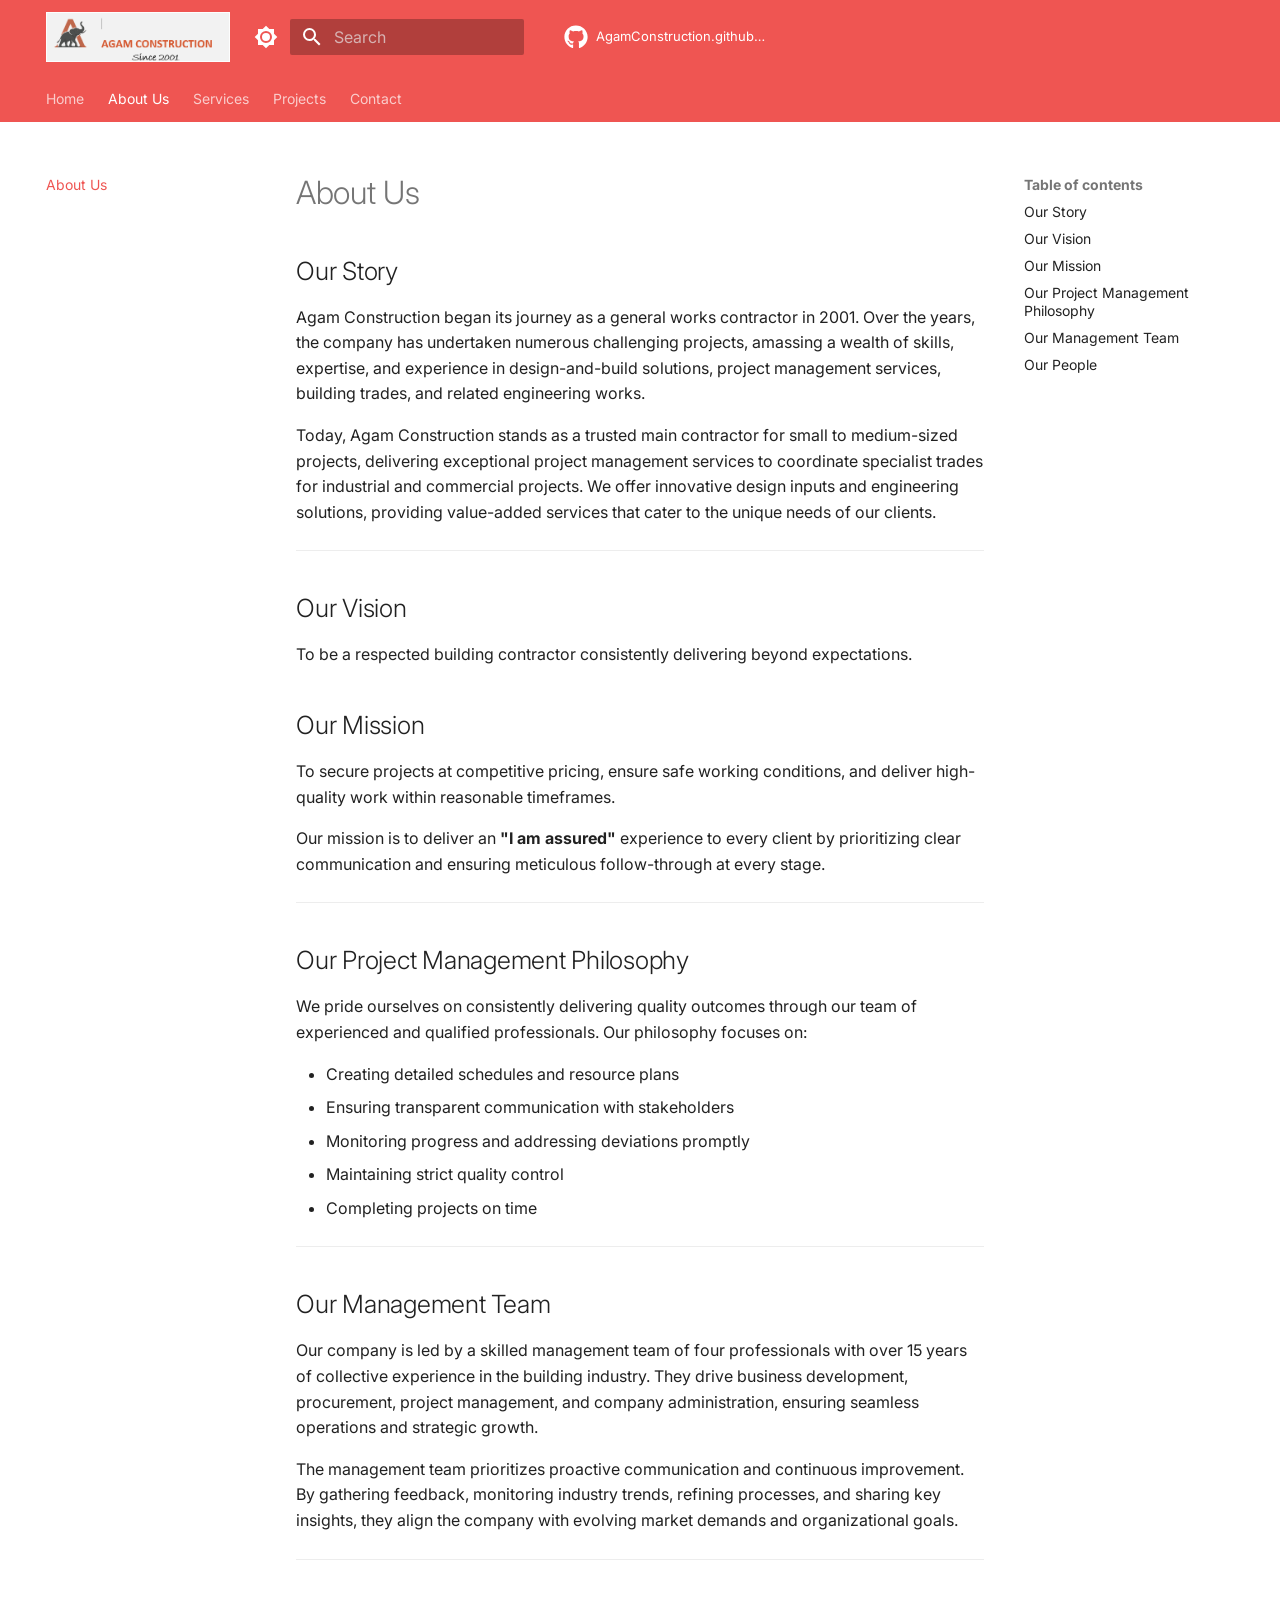
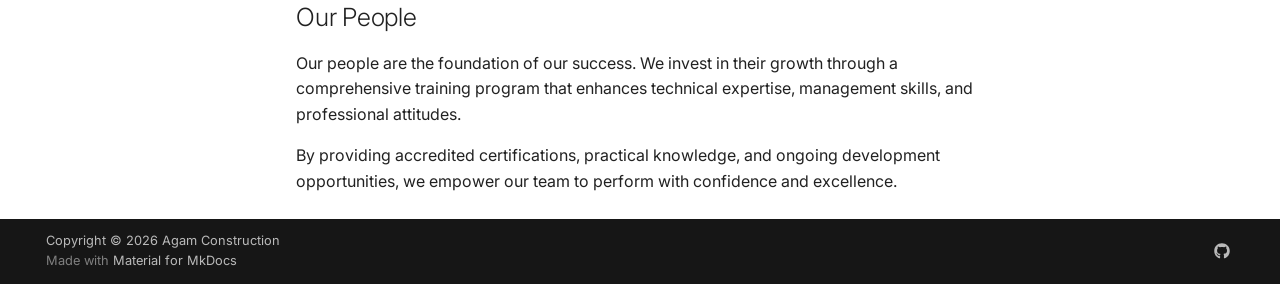
==== about/index.html @ 0166d583 "Deployed 3a9f928 with MkDocs version: 1.6.1" ====
<!doctype html>
<html lang="en" class="no-js">
  <head>
    
      <meta charset="utf-8">
      <meta name="viewport" content="width=device-width,initial-scale=1">
      
        <meta name="description" content="Professional construction and project management services in Chennai since 2001">
      
      
        <meta name="author" content="Agam Construction">
      
      
        <link rel="canonical" href="https://AgamConstruction.github.io/about/">
      
      
        <link rel="prev" href="..">
      
      
        <link rel="next" href="../services/">
      
      
        
      
      
      <link rel="icon" href="../AgamLogo.png">
      <meta name="generator" content="mkdocs-1.6.1, mkdocs-material-9.7.6">
    
    
      
        <title>About Us - Agam Construction</title>
      
    
    
      <link rel="stylesheet" href="../assets/stylesheets/main.484c7ddc.min.css">
      
        
        <link rel="stylesheet" href="../assets/stylesheets/palette.ab4e12ef.min.css">
      
      


    
    
      
    
    
      
        
        
        <link rel="preconnect" href="https://fonts.gstatic.com" crossorigin>
        <link rel="stylesheet" href="https://fonts.googleapis.com/css?family=Inter:300,300i,400,400i,700,700i%7CRoboto+Mono:400,400i,700,700i&display=fallback">
        <style>:root{--md-text-font:"Inter";--md-code-font:"Roboto Mono"}</style>
      
    
    
      <link rel="stylesheet" href="../extra.css">
    
    <script>__md_scope=new URL("..",location),__md_hash=e=>[...e].reduce(((e,_)=>(e<<5)-e+_.charCodeAt(0)),0),__md_get=(e,_=localStorage,t=__md_scope)=>JSON.parse(_.getItem(t.pathname+"."+e)),__md_set=(e,_,t=localStorage,a=__md_scope)=>{try{t.setItem(a.pathname+"."+e,JSON.stringify(_))}catch(e){}}</script>
    
      

    
    
  </head>
  
  
    
    
      
    
    
    
    
    <body dir="ltr" data-md-color-scheme="default" data-md-color-primary="red" data-md-color-accent="deep-orange">
  
    
    <input class="md-toggle" data-md-toggle="drawer" type="checkbox" id="__drawer" autocomplete="off">
    <input class="md-toggle" data-md-toggle="search" type="checkbox" id="__search" autocomplete="off">
    <label class="md-overlay" for="__drawer"></label>
    <div data-md-component="skip">
      
        
        <a href="#about-us" class="md-skip">
          Skip to content
        </a>
      
    </div>
    <div data-md-component="announce">
      
    </div>
    
    
      

<header class="md-header" data-md-component="header">
  <nav class="md-header__inner md-grid" aria-label="Header">
    <a href=".." title="Agam Construction" class="md-header__button md-logo" aria-label="Agam Construction" data-md-component="logo">
      
  <img src="../AgamLogo.png" alt="logo">

    </a>
    <label class="md-header__button md-icon" for="__drawer">
      
      <svg xmlns="http://www.w3.org/2000/svg" viewBox="0 0 24 24"><path d="M3 6h18v2H3zm0 5h18v2H3zm0 5h18v2H3z"/></svg>
    </label>
    <div class="md-header__title" data-md-component="header-title">
      <div class="md-header__ellipsis">
        <div class="md-header__topic">
          <span class="md-ellipsis">
            Agam Construction
          </span>
        </div>
        <div class="md-header__topic" data-md-component="header-topic">
          <span class="md-ellipsis">
            
              About Us
            
          </span>
        </div>
      </div>
    </div>
    
      
        <form class="md-header__option" data-md-component="palette">
  
    
    
    
    <input class="md-option" data-md-color-media="(prefers-color-scheme: light)" data-md-color-scheme="default" data-md-color-primary="red" data-md-color-accent="deep-orange"  aria-label="Switch to dark mode"  type="radio" name="__palette" id="__palette_0">
    
      <label class="md-header__button md-icon" title="Switch to dark mode" for="__palette_1" hidden>
        <svg xmlns="http://www.w3.org/2000/svg" viewBox="0 0 24 24"><path d="M12 8a4 4 0 0 0-4 4 4 4 0 0 0 4 4 4 4 0 0 0 4-4 4 4 0 0 0-4-4m0 10a6 6 0 0 1-6-6 6 6 0 0 1 6-6 6 6 0 0 1 6 6 6 6 0 0 1-6 6m8-9.31V4h-4.69L12 .69 8.69 4H4v4.69L.69 12 4 15.31V20h4.69L12 23.31 15.31 20H20v-4.69L23.31 12z"/></svg>
      </label>
    
  
    
    
    
    <input class="md-option" data-md-color-media="(prefers-color-scheme: dark)" data-md-color-scheme="slate" data-md-color-primary="red" data-md-color-accent="deep-orange"  aria-label="Switch to light mode"  type="radio" name="__palette" id="__palette_1">
    
      <label class="md-header__button md-icon" title="Switch to light mode" for="__palette_0" hidden>
        <svg xmlns="http://www.w3.org/2000/svg" viewBox="0 0 24 24"><path d="M12 18c-.89 0-1.74-.2-2.5-.55C11.56 16.5 13 14.42 13 12s-1.44-4.5-3.5-5.45C10.26 6.2 11.11 6 12 6a6 6 0 0 1 6 6 6 6 0 0 1-6 6m8-9.31V4h-4.69L12 .69 8.69 4H4v4.69L.69 12 4 15.31V20h4.69L12 23.31 15.31 20H20v-4.69L23.31 12z"/></svg>
      </label>
    
  
</form>
      
    
    
      <script>var palette=__md_get("__palette");if(palette&&palette.color){if("(prefers-color-scheme)"===palette.color.media){var media=matchMedia("(prefers-color-scheme: light)"),input=document.querySelector(media.matches?"[data-md-color-media='(prefers-color-scheme: light)']":"[data-md-color-media='(prefers-color-scheme: dark)']");palette.color.media=input.getAttribute("data-md-color-media"),palette.color.scheme=input.getAttribute("data-md-color-scheme"),palette.color.primary=input.getAttribute("data-md-color-primary"),palette.color.accent=input.getAttribute("data-md-color-accent")}for(var[key,value]of Object.entries(palette.color))document.body.setAttribute("data-md-color-"+key,value)}</script>
    
    
    
      
      
        <label class="md-header__button md-icon" for="__search">
          
          <svg xmlns="http://www.w3.org/2000/svg" viewBox="0 0 24 24"><path d="M9.5 3A6.5 6.5 0 0 1 16 9.5c0 1.61-.59 3.09-1.56 4.23l.27.27h.79l5 5-1.5 1.5-5-5v-.79l-.27-.27A6.52 6.52 0 0 1 9.5 16 6.5 6.5 0 0 1 3 9.5 6.5 6.5 0 0 1 9.5 3m0 2C7 5 5 7 5 9.5S7 14 9.5 14 14 12 14 9.5 12 5 9.5 5"/></svg>
        </label>
        <div class="md-search" data-md-component="search" role="dialog">
  <label class="md-search__overlay" for="__search"></label>
  <div class="md-search__inner" role="search">
    <form class="md-search__form" name="search">
      <input type="text" class="md-search__input" name="query" aria-label="Search" placeholder="Search" autocapitalize="off" autocorrect="off" autocomplete="off" spellcheck="false" data-md-component="search-query" required>
      <label class="md-search__icon md-icon" for="__search">
        
        <svg xmlns="http://www.w3.org/2000/svg" viewBox="0 0 24 24"><path d="M9.5 3A6.5 6.5 0 0 1 16 9.5c0 1.61-.59 3.09-1.56 4.23l.27.27h.79l5 5-1.5 1.5-5-5v-.79l-.27-.27A6.52 6.52 0 0 1 9.5 16 6.5 6.5 0 0 1 3 9.5 6.5 6.5 0 0 1 9.5 3m0 2C7 5 5 7 5 9.5S7 14 9.5 14 14 12 14 9.5 12 5 9.5 5"/></svg>
        
        <svg xmlns="http://www.w3.org/2000/svg" viewBox="0 0 24 24"><path d="M20 11v2H8l5.5 5.5-1.42 1.42L4.16 12l7.92-7.92L13.5 5.5 8 11z"/></svg>
      </label>
      <nav class="md-search__options" aria-label="Search">
        
        <button type="reset" class="md-search__icon md-icon" title="Clear" aria-label="Clear" tabindex="-1">
          
          <svg xmlns="http://www.w3.org/2000/svg" viewBox="0 0 24 24"><path d="M19 6.41 17.59 5 12 10.59 6.41 5 5 6.41 10.59 12 5 17.59 6.41 19 12 13.41 17.59 19 19 17.59 13.41 12z"/></svg>
        </button>
      </nav>
      
        <div class="md-search__suggest" data-md-component="search-suggest"></div>
      
    </form>
    <div class="md-search__output">
      <div class="md-search__scrollwrap" tabindex="0" data-md-scrollfix>
        <div class="md-search-result" data-md-component="search-result">
          <div class="md-search-result__meta">
            Initializing search
          </div>
          <ol class="md-search-result__list" role="presentation"></ol>
        </div>
      </div>
    </div>
  </div>
</div>
      
    
    
      <div class="md-header__source">
        <a href="https://github.com/AgamConstruction/AgamConstruction.github.io" title="Go to repository" class="md-source" data-md-component="source">
  <div class="md-source__icon md-icon">
    
    <svg xmlns="http://www.w3.org/2000/svg" viewBox="0 0 512 512"><!--! Font Awesome Free 7.1.0 by @fontawesome - https://fontawesome.com License - https://fontawesome.com/license/free (Icons: CC BY 4.0, Fonts: SIL OFL 1.1, Code: MIT License) Copyright 2025 Fonticons, Inc.--><path d="M173.9 397.4c0 2-2.3 3.6-5.2 3.6-3.3.3-5.6-1.3-5.6-3.6 0-2 2.3-3.6 5.2-3.6 3-.3 5.6 1.3 5.6 3.6m-31.1-4.5c-.7 2 1.3 4.3 4.3 4.9 2.6 1 5.6 0 6.2-2s-1.3-4.3-4.3-5.2c-2.6-.7-5.5.3-6.2 2.3m44.2-1.7c-2.9.7-4.9 2.6-4.6 4.9.3 2 2.9 3.3 5.9 2.6 2.9-.7 4.9-2.6 4.6-4.6-.3-1.9-3-3.2-5.9-2.9M252.8 8C114.1 8 8 113.3 8 252c0 110.9 69.8 205.8 169.5 239.2 12.8 2.3 17.3-5.6 17.3-12.1 0-6.2-.3-40.4-.3-61.4 0 0-70 15-84.7-29.8 0 0-11.4-29.1-27.8-36.6 0 0-22.9-15.7 1.6-15.4 0 0 24.9 2 38.6 25.8 21.9 38.6 58.6 27.5 72.9 20.9 2.3-16 8.8-27.1 16-33.7-55.9-6.2-112.3-14.3-112.3-110.5 0-27.5 7.6-41.3 23.6-58.9-2.6-6.5-11.1-33.3 2.6-67.9 20.9-6.5 69 27 69 27 20-5.6 41.5-8.5 62.8-8.5s42.8 2.9 62.8 8.5c0 0 48.1-33.6 69-27 13.7 34.7 5.2 61.4 2.6 67.9 16 17.7 25.8 31.5 25.8 58.9 0 96.5-58.9 104.2-114.8 110.5 9.2 7.9 17 22.9 17 46.4 0 33.7-.3 75.4-.3 83.6 0 6.5 4.6 14.4 17.3 12.1C436.2 457.8 504 362.9 504 252 504 113.3 391.5 8 252.8 8M105.2 352.9c-1.3 1-1 3.3.7 5.2 1.6 1.6 3.9 2.3 5.2 1 1.3-1 1-3.3-.7-5.2-1.6-1.6-3.9-2.3-5.2-1m-10.8-8.1c-.7 1.3.3 2.9 2.3 3.9 1.6 1 3.6.7 4.3-.7.7-1.3-.3-2.9-2.3-3.9-2-.6-3.6-.3-4.3.7m32.4 35.6c-1.6 1.3-1 4.3 1.3 6.2 2.3 2.3 5.2 2.6 6.5 1 1.3-1.3.7-4.3-1.3-6.2-2.2-2.3-5.2-2.6-6.5-1m-11.4-14.7c-1.6 1-1.6 3.6 0 5.9s4.3 3.3 5.6 2.3c1.6-1.3 1.6-3.9 0-6.2-1.4-2.3-4-3.3-5.6-2"/></svg>
  </div>
  <div class="md-source__repository">
    AgamConstruction.github.io
  </div>
</a>
      </div>
    
  </nav>
  
</header>
    
    <div class="md-container" data-md-component="container">
      
      
        
          
            
<nav class="md-tabs" aria-label="Tabs" data-md-component="tabs">
  <div class="md-grid">
    <ul class="md-tabs__list">
      
        
  
  
  
  
    <li class="md-tabs__item">
      <a href=".." class="md-tabs__link">
        
  
  
    
  
  Home

      </a>
    </li>
  

      
        
  
  
  
    
  
  
    <li class="md-tabs__item md-tabs__item--active">
      <a href="./" class="md-tabs__link">
        
  
  
    
  
  About Us

      </a>
    </li>
  

      
        
  
  
  
  
    <li class="md-tabs__item">
      <a href="../services/" class="md-tabs__link">
        
  
  
    
  
  Services

      </a>
    </li>
  

      
        
  
  
  
  
    <li class="md-tabs__item">
      <a href="../projects/" class="md-tabs__link">
        
  
  
    
  
  Projects

      </a>
    </li>
  

      
        
  
  
  
  
    <li class="md-tabs__item">
      <a href="../contact/" class="md-tabs__link">
        
  
  
    
  
  Contact

      </a>
    </li>
  

      
    </ul>
  </div>
</nav>
          
        
      
      <main class="md-main" data-md-component="main">
        <div class="md-main__inner md-grid">
          
            
              
              <div class="md-sidebar md-sidebar--primary" data-md-component="sidebar" data-md-type="navigation" >
                <div class="md-sidebar__scrollwrap">
                  <div class="md-sidebar__inner">
                    


  


<nav class="md-nav md-nav--primary md-nav--lifted" aria-label="Navigation" data-md-level="0">
  <label class="md-nav__title" for="__drawer">
    <a href=".." title="Agam Construction" class="md-nav__button md-logo" aria-label="Agam Construction" data-md-component="logo">
      
  <img src="../AgamLogo.png" alt="logo">

    </a>
    Agam Construction
  </label>
  
    <div class="md-nav__source">
      <a href="https://github.com/AgamConstruction/AgamConstruction.github.io" title="Go to repository" class="md-source" data-md-component="source">
  <div class="md-source__icon md-icon">
    
    <svg xmlns="http://www.w3.org/2000/svg" viewBox="0 0 512 512"><!--! Font Awesome Free 7.1.0 by @fontawesome - https://fontawesome.com License - https://fontawesome.com/license/free (Icons: CC BY 4.0, Fonts: SIL OFL 1.1, Code: MIT License) Copyright 2025 Fonticons, Inc.--><path d="M173.9 397.4c0 2-2.3 3.6-5.2 3.6-3.3.3-5.6-1.3-5.6-3.6 0-2 2.3-3.6 5.2-3.6 3-.3 5.6 1.3 5.6 3.6m-31.1-4.5c-.7 2 1.3 4.3 4.3 4.9 2.6 1 5.6 0 6.2-2s-1.3-4.3-4.3-5.2c-2.6-.7-5.5.3-6.2 2.3m44.2-1.7c-2.9.7-4.9 2.6-4.6 4.9.3 2 2.9 3.3 5.9 2.6 2.9-.7 4.9-2.6 4.6-4.6-.3-1.9-3-3.2-5.9-2.9M252.8 8C114.1 8 8 113.3 8 252c0 110.9 69.8 205.8 169.5 239.2 12.8 2.3 17.3-5.6 17.3-12.1 0-6.2-.3-40.4-.3-61.4 0 0-70 15-84.7-29.8 0 0-11.4-29.1-27.8-36.6 0 0-22.9-15.7 1.6-15.4 0 0 24.9 2 38.6 25.8 21.9 38.6 58.6 27.5 72.9 20.9 2.3-16 8.8-27.1 16-33.7-55.9-6.2-112.3-14.3-112.3-110.5 0-27.5 7.6-41.3 23.6-58.9-2.6-6.5-11.1-33.3 2.6-67.9 20.9-6.5 69 27 69 27 20-5.6 41.5-8.5 62.8-8.5s42.8 2.9 62.8 8.5c0 0 48.1-33.6 69-27 13.7 34.7 5.2 61.4 2.6 67.9 16 17.7 25.8 31.5 25.8 58.9 0 96.5-58.9 104.2-114.8 110.5 9.2 7.9 17 22.9 17 46.4 0 33.7-.3 75.4-.3 83.6 0 6.5 4.6 14.4 17.3 12.1C436.2 457.8 504 362.9 504 252 504 113.3 391.5 8 252.8 8M105.2 352.9c-1.3 1-1 3.3.7 5.2 1.6 1.6 3.9 2.3 5.2 1 1.3-1 1-3.3-.7-5.2-1.6-1.6-3.9-2.3-5.2-1m-10.8-8.1c-.7 1.3.3 2.9 2.3 3.9 1.6 1 3.6.7 4.3-.7.7-1.3-.3-2.9-2.3-3.9-2-.6-3.6-.3-4.3.7m32.4 35.6c-1.6 1.3-1 4.3 1.3 6.2 2.3 2.3 5.2 2.6 6.5 1 1.3-1.3.7-4.3-1.3-6.2-2.2-2.3-5.2-2.6-6.5-1m-11.4-14.7c-1.6 1-1.6 3.6 0 5.9s4.3 3.3 5.6 2.3c1.6-1.3 1.6-3.9 0-6.2-1.4-2.3-4-3.3-5.6-2"/></svg>
  </div>
  <div class="md-source__repository">
    AgamConstruction.github.io
  </div>
</a>
    </div>
  
  <ul class="md-nav__list" data-md-scrollfix>
    
      
      
  
  
  
  
    <li class="md-nav__item">
      <a href=".." class="md-nav__link">
        
  
  
  <span class="md-ellipsis">
    
  
    Home
  

    
  </span>
  
  

      </a>
    </li>
  

    
      
      
  
  
    
  
  
  
    <li class="md-nav__item md-nav__item--active">
      
      <input class="md-nav__toggle md-toggle" type="checkbox" id="__toc">
      
      
        
      
      
        <label class="md-nav__link md-nav__link--active" for="__toc">
          
  
  
  <span class="md-ellipsis">
    
  
    About Us
  

    
  </span>
  
  

          <span class="md-nav__icon md-icon"></span>
        </label>
      
      <a href="./" class="md-nav__link md-nav__link--active">
        
  
  
  <span class="md-ellipsis">
    
  
    About Us
  

    
  </span>
  
  

      </a>
      
        

<nav class="md-nav md-nav--secondary" aria-label="Table of contents">
  
  
  
    
  
  
    <label class="md-nav__title" for="__toc">
      <span class="md-nav__icon md-icon"></span>
      Table of contents
    </label>
    <ul class="md-nav__list" data-md-component="toc" data-md-scrollfix>
      
        <li class="md-nav__item">
  <a href="#our-story" class="md-nav__link">
    <span class="md-ellipsis">
      
        Our Story
      
    </span>
  </a>
  
</li>
      
        <li class="md-nav__item">
  <a href="#our-vision" class="md-nav__link">
    <span class="md-ellipsis">
      
        Our Vision
      
    </span>
  </a>
  
</li>
      
        <li class="md-nav__item">
  <a href="#our-mission" class="md-nav__link">
    <span class="md-ellipsis">
      
        Our Mission
      
    </span>
  </a>
  
</li>
      
        <li class="md-nav__item">
  <a href="#our-project-management-philosophy" class="md-nav__link">
    <span class="md-ellipsis">
      
        Our Project Management Philosophy
      
    </span>
  </a>
  
</li>
      
        <li class="md-nav__item">
  <a href="#our-management-team" class="md-nav__link">
    <span class="md-ellipsis">
      
        Our Management Team
      
    </span>
  </a>
  
</li>
      
        <li class="md-nav__item">
  <a href="#our-people" class="md-nav__link">
    <span class="md-ellipsis">
      
        Our People
      
    </span>
  </a>
  
</li>
      
    </ul>
  
</nav>
      
    </li>
  

    
      
      
  
  
  
  
    <li class="md-nav__item">
      <a href="../services/" class="md-nav__link">
        
  
  
  <span class="md-ellipsis">
    
  
    Services
  

    
  </span>
  
  

      </a>
    </li>
  

    
      
      
  
  
  
  
    <li class="md-nav__item">
      <a href="../projects/" class="md-nav__link">
        
  
  
  <span class="md-ellipsis">
    
  
    Projects
  

    
  </span>
  
  

      </a>
    </li>
  

    
      
      
  
  
  
  
    <li class="md-nav__item">
      <a href="../contact/" class="md-nav__link">
        
  
  
  <span class="md-ellipsis">
    
  
    Contact
  

    
  </span>
  
  

      </a>
    </li>
  

    
  </ul>
</nav>
                  </div>
                </div>
              </div>
            
            
              
              <div class="md-sidebar md-sidebar--secondary" data-md-component="sidebar" data-md-type="toc" >
                <div class="md-sidebar__scrollwrap">
                  <div class="md-sidebar__inner">
                    

<nav class="md-nav md-nav--secondary" aria-label="Table of contents">
  
  
  
    
  
  
    <label class="md-nav__title" for="__toc">
      <span class="md-nav__icon md-icon"></span>
      Table of contents
    </label>
    <ul class="md-nav__list" data-md-component="toc" data-md-scrollfix>
      
        <li class="md-nav__item">
  <a href="#our-story" class="md-nav__link">
    <span class="md-ellipsis">
      
        Our Story
      
    </span>
  </a>
  
</li>
      
        <li class="md-nav__item">
  <a href="#our-vision" class="md-nav__link">
    <span class="md-ellipsis">
      
        Our Vision
      
    </span>
  </a>
  
</li>
      
        <li class="md-nav__item">
  <a href="#our-mission" class="md-nav__link">
    <span class="md-ellipsis">
      
        Our Mission
      
    </span>
  </a>
  
</li>
      
        <li class="md-nav__item">
  <a href="#our-project-management-philosophy" class="md-nav__link">
    <span class="md-ellipsis">
      
        Our Project Management Philosophy
      
    </span>
  </a>
  
</li>
      
        <li class="md-nav__item">
  <a href="#our-management-team" class="md-nav__link">
    <span class="md-ellipsis">
      
        Our Management Team
      
    </span>
  </a>
  
</li>
      
        <li class="md-nav__item">
  <a href="#our-people" class="md-nav__link">
    <span class="md-ellipsis">
      
        Our People
      
    </span>
  </a>
  
</li>
      
    </ul>
  
</nav>
                  </div>
                </div>
              </div>
            
          
          
            <div class="md-content" data-md-component="content">
              
              <article class="md-content__inner md-typeset">
                
                  


  
  


<h1 id="about-us">About Us</h1>
<h2 id="our-story">Our Story</h2>
<p>Agam Construction began its journey as a general works contractor in 2001. 
Over the years, the company has undertaken numerous challenging projects, 
amassing a wealth of skills, expertise, and experience in design-and-build 
solutions, project management services, building trades, and related 
engineering works.</p>
<p>Today, Agam Construction stands as a trusted main contractor for small to 
medium-sized projects, delivering exceptional project management services 
to coordinate specialist trades for industrial and commercial projects. 
We offer innovative design inputs and engineering solutions, providing 
value-added services that cater to the unique needs of our clients.</p>
<hr />
<h2 id="our-vision">Our Vision</h2>
<p>To be a respected building contractor consistently delivering beyond expectations.</p>
<h2 id="our-mission">Our Mission</h2>
<p>To secure projects at competitive pricing, ensure safe working conditions, 
and deliver high-quality work within reasonable timeframes.</p>
<p>Our mission is to deliver an <strong>"I am assured"</strong> experience to every client 
by prioritizing clear communication and ensuring meticulous follow-through 
at every stage.</p>
<hr />
<h2 id="our-project-management-philosophy">Our Project Management Philosophy</h2>
<p>We pride ourselves on consistently delivering quality outcomes through our 
team of experienced and qualified professionals. Our philosophy focuses on:</p>
<ul>
<li>Creating detailed schedules and resource plans</li>
<li>Ensuring transparent communication with stakeholders</li>
<li>Monitoring progress and addressing deviations promptly</li>
<li>Maintaining strict quality control</li>
<li>Completing projects on time</li>
</ul>
<hr />
<h2 id="our-management-team">Our Management Team</h2>
<p>Our company is led by a skilled management team of four professionals with 
over 15 years of collective experience in the building industry. They drive 
business development, procurement, project management, and company 
administration, ensuring seamless operations and strategic growth.</p>
<p>The management team prioritizes proactive communication and continuous 
improvement. By gathering feedback, monitoring industry trends, refining 
processes, and sharing key insights, they align the company with evolving 
market demands and organizational goals.</p>
<hr />
<h2 id="our-people">Our People</h2>
<p>Our people are the foundation of our success. We invest in their growth 
through a comprehensive training program that enhances technical expertise, 
management skills, and professional attitudes.</p>
<p>By providing accredited certifications, practical knowledge, and ongoing 
development opportunities, we empower our team to perform with confidence 
and excellence.</p>












                
              </article>
            </div>
          
          
<script>var target=document.getElementById(location.hash.slice(1));target&&target.name&&(target.checked=target.name.startsWith("__tabbed_"))</script>
        </div>
        
          <button type="button" class="md-top md-icon" data-md-component="top" hidden>
  
  <svg xmlns="http://www.w3.org/2000/svg" viewBox="0 0 24 24"><path d="M13 20h-2V8l-5.5 5.5-1.42-1.42L12 4.16l7.92 7.92-1.42 1.42L13 8z"/></svg>
  Back to top
</button>
        
      </main>
      
        <footer class="md-footer">
  
  <div class="md-footer-meta md-typeset">
    <div class="md-footer-meta__inner md-grid">
      <div class="md-copyright">
  
    <div class="md-copyright__highlight">
      Copyright &copy; 2026 Agam Construction
    </div>
  
  
    Made with
    <a href="https://squidfunk.github.io/mkdocs-material/" target="_blank" rel="noopener">
      Material for MkDocs
    </a>
  
</div>
      
        
<div class="md-social">
  
    
    
    
    
      
      
    
    <a href="https://github.com/AgamConstruction" target="_blank" rel="noopener" title="github.com" class="md-social__link">
      <svg xmlns="http://www.w3.org/2000/svg" viewBox="0 0 512 512"><!--! Font Awesome Free 7.1.0 by @fontawesome - https://fontawesome.com License - https://fontawesome.com/license/free (Icons: CC BY 4.0, Fonts: SIL OFL 1.1, Code: MIT License) Copyright 2025 Fonticons, Inc.--><path d="M173.9 397.4c0 2-2.3 3.6-5.2 3.6-3.3.3-5.6-1.3-5.6-3.6 0-2 2.3-3.6 5.2-3.6 3-.3 5.6 1.3 5.6 3.6m-31.1-4.5c-.7 2 1.3 4.3 4.3 4.9 2.6 1 5.6 0 6.2-2s-1.3-4.3-4.3-5.2c-2.6-.7-5.5.3-6.2 2.3m44.2-1.7c-2.9.7-4.9 2.6-4.6 4.9.3 2 2.9 3.3 5.9 2.6 2.9-.7 4.9-2.6 4.6-4.6-.3-1.9-3-3.2-5.9-2.9M252.8 8C114.1 8 8 113.3 8 252c0 110.9 69.8 205.8 169.5 239.2 12.8 2.3 17.3-5.6 17.3-12.1 0-6.2-.3-40.4-.3-61.4 0 0-70 15-84.7-29.8 0 0-11.4-29.1-27.8-36.6 0 0-22.9-15.7 1.6-15.4 0 0 24.9 2 38.6 25.8 21.9 38.6 58.6 27.5 72.9 20.9 2.3-16 8.8-27.1 16-33.7-55.9-6.2-112.3-14.3-112.3-110.5 0-27.5 7.6-41.3 23.6-58.9-2.6-6.5-11.1-33.3 2.6-67.9 20.9-6.5 69 27 69 27 20-5.6 41.5-8.5 62.8-8.5s42.8 2.9 62.8 8.5c0 0 48.1-33.6 69-27 13.7 34.7 5.2 61.4 2.6 67.9 16 17.7 25.8 31.5 25.8 58.9 0 96.5-58.9 104.2-114.8 110.5 9.2 7.9 17 22.9 17 46.4 0 33.7-.3 75.4-.3 83.6 0 6.5 4.6 14.4 17.3 12.1C436.2 457.8 504 362.9 504 252 504 113.3 391.5 8 252.8 8M105.2 352.9c-1.3 1-1 3.3.7 5.2 1.6 1.6 3.9 2.3 5.2 1 1.3-1 1-3.3-.7-5.2-1.6-1.6-3.9-2.3-5.2-1m-10.8-8.1c-.7 1.3.3 2.9 2.3 3.9 1.6 1 3.6.7 4.3-.7.7-1.3-.3-2.9-2.3-3.9-2-.6-3.6-.3-4.3.7m32.4 35.6c-1.6 1.3-1 4.3 1.3 6.2 2.3 2.3 5.2 2.6 6.5 1 1.3-1.3.7-4.3-1.3-6.2-2.2-2.3-5.2-2.6-6.5-1m-11.4-14.7c-1.6 1-1.6 3.6 0 5.9s4.3 3.3 5.6 2.3c1.6-1.3 1.6-3.9 0-6.2-1.4-2.3-4-3.3-5.6-2"/></svg>
    </a>
  
</div>
      
    </div>
  </div>
</footer>
      
    </div>
    <div class="md-dialog" data-md-component="dialog">
      <div class="md-dialog__inner md-typeset"></div>
    </div>
    
    
    
      
      
      <script id="__config" type="application/json">{"annotate": null, "base": "..", "features": ["navigation.instant", "navigation.tracking", "navigation.tabs", "navigation.sections", "navigation.expand", "navigation.top", "search.suggest", "search.highlight"], "search": "../assets/javascripts/workers/search.2c215733.min.js", "tags": null, "translations": {"clipboard.copied": "Copied to clipboard", "clipboard.copy": "Copy to clipboard", "search.result.more.one": "1 more on this page", "search.result.more.other": "# more on this page", "search.result.none": "No matching documents", "search.result.one": "1 matching document", "search.result.other": "# matching documents", "search.result.placeholder": "Type to start searching", "search.result.term.missing": "Missing", "select.version": "Select version"}, "version": null}</script>
    
    
      <script src="../assets/javascripts/bundle.79ae519e.min.js"></script>
      
    
  </body>
</html>
---- assets/stylesheets/main.484c7ddc.min.css ----
@charset "UTF-8";html{-webkit-text-size-adjust:none;-moz-text-size-adjust:none;text-size-adjust:none;box-sizing:border-box}*,:after,:before{box-sizing:inherit}@media (prefers-reduced-motion){*,:after,:before{transition:none!important}}body{margin:0}a,button,input,label{-webkit-tap-highlight-color:transparent}a{color:inherit;text-decoration:none}hr{border:0;box-sizing:initial;display:block;height:.05rem;overflow:visible;padding:0}small{font-size:80%}sub,sup{line-height:1em}img{border-style:none}table{border-collapse:initial;border-spacing:0}td,th{font-weight:400;vertical-align:top}button{background:#0000;border:0;font-family:inherit;font-size:inherit;margin:0;padding:0}input{border:0;outline:none}:root{--md-primary-fg-color:#4051b5;--md-primary-fg-color--light:#5d6cc0;--md-primary-fg-color--dark:#303fa1;--md-primary-bg-color:#fff;--md-primary-bg-color--light:#ffffffb3;--md-accent-fg-color:#526cfe;--md-accent-fg-color--transparent:#526cfe1a;--md-accent-bg-color:#fff;--md-accent-bg-color--light:#ffffffb3}[data-md-color-scheme=default]{color-scheme:light}[data-md-color-scheme=default] img[src$="#gh-dark-mode-only"],[data-md-color-scheme=default] img[src$="#only-dark"]{display:none}:root,[data-md-color-scheme=default]{--md-hue:225deg;--md-default-fg-color:#000000de;--md-default-fg-color--light:#0000008a;--md-default-fg-color--lighter:#00000052;--md-default-fg-color--lightest:#00000012;--md-default-bg-color:#fff;--md-default-bg-color--light:#ffffffb3;--md-default-bg-color--lighter:#ffffff4d;--md-default-bg-color--lightest:#ffffff1f;--md-code-fg-color:#36464e;--md-code-bg-color:#f5f5f5;--md-code-bg-color--light:#f5f5f5b3;--md-code-bg-color--lighter:#f5f5f54d;--md-code-hl-color:#4287ff;--md-code-hl-color--light:#4287ff1a;--md-code-hl-number-color:#d52a2a;--md-code-hl-special-color:#db1457;--md-code-hl-function-color:#a846b9;--md-code-hl-constant-color:#6e59d9;--md-code-hl-keyword-color:#3f6ec6;--md-code-hl-string-color:#1c7d4d;--md-code-hl-name-color:var(--md-code-fg-color);--md-code-hl-operator-color:var(--md-default-fg-color--light);--md-code-hl-punctuation-color:var(--md-default-fg-color--light);--md-code-hl-comment-color:var(--md-default-fg-color--light);--md-code-hl-generic-color:var(--md-default-fg-color--light);--md-code-hl-variable-color:var(--md-default-fg-color--light);--md-typeset-color:var(--md-default-fg-color);--md-typeset-a-color:var(--md-primary-fg-color);--md-typeset-del-color:#f5503d26;--md-typeset-ins-color:#0bd57026;--md-typeset-kbd-color:#fafafa;--md-typeset-kbd-accent-color:#fff;--md-typeset-kbd-border-color:#b8b8b8;--md-typeset-mark-color:#ffff0080;--md-typeset-table-color:#0000001f;--md-typeset-table-color--light:rgba(0,0,0,.035);--md-admonition-fg-color:var(--md-default-fg-color);--md-admonition-bg-color:var(--md-default-bg-color);--md-warning-fg-color:#000000de;--md-warning-bg-color:#ff9;--md-footer-fg-color:#fff;--md-footer-fg-color--light:#ffffffb3;--md-footer-fg-color--lighter:#ffffff73;--md-footer-bg-color:#000000de;--md-footer-bg-color--dark:#00000052;--md-shadow-z1:0 0.2rem 0.5rem #0000000d,0 0 0.05rem #0000001a;--md-shadow-z2:0 0.2rem 0.5rem #0000001a,0 0 0.05rem #00000040;--md-shadow-z3:0 0.2rem 0.5rem #0003,0 0 0.05rem #00000059}.md-icon svg{fill:currentcolor;display:block;height:1.2rem;width:1.2rem}body{-webkit-font-smoothing:antialiased;-moz-osx-font-smoothing:grayscale;--md-text-font-family:var(--md-text-font,_),-apple-system,BlinkMacSystemFont,Helvetica,Arial,sans-serif;--md-code-font-family:var(--md-code-font,_),SFMono-Regular,Consolas,Menlo,monospace}aside,body,input{font-feature-settings:"kern","liga";color:var(--md-typeset-color);font-family:var(--md-text-font-family)}code,kbd,pre{font-feature-settings:"kern";font-family:var(--md-code-font-family)}:root{--md-typeset-table-sort-icon:url('data:image/svg+xml;charset=utf-8,<svg xmlns="http://www.w3.org/2000/svg" viewBox="0 0 24 24"><path d="m18 21-4-4h3V7h-3l4-4 4 4h-3v10h3M2 19v-2h10v2M2 13v-2h7v2M2 7V5h4v2z"/></svg>');--md-typeset-table-sort-icon--asc:url('data:image/svg+xml;charset=utf-8,<svg xmlns="http://www.w3.org/2000/svg" viewBox="0 0 24 24"><path d="M19 17h3l-4 4-4-4h3V3h2M2 17h10v2H2M6 5v2H2V5m0 6h7v2H2z"/></svg>');--md-typeset-table-sort-icon--desc:url('data:image/svg+xml;charset=utf-8,<svg xmlns="http://www.w3.org/2000/svg" viewBox="0 0 24 24"><path d="M19 7h3l-4-4-4 4h3v14h2M2 17h10v2H2M6 5v2H2V5m0 6h7v2H2z"/></svg>')}.md-typeset{-webkit-print-color-adjust:exact;color-adjust:exact;font-size:.8rem;line-height:1.6;overflow-wrap:break-word}@media print{.md-typeset{font-size:.68rem}}.md-typeset blockquote,.md-typeset dl,.md-typeset figure,.md-typeset ol,.md-typeset pre,.md-typeset ul{margin-bottom:1em;margin-top:1em}.md-typeset h1{color:var(--md-default-fg-color--light);font-size:2em;line-height:1.3;margin:0 0 1.25em}.md-typeset h1,.md-typeset h2{font-weight:300;letter-spacing:-.01em}.md-typeset h2{font-size:1.5625em;line-height:1.4;margin:1.6em 0 .64em}.md-typeset h3{font-size:1.25em;font-weight:400;letter-spacing:-.01em;line-height:1.5;margin:1.6em 0 .8em}.md-typeset h2+h3{margin-top:.8em}.md-typeset h4{font-weight:700;letter-spacing:-.01em;margin:1em 0}.md-typeset h5,.md-typeset h6{color:var(--md-default-fg-color--light);font-size:.8em;font-weight:700;letter-spacing:-.01em;margin:1.25em 0}.md-typeset h5{text-transform:uppercase}.md-typeset h5 code{text-transform:none}.md-typeset hr{border-bottom:.05rem solid var(--md-default-fg-color--lightest);display:flow-root;margin:1.5em 0}.md-typeset a{color:var(--md-typeset-a-color);word-break:break-word}.md-typeset a,.md-typeset a:before{transition:color 125ms}.md-typeset a:focus,.md-typeset a:hover{color:var(--md-accent-fg-color)}.md-typeset a:focus code,.md-typeset a:hover code{background-color:var(--md-accent-fg-color--transparent);color:var(--md-accent-fg-color)}.md-typeset a code{color:var(--md-typeset-a-color)}.md-typeset a.focus-visible{outline-color:var(--md-accent-fg-color);outline-offset:.2rem}.md-typeset code,.md-typeset kbd,.md-typeset pre{color:var(--md-code-fg-color);direction:ltr;font-variant-ligatures:none;transition:background-color 125ms}@media print{.md-typeset code,.md-typeset kbd,.md-typeset pre{white-space:pre-wrap}}.md-typeset code{background-color:var(--md-code-bg-color);border-radius:.1rem;-webkit-box-decoration-break:clone;box-decoration-break:clone;font-size:.85em;padding:0 .2941176471em;transition:color 125ms,background-color 125ms;word-break:break-word}.md-typeset code:not(.focus-visible){-webkit-tap-highlight-color:transparent;outline:none}.md-typeset pre{display:flow-root;line-height:1.4;position:relative}.md-typeset pre>code{-webkit-box-decoration-break:slice;box-decoration-break:slice;box-shadow:none;display:block;margin:0;outline-color:var(--md-accent-fg-color);overflow:auto;padding:.7720588235em 1.1764705882em;scrollbar-color:var(--md-default-fg-color--lighter) #0000;scrollbar-width:thin;touch-action:auto;word-break:normal}.md-typeset pre>code:hover{scrollbar-color:var(--md-accent-fg-color) #0000}.md-typeset pre>code::-webkit-scrollbar{height:.2rem;width:.2rem}.md-typeset pre>code::-webkit-scrollbar-thumb{background-color:var(--md-default-fg-color--lighter)}.md-typeset pre>code::-webkit-scrollbar-thumb:hover{background-color:var(--md-accent-fg-color)}.md-typeset kbd{background-color:var(--md-typeset-kbd-color);border-radius:.1rem;box-shadow:0 .1rem 0 .05rem var(--md-typeset-kbd-border-color),0 .1rem 0 var(--md-typeset-kbd-border-color),0 -.1rem .2rem var(--md-typeset-kbd-accent-color) inset;color:var(--md-default-fg-color);display:inline-block;font-size:.75em;padding:0 .6666666667em;vertical-align:text-top;word-break:break-word}.md-typeset mark{background-color:var(--md-typeset-mark-color);-webkit-box-decoration-break:clone;box-decoration-break:clone;color:inherit;word-break:break-word}.md-typeset abbr{cursor:help;text-decoration:none}.md-typeset [data-preview],.md-typeset abbr{border-bottom:.05rem dotted var(--md-default-fg-color--light)}.md-typeset small{opacity:.75}[dir=ltr] .md-typeset sub,[dir=ltr] .md-typeset sup{margin-left:.078125em}[dir=rtl] .md-typeset sub,[dir=rtl] .md-typeset sup{margin-right:.078125em}[dir=ltr] .md-typeset blockquote{padding-left:.6rem}[dir=rtl] .md-typeset blockquote{padding-right:.6rem}[dir=ltr] .md-typeset blockquote{border-left:.2rem solid var(--md-default-fg-color--lighter)}[dir=rtl] .md-typeset blockquote{border-right:.2rem solid var(--md-default-fg-color--lighter)}.md-typeset blockquote{color:var(--md-default-fg-color--light);margin-left:0;margin-right:0}.md-typeset ul{list-style-type:disc}.md-typeset ul[type]{list-style-type:revert-layer}[dir=ltr] .md-typeset ol,[dir=ltr] .md-typeset ul{margin-left:.625em}[dir=rtl] .md-typeset ol,[dir=rtl] .md-typeset ul{margin-right:.625em}.md-typeset ol,.md-typeset ul{padding:0}.md-typeset ol:not([hidden]),.md-typeset ul:not([hidden]){display:flow-root}.md-typeset ol ol,.md-typeset ul ol{list-style-type:lower-alpha}.md-typeset ol ol ol,.md-typeset ul ol ol{list-style-type:lower-roman}.md-typeset ol ol ol ol,.md-typeset ul ol ol ol{list-style-type:upper-alpha}.md-typeset ol ol ol ol ol,.md-typeset ul ol ol ol ol{list-style-type:upper-roman}.md-typeset ol[type],.md-typeset ul[type]{list-style-type:revert-layer}[dir=ltr] .md-typeset ol li,[dir=ltr] .md-typeset ul li{margin-left:1.25em}[dir=rtl] .md-typeset ol li,[dir=rtl] .md-typeset ul li{margin-right:1.25em}.md-typeset ol li,.md-typeset ul li{margin-bottom:.5em}.md-typeset ol li blockquote,.md-typeset ol li p,.md-typeset ul li blockquote,.md-typeset ul li p{margin:.5em 0}.md-typeset ol li:last-child,.md-typeset ul li:last-child{margin-bottom:0}[dir=ltr] .md-typeset ol li ol,[dir=ltr] .md-typeset ol li ul,[dir=ltr] .md-typeset ul li ol,[dir=ltr] .md-typeset ul li ul{margin-left:.625em}[dir=rtl] .md-typeset ol li ol,[dir=rtl] .md-typeset ol li ul,[dir=rtl] .md-typeset ul li ol,[dir=rtl] .md-typeset ul li ul{margin-right:.625em}.md-typeset ol li ol,.md-typeset ol li ul,.md-typeset ul li ol,.md-typeset ul li ul{margin-bottom:.5em;margin-top:.5em}[dir=ltr] .md-typeset dd{margin-left:1.875em}[dir=rtl] .md-typeset dd{margin-right:1.875em}.md-typeset dd{margin-bottom:1.5em;margin-top:1em}.md-typeset img,.md-typeset svg,.md-typeset video{height:auto;max-width:100%}.md-typeset img[align=left]{margin:1em 1em 1em 0}.md-typeset img[align=right]{margin:1em 0 1em 1em}.md-typeset img[align]:only-child{margin-top:0}.md-typeset figure{display:flow-root;margin:1em auto;max-width:100%;text-align:center;width:fit-content}.md-typeset figure img{display:block;margin:0 auto}.md-typeset figcaption{font-style:italic;margin:1em auto;max-width:24rem}.md-typeset iframe{max-width:100%}.md-typeset table:not([class]){background-color:var(--md-default-bg-color);border:.05rem solid var(--md-typeset-table-color);border-radius:.1rem;display:inline-block;font-size:.64rem;max-width:100%;overflow:auto;touch-action:auto}@media print{.md-typeset table:not([class]){display:table}}.md-typeset table:not([class])+*{margin-top:1.5em}.md-typeset table:not([class]) td>:first-child,.md-typeset table:not([class]) th>:first-child{margin-top:0}.md-typeset table:not([class]) td>:last-child,.md-typeset table:not([class]) th>:last-child{margin-bottom:0}.md-typeset table:not([class]) td:not([align]),.md-typeset table:not([class]) th:not([align]){text-align:left}[dir=rtl] .md-typeset table:not([class]) td:not([align]),[dir=rtl] .md-typeset table:not([class]) th:not([align]){text-align:right}.md-typeset table:not([class]) th{font-weight:700;min-width:5rem;padding:.9375em 1.25em;vertical-align:top}.md-typeset table:not([class]) td{border-top:.05rem solid var(--md-typeset-table-color);padding:.9375em 1.25em;vertical-align:top}.md-typeset table:not([class]) tbody tr{transition:background-color 125ms}.md-typeset table:not([class]) tbody tr:hover{background-color:var(--md-typeset-table-color--light);box-shadow:0 .05rem 0 var(--md-default-bg-color) inset}.md-typeset table:not([class]) a{word-break:normal}.md-typeset table th[role=columnheader]{cursor:pointer}[dir=ltr] .md-typeset table th[role=columnheader]:after{margin-left:.5em}[dir=rtl] .md-typeset table th[role=columnheader]:after{margin-right:.5em}.md-typeset table th[role=columnheader]:after{content:"";display:inline-block;height:1.2em;-webkit-mask-image:var(--md-typeset-table-sort-icon);mask-image:var(--md-typeset-table-sort-icon);-webkit-mask-repeat:no-repeat;mask-repeat:no-repeat;-webkit-mask-size:contain;mask-size:contain;transition:background-color 125ms;vertical-align:text-bottom;width:1.2em}.md-typeset table th[role=columnheader]:hover:after{background-color:var(--md-default-fg-color--lighter)}.md-typeset table th[role=columnheader][aria-sort=ascending]:after{background-color:var(--md-default-fg-color--light);-webkit-mask-image:var(--md-typeset-table-sort-icon--asc);mask-image:var(--md-typeset-table-sort-icon--asc)}.md-typeset table th[role=columnheader][aria-sort=descending]:after{background-color:var(--md-default-fg-color--light);-webkit-mask-image:var(--md-typeset-table-sort-icon--desc);mask-image:var(--md-typeset-table-sort-icon--desc)}.md-typeset__scrollwrap{margin:1em -.8rem;overflow-x:auto;touch-action:auto}.md-typeset__table{display:inline-block;margin-bottom:.5em;padding:0 .8rem}@media print{.md-typeset__table{display:block}}html .md-typeset__table table{display:table;margin:0;overflow:hidden;width:100%}@media screen and (max-width:44.984375em){.md-content__inner>pre{margin:1em -.8rem}.md-content__inner>pre code{border-radius:0}}.md-typeset .md-author{border-radius:100%;display:block;flex-shrink:0;height:1.6rem;overflow:hidden;position:relative;transition:color 125ms,transform 125ms;width:1.6rem}.md-typeset .md-author img{display:block}.md-typeset .md-author--more{background:var(--md-default-fg-color--lightest);color:var(--md-default-fg-color--lighter);font-size:.6rem;font-weight:700;line-height:1.6rem;text-align:center}.md-typeset .md-author--long{height:2.4rem;width:2.4rem}.md-typeset a.md-author{transform:scale(1)}.md-typeset a.md-author img{border-radius:100%;filter:grayscale(100%) opacity(75%);transition:filter 125ms}.md-typeset a.md-author:focus,.md-typeset a.md-author:hover{transform:scale(1.1);z-index:1}.md-typeset a.md-author:focus img,.md-typeset a.md-author:hover img{filter:grayscale(0)}.md-banner{background-color:var(--md-footer-bg-color);color:var(--md-footer-fg-color);overflow:auto}@media print{.md-banner{display:none}}.md-banner--warning{background-color:var(--md-warning-bg-color);color:var(--md-warning-fg-color)}.md-banner__inner{font-size:.7rem;margin:.6rem auto;padding:0 .8rem}[dir=ltr] .md-banner__button{float:right}[dir=rtl] .md-banner__button{float:left}.md-banner__button{color:inherit;cursor:pointer;transition:opacity .25s}.no-js .md-banner__button{display:none}.md-banner__button:hover{opacity:.7}html{font-size:125%;height:100%;overflow-x:hidden}@media screen and (min-width:100em){html{font-size:137.5%}}@media screen and (min-width:125em){html{font-size:150%}}body{background-color:var(--md-default-bg-color);display:flex;flex-direction:column;font-size:.5rem;min-height:100%;position:relative;width:100%}@media print{body{display:block}}@media screen and (max-width:59.984375em){body[data-md-scrolllock]{position:fixed}}.md-grid{margin-left:auto;margin-right:auto;max-width:61rem}.md-container{display:flex;flex-direction:column;flex-grow:1}@media print{.md-container{display:block}}.md-main{flex-grow:1}.md-main__inner{display:flex;height:100%;margin-top:1.5rem}.md-ellipsis{overflow:hidden;text-overflow:ellipsis}.md-toggle{display:none}.md-option{height:0;opacity:0;position:absolute;width:0}.md-option:checked+label:not([hidden]){display:block}.md-option.focus-visible+label{outline-color:var(--md-accent-fg-color);outline-style:auto}.md-skip{background-color:var(--md-default-fg-color);border-radius:.1rem;color:var(--md-default-bg-color);font-size:.64rem;margin:.5rem;opacity:0;outline-color:var(--md-accent-fg-color);padding:.3rem .5rem;position:fixed;transform:translateY(.4rem);z-index:-1}.md-skip:focus{opacity:1;transform:translateY(0);transition:transform .25s cubic-bezier(.4,0,.2,1),opacity 175ms 75ms;z-index:10}@page{margin:25mm}:root{--md-clipboard-icon:url('data:image/svg+xml;charset=utf-8,<svg xmlns="http://www.w3.org/2000/svg" viewBox="0 0 24 24"><path d="M19 21H8V7h11m0-2H8a2 2 0 0 0-2 2v14a2 2 0 0 0 2 2h11a2 2 0 0 0 2-2V7a2 2 0 0 0-2-2m-3-4H4a2 2 0 0 0-2 2v14h2V3h12z"/></svg>')}.md-clipboard{border-radius:.1rem;color:var(--md-default-fg-color--lightest);cursor:pointer;height:1.5em;outline-color:var(--md-accent-fg-color);outline-offset:.1rem;transition:color .25s;width:1.5em;z-index:1}@media print{.md-clipboard{display:none}}.md-clipboard:not(.focus-visible){-webkit-tap-highlight-color:transparent;outline:none}:hover>.md-clipboard{color:var(--md-default-fg-color--light)}.md-clipboard:focus,.md-clipboard:hover{color:var(--md-accent-fg-color)}.md-clipboard:after{background-color:currentcolor;content:"";display:block;height:1.125em;margin:0 auto;-webkit-mask-image:var(--md-clipboard-icon);mask-image:var(--md-clipboard-icon);-webkit-mask-position:center;mask-position:center;-webkit-mask-repeat:no-repeat;mask-repeat:no-repeat;-webkit-mask-size:contain;mask-size:contain;width:1.125em}.md-clipboard--inline{cursor:pointer}.md-clipboard--inline code{transition:color .25s,background-color .25s}.md-clipboard--inline:focus code,.md-clipboard--inline:hover code{background-color:var(--md-accent-fg-color--transparent);color:var(--md-accent-fg-color)}:root{--md-code-select-icon:url('data:image/svg+xml;charset=utf-8,<svg xmlns="http://www.w3.org/2000/svg" viewBox="0 0 24 24"><path d="M19 19h-4v2h4c1.1 0 2-.9 2-2v-4h-2m0-12h-4v2h4v4h2V5c0-1.1-.9-2-2-2M5 5h4V3H5c-1.1 0-2 .9-2 2v4h2m0 6H3v4c0 1.1.9 2 2 2h4v-2H5zm2-4h2v2H7zm4 0h2v2h-2zm4 0h2v2h-2zM7 7h2v2H7zm4 0h2v2h-2zm4 0h2v2h-2zm-8 8h2v2H7zm4 0h2v2h-2zm4 0h2v2h-2z"/></svg>');--md-code-copy-icon:url('data:image/svg+xml;charset=utf-8,<svg xmlns="http://www.w3.org/2000/svg" viewBox="0 0 24 24"><path d="M19 21H8V7h11m0-2H8a2 2 0 0 0-2 2v14a2 2 0 0 0 2 2h11a2 2 0 0 0 2-2V7a2 2 0 0 0-2-2m-3-4H4a2 2 0 0 0-2 2v14h2V3h12z"/></svg>')}.md-typeset .md-code__content{display:grid}.md-code__nav{background-color:var(--md-code-bg-color--lighter);border-radius:.1rem;display:flex;gap:.2rem;padding:.2rem;position:absolute;right:.25em;top:.25em;transition:background-color .25s;z-index:1}:hover>.md-code__nav{background-color:var(--md-code-bg-color--light)}.md-code__button{color:var(--md-default-fg-color--lightest);cursor:pointer;display:block;height:1.5em;outline-color:var(--md-accent-fg-color);outline-offset:.1rem;transition:color .25s;width:1.5em}:hover>*>.md-code__button{color:var(--md-default-fg-color--light)}.md-code__button.focus-visible,.md-code__button:hover{color:var(--md-accent-fg-color)}.md-code__button--active{color:var(--md-default-fg-color)!important}.md-code__button:after{background-color:currentcolor;content:"";display:block;height:1.125em;margin:0 auto;-webkit-mask-position:center;mask-position:center;-webkit-mask-repeat:no-repeat;mask-repeat:no-repeat;-webkit-mask-size:contain;mask-size:contain;width:1.125em}.md-code__button[data-md-type=select]:after{-webkit-mask-image:var(--md-code-select-icon);mask-image:var(--md-code-select-icon)}.md-code__button[data-md-type=copy]:after{-webkit-mask-image:var(--md-code-copy-icon);mask-image:var(--md-code-copy-icon)}@keyframes consent{0%{opacity:0;transform:translateY(100%)}to{opacity:1;transform:translateY(0)}}@keyframes overlay{0%{opacity:0}to{opacity:1}}.md-consent__overlay{animation:overlay .25s both;-webkit-backdrop-filter:blur(.1rem);backdrop-filter:blur(.1rem);background-color:#0000008a;height:100%;opacity:1;position:fixed;top:0;width:100%;z-index:5}.md-consent__inner{animation:consent .5s cubic-bezier(.1,.7,.1,1) both;background-color:var(--md-default-bg-color);border:0;border-radius:.1rem;bottom:0;box-shadow:0 0 .2rem #0000001a,0 .2rem .4rem #0003;max-height:100%;overflow:auto;padding:0;position:fixed;width:100%;z-index:5}.md-consent__form{padding:.8rem}.md-consent__settings{display:none;margin:1em 0}input:checked+.md-consent__settings{display:block}.md-consent__controls{margin-bottom:.8rem}.md-typeset .md-consent__controls .md-button{display:inline}@media screen and (max-width:44.984375em){.md-typeset .md-consent__controls .md-button{display:block;margin-top:.4rem;text-align:center;width:100%}}.md-consent label{cursor:pointer}.md-content{flex-grow:1;min-width:0}.md-content__inner{margin:0 .8rem 1.2rem;padding-top:.6rem}@media screen and (min-width:76.25em){[dir=ltr] .md-sidebar--primary:not([hidden])~.md-content>.md-content__inner{margin-left:1.2rem}[dir=ltr] .md-sidebar--secondary:not([hidden])~.md-content>.md-content__inner,[dir=rtl] .md-sidebar--primary:not([hidden])~.md-content>.md-content__inner{margin-right:1.2rem}[dir=rtl] .md-sidebar--secondary:not([hidden])~.md-content>.md-content__inner{margin-left:1.2rem}}.md-content__inner:before{content:"";display:block;height:.4rem}.md-content__inner>:last-child{margin-bottom:0}[dir=ltr] .md-content__button{float:right}[dir=rtl] .md-content__button{float:left}[dir=ltr] .md-content__button{margin-left:.4rem}[dir=rtl] .md-content__button{margin-right:.4rem}.md-content__button{margin:.4rem 0;padding:0}@media print{.md-content__button{display:none}}.md-typeset .md-content__button{color:var(--md-default-fg-color--lighter)}.md-content__button svg{display:inline;vertical-align:top}[dir=rtl] .md-content__button svg{transform:scaleX(-1)}[dir=ltr] .md-dialog{right:.8rem}[dir=rtl] .md-dialog{left:.8rem}.md-dialog{background-color:var(--md-default-fg-color);border-radius:.1rem;bottom:.8rem;box-shadow:var(--md-shadow-z3);min-width:11.1rem;opacity:0;padding:.4rem .6rem;pointer-events:none;position:fixed;transform:translateY(100%);transition:transform 0ms .4s,opacity .4s;z-index:4}@media print{.md-dialog{display:none}}.md-dialog--active{opacity:1;pointer-events:auto;transform:translateY(0);transition:transform .4s cubic-bezier(.075,.85,.175,1),opacity .4s}.md-dialog__inner{color:var(--md-default-bg-color);font-size:.7rem}.md-feedback{margin:2em 0 1em;text-align:center}.md-feedback fieldset{border:none;margin:0;padding:0}.md-feedback__title{font-weight:700;margin:1em auto}.md-feedback__inner{position:relative}.md-feedback__list{display:flex;flex-wrap:wrap;place-content:baseline center;position:relative}.md-feedback__list:hover .md-icon:not(:disabled){color:var(--md-default-fg-color--lighter)}:disabled .md-feedback__list{min-height:1.8rem}.md-feedback__icon{color:var(--md-default-fg-color--light);cursor:pointer;flex-shrink:0;margin:0 .1rem;transition:color 125ms}.md-feedback__icon:not(:disabled).md-icon:hover{color:var(--md-accent-fg-color)}.md-feedback__icon:disabled{color:var(--md-default-fg-color--lightest);pointer-events:none}.md-feedback__note{opacity:0;position:relative;transform:translateY(.4rem);transition:transform .4s cubic-bezier(.1,.7,.1,1),opacity .15s}.md-feedback__note>*{margin:0 auto;max-width:16rem}:disabled .md-feedback__note{opacity:1;transform:translateY(0)}@media print{.md-feedback{display:none}}.md-footer{background-color:var(--md-footer-bg-color);color:var(--md-footer-fg-color)}@media print{.md-footer{display:none}}.md-footer__inner{justify-content:space-between;overflow:auto;padding:.2rem}.md-footer__inner:not([hidden]){display:flex}.md-footer__link{align-items:end;display:flex;flex-grow:0.01;margin-bottom:.4rem;margin-top:1rem;max-width:100%;outline-color:var(--md-accent-fg-color);overflow:hidden;transition:opacity .25s}.md-footer__link:focus,.md-footer__link:hover{opacity:.7}[dir=rtl] .md-footer__link svg{transform:scaleX(-1)}@media screen and (max-width:44.984375em){.md-footer__link--prev{flex-shrink:0}.md-footer__link--prev .md-footer__title{display:none}}[dir=ltr] .md-footer__link--next{margin-left:auto}[dir=rtl] .md-footer__link--next{margin-right:auto}.md-footer__link--next{text-align:right}[dir=rtl] .md-footer__link--next{text-align:left}.md-footer__title{flex-grow:1;font-size:.9rem;margin-bottom:.7rem;max-width:calc(100% - 2.4rem);padding:0 1rem;white-space:nowrap}.md-footer__button{margin:.2rem;padding:.4rem}.md-footer__direction{font-size:.64rem;opacity:.7}.md-footer-meta{background-color:var(--md-footer-bg-color--dark)}.md-footer-meta__inner{display:flex;flex-wrap:wrap;justify-content:space-between;padding:.2rem}html .md-footer-meta.md-typeset a{color:var(--md-footer-fg-color--light)}html .md-footer-meta.md-typeset a:focus,html .md-footer-meta.md-typeset a:hover{color:var(--md-footer-fg-color)}.md-copyright{color:var(--md-footer-fg-color--lighter);font-size:.64rem;margin:auto .6rem;padding:.4rem 0;width:100%}@media screen and (min-width:45em){.md-copyright{width:auto}}.md-copyright__highlight{color:var(--md-footer-fg-color--light)}.md-social{display:inline-flex;gap:.2rem;margin:0 .4rem;padding:.2rem 0 .6rem}@media screen and (min-width:45em){.md-social{padding:.6rem 0}}.md-social__link{display:inline-block;height:1.6rem;text-align:center;width:1.6rem}.md-social__link:before{line-height:1.9}.md-social__link svg{fill:currentcolor;max-height:.8rem;vertical-align:-25%}.md-typeset .md-button{border:.1rem solid;border-radius:.1rem;color:var(--md-primary-fg-color);cursor:pointer;display:inline-block;font-weight:700;padding:.625em 2em;transition:color 125ms,background-color 125ms,border-color 125ms}.md-typeset .md-button--primary{background-color:var(--md-primary-fg-color);border-color:var(--md-primary-fg-color);color:var(--md-primary-bg-color)}.md-typeset .md-button:focus,.md-typeset .md-button:hover{background-color:var(--md-accent-fg-color);border-color:var(--md-accent-fg-color);color:var(--md-accent-bg-color)}[dir=ltr] .md-typeset .md-input{border-top-left-radius:.1rem}[dir=ltr] .md-typeset .md-input,[dir=rtl] .md-typeset .md-input{border-top-right-radius:.1rem}[dir=rtl] .md-typeset .md-input{border-top-left-radius:.1rem}.md-typeset .md-input{border-bottom:.1rem solid var(--md-default-fg-color--lighter);box-shadow:var(--md-shadow-z1);font-size:.8rem;height:1.8rem;padding:0 .6rem;transition:border .25s,box-shadow .25s}.md-typeset .md-input:focus,.md-typeset .md-input:hover{border-bottom-color:var(--md-accent-fg-color);box-shadow:var(--md-shadow-z2)}.md-typeset .md-input--stretch{width:100%}.md-header{background-color:var(--md-primary-fg-color);box-shadow:0 0 .2rem #0000,0 .2rem .4rem #0000;color:var(--md-primary-bg-color);display:block;left:0;position:sticky;right:0;top:0;z-index:4}@media print{.md-header{display:none}}.md-header[hidden]{transform:translateY(-100%);transition:transform .25s cubic-bezier(.8,0,.6,1),box-shadow .25s}.md-header--shadow{box-shadow:0 0 .2rem #0000001a,0 .2rem .4rem #0003;transition:transform .25s cubic-bezier(.1,.7,.1,1),box-shadow .25s}.md-header__inner{align-items:center;display:flex;padding:0 .2rem}.md-header__button{color:currentcolor;cursor:pointer;margin:.2rem;outline-color:var(--md-accent-fg-color);padding:.4rem;position:relative;transition:opacity .25s;vertical-align:middle;z-index:1}.md-header__button:hover{opacity:.7}.md-header__button:not([hidden]){display:inline-block}.md-header__button:not(.focus-visible){-webkit-tap-highlight-color:transparent;outline:none}.md-header__button.md-logo{margin:.2rem;padding:.4rem}@media screen and (max-width:76.234375em){.md-header__button.md-logo{display:none}}.md-header__button.md-logo img,.md-header__button.md-logo svg{fill:currentcolor;display:block;height:1.2rem;width:auto}@media screen and (min-width:60em){.md-header__button[for=__search]{display:none}}.no-js .md-header__button[for=__search]{display:none}[dir=rtl] .md-header__button[for=__search] svg{transform:scaleX(-1)}@media screen and (min-width:76.25em){.md-header__button[for=__drawer]{display:none}}.md-header__topic{display:flex;max-width:100%;position:absolute;transition:transform .4s cubic-bezier(.1,.7,.1,1),opacity .15s;white-space:nowrap}.md-header__topic+.md-header__topic{opacity:0;pointer-events:none;transform:translateX(1.25rem);transition:transform .4s cubic-bezier(1,.7,.1,.1),opacity .15s;z-index:-1}[dir=rtl] .md-header__topic+.md-header__topic{transform:translateX(-1.25rem)}.md-header__topic:first-child{font-weight:700}[dir=ltr] .md-header__title{margin-left:1rem;margin-right:.4rem}[dir=rtl] .md-header__title{margin-left:.4rem;margin-right:1rem}.md-header__title{flex-grow:1;font-size:.9rem;height:2.4rem;line-height:2.4rem}.md-header__title--active .md-header__topic{opacity:0;pointer-events:none;transform:translateX(-1.25rem);transition:transform .4s cubic-bezier(1,.7,.1,.1),opacity .15s;z-index:-1}[dir=rtl] .md-header__title--active .md-header__topic{transform:translateX(1.25rem)}.md-header__title--active .md-header__topic+.md-header__topic{opacity:1;pointer-events:auto;transform:translateX(0);transition:transform .4s cubic-bezier(.1,.7,.1,1),opacity .15s;z-index:0}.md-header__title>.md-header__ellipsis{height:100%;position:relative;width:100%}.md-header__option{display:flex;flex-shrink:0;max-width:100%;transition:max-width 0ms .25s,opacity .25s .25s;white-space:nowrap}[data-md-toggle=search]:checked~.md-header .md-header__option{max-width:0;opacity:0;transition:max-width 0ms,opacity 0ms}.md-header__option>input{bottom:0}.md-header__source{display:none}@media screen and (min-width:60em){[dir=ltr] .md-header__source{margin-left:1rem}[dir=rtl] .md-header__source{margin-right:1rem}.md-header__source{display:block;max-width:11.7rem;width:11.7rem}}@media screen and (min-width:76.25em){[dir=ltr] .md-header__source{margin-left:1.4rem}[dir=rtl] .md-header__source{margin-right:1.4rem}}.md-meta{color:var(--md-default-fg-color--light);font-size:.7rem;line-height:1.3}.md-meta__list{display:inline-flex;flex-wrap:wrap;list-style:none;margin:0;padding:0}.md-meta__item:not(:last-child):after{content:"·";margin-left:.2rem;margin-right:.2rem}.md-meta__link{color:var(--md-typeset-a-color)}.md-meta__link:focus,.md-meta__link:hover{color:var(--md-accent-fg-color)}.md-draft{background-color:#ff1744;border-radius:.125em;color:#fff;display:inline-block;font-weight:700;padding-left:.5714285714em;padding-right:.5714285714em}:root{--md-nav-icon--prev:url('data:image/svg+xml;charset=utf-8,<svg xmlns="http://www.w3.org/2000/svg" viewBox="0 0 24 24"><path d="M20 11v2H8l5.5 5.5-1.42 1.42L4.16 12l7.92-7.92L13.5 5.5 8 11z"/></svg>');--md-nav-icon--next:url('data:image/svg+xml;charset=utf-8,<svg xmlns="http://www.w3.org/2000/svg" viewBox="0 0 24 24"><path d="M8.59 16.58 13.17 12 8.59 7.41 10 6l6 6-6 6z"/></svg>');--md-toc-icon:url('data:image/svg+xml;charset=utf-8,<svg xmlns="http://www.w3.org/2000/svg" viewBox="0 0 24 24"><path d="M3 9h14V7H3zm0 4h14v-2H3zm0 4h14v-2H3zm16 0h2v-2h-2zm0-10v2h2V7zm0 6h2v-2h-2z"/></svg>')}.md-nav{font-size:.7rem;line-height:1.3}.md-nav__title{color:var(--md-default-fg-color--light);display:block;font-weight:700;overflow:hidden;padding:0 .6rem;text-overflow:ellipsis}.md-nav__title .md-nav__button{display:none}.md-nav__title .md-nav__button img{height:100%;width:auto}.md-nav__title .md-nav__button.md-logo img,.md-nav__title .md-nav__button.md-logo svg{fill:currentcolor;display:block;height:2.4rem;max-width:100%;object-fit:contain;width:auto}.md-nav__list{list-style:none;margin:0;padding:0}.md-nav__link{align-items:flex-start;display:flex;gap:.4rem;margin-top:.625em;scroll-snap-align:start;transition:color 125ms}.md-nav__link--passed,.md-nav__link--passed code{color:var(--md-default-fg-color--light)}.md-nav__item .md-nav__link--active,.md-nav__item .md-nav__link--active code{color:var(--md-typeset-a-color)}.md-nav__link .md-ellipsis{position:relative}.md-nav__link .md-ellipsis code{word-break:normal}[dir=ltr] .md-nav__link .md-icon:last-child{margin-left:auto}[dir=rtl] .md-nav__link .md-icon:last-child{margin-right:auto}.md-nav__link .md-typeset{font-size:.7rem;line-height:1.3}.md-nav__link svg{fill:currentcolor;flex-shrink:0;height:1.3em;position:relative}.md-nav__link[for]:focus,.md-nav__link[for]:hover,.md-nav__link[href]:focus,.md-nav__link[href]:hover{color:var(--md-accent-fg-color);cursor:pointer}.md-nav__link[for]:focus code,.md-nav__link[for]:hover code,.md-nav__link[href]:focus code,.md-nav__link[href]:hover code{background-color:var(--md-accent-fg-color--transparent);color:var(--md-accent-fg-color)}.md-nav__link.focus-visible{outline-color:var(--md-accent-fg-color);outline-offset:.2rem}.md-nav--primary .md-nav__link[for=__toc]{display:none}.md-nav--primary .md-nav__link[for=__toc] .md-icon:after{background-color:currentcolor;display:block;height:100%;-webkit-mask-image:var(--md-toc-icon);mask-image:var(--md-toc-icon);width:100%}.md-nav--primary .md-nav__link[for=__toc]~.md-nav{display:none}.md-nav__container>.md-nav__link{margin-top:0}.md-nav__container>.md-nav__link:first-child{flex-grow:1;min-width:0}.md-nav__icon{flex-shrink:0}.md-nav__source{display:none}@media screen and (max-width:76.234375em){.md-nav--primary,.md-nav--primary .md-nav{background-color:var(--md-default-bg-color);display:flex;flex-direction:column;height:100%;left:0;position:absolute;right:0;top:0;z-index:1}.md-nav--primary .md-nav__item,.md-nav--primary .md-nav__title{font-size:.8rem;line-height:1.5}.md-nav--primary .md-nav__title{background-color:var(--md-default-fg-color--lightest);color:var(--md-default-fg-color--light);cursor:pointer;height:5.6rem;line-height:2.4rem;padding:3rem .8rem .2rem;position:relative;white-space:nowrap}[dir=ltr] .md-nav--primary .md-nav__title .md-nav__icon{left:.4rem}[dir=rtl] .md-nav--primary .md-nav__title .md-nav__icon{right:.4rem}.md-nav--primary .md-nav__title .md-nav__icon{display:block;height:1.2rem;margin:.2rem;position:absolute;top:.4rem;width:1.2rem}.md-nav--primary .md-nav__title .md-nav__icon:after{background-color:currentcolor;content:"";display:block;height:100%;-webkit-mask-image:var(--md-nav-icon--prev);mask-image:var(--md-nav-icon--prev);-webkit-mask-position:center;mask-position:center;-webkit-mask-repeat:no-repeat;mask-repeat:no-repeat;-webkit-mask-size:contain;mask-size:contain;width:100%}.md-nav--primary .md-nav__title~.md-nav__list{background-color:var(--md-default-bg-color);box-shadow:0 .05rem 0 var(--md-default-fg-color--lightest) inset;overflow-y:auto;scroll-snap-type:y mandatory;touch-action:pan-y}.md-nav--primary .md-nav__title~.md-nav__list>:first-child{border-top:0}.md-nav--primary .md-nav__title[for=__drawer]{background-color:var(--md-primary-fg-color);color:var(--md-primary-bg-color);font-weight:700}.md-nav--primary .md-nav__title .md-logo{display:block;left:.2rem;margin:.2rem;padding:.4rem;position:absolute;right:.2rem;top:.2rem}.md-nav--primary .md-nav__list{flex:1}.md-nav--primary .md-nav__item{border-top:.05rem solid var(--md-default-fg-color--lightest)}.md-nav--primary .md-nav__item--active>.md-nav__link{color:var(--md-typeset-a-color)}.md-nav--primary .md-nav__item--active>.md-nav__link:focus,.md-nav--primary .md-nav__item--active>.md-nav__link:hover{color:var(--md-accent-fg-color)}.md-nav--primary .md-nav__link{margin-top:0;padding:.6rem .8rem}.md-nav--primary .md-nav__link svg{margin-top:.1em}.md-nav--primary .md-nav__link>.md-nav__link{padding:0}[dir=ltr] .md-nav--primary .md-nav__link .md-nav__icon{margin-right:-.2rem}[dir=rtl] .md-nav--primary .md-nav__link .md-nav__icon{margin-left:-.2rem}.md-nav--primary .md-nav__link .md-nav__icon{font-size:1.2rem;height:1.2rem;width:1.2rem}.md-nav--primary .md-nav__link .md-nav__icon:after{background-color:currentcolor;content:"";display:block;height:100%;-webkit-mask-image:var(--md-nav-icon--next);mask-image:var(--md-nav-icon--next);-webkit-mask-position:center;mask-position:center;-webkit-mask-repeat:no-repeat;mask-repeat:no-repeat;-webkit-mask-size:contain;mask-size:contain;width:100%}[dir=rtl] .md-nav--primary .md-nav__icon:after{transform:scale(-1)}.md-nav--primary .md-nav--secondary .md-nav{background-color:initial;position:static}[dir=ltr] .md-nav--primary .md-nav--secondary .md-nav .md-nav__link{padding-left:1.4rem}[dir=rtl] .md-nav--primary .md-nav--secondary .md-nav .md-nav__link{padding-right:1.4rem}[dir=ltr] .md-nav--primary .md-nav--secondary .md-nav .md-nav .md-nav__link{padding-left:2rem}[dir=rtl] .md-nav--primary .md-nav--secondary .md-nav .md-nav .md-nav__link{padding-right:2rem}[dir=ltr] .md-nav--primary .md-nav--secondary .md-nav .md-nav .md-nav .md-nav__link{padding-left:2.6rem}[dir=rtl] .md-nav--primary .md-nav--secondary .md-nav .md-nav .md-nav .md-nav__link{padding-right:2.6rem}[dir=ltr] .md-nav--primary .md-nav--secondary .md-nav .md-nav .md-nav .md-nav .md-nav__link{padding-left:3.2rem}[dir=rtl] .md-nav--primary .md-nav--secondary .md-nav .md-nav .md-nav .md-nav .md-nav__link{padding-right:3.2rem}.md-nav--secondary{background-color:initial}.md-nav__toggle~.md-nav{display:flex;opacity:0;transform:translateX(100%);transition:transform .25s cubic-bezier(.8,0,.6,1),opacity 125ms 50ms}[dir=rtl] .md-nav__toggle~.md-nav{transform:translateX(-100%)}.md-nav__toggle:checked~.md-nav{opacity:1;transform:translateX(0);transition:transform .25s cubic-bezier(.4,0,.2,1),opacity 125ms 125ms}.md-nav__toggle:checked~.md-nav>.md-nav__list{backface-visibility:hidden}}@media screen and (max-width:59.984375em){.md-nav--primary .md-nav__link[for=__toc]{display:flex}.md-nav--primary .md-nav__link[for=__toc] .md-icon:after{content:""}.md-nav--primary .md-nav__link[for=__toc]+.md-nav__link{display:none}.md-nav--primary .md-nav__link[for=__toc]~.md-nav{display:flex}.md-nav__source{background-color:var(--md-primary-fg-color--dark);color:var(--md-primary-bg-color);display:block;padding:0 .2rem}}@media screen and (min-width:60em) and (max-width:76.234375em){.md-nav--integrated .md-nav__link[for=__toc]{display:flex}.md-nav--integrated .md-nav__link[for=__toc] .md-icon:after{content:""}.md-nav--integrated .md-nav__link[for=__toc]+.md-nav__link{display:none}.md-nav--integrated .md-nav__link[for=__toc]~.md-nav{display:flex}}@media screen and (min-width:60em){.md-nav{margin-bottom:-.4rem}.md-nav--secondary .md-nav__title{background:var(--md-default-bg-color);box-shadow:0 0 .4rem .4rem var(--md-default-bg-color);position:sticky;top:0;z-index:1}.md-nav--secondary .md-nav__title[for=__toc]{scroll-snap-align:start}.md-nav--secondary .md-nav__title .md-nav__icon{display:none}[dir=ltr] .md-nav--secondary .md-nav__list{padding-left:.6rem}[dir=rtl] .md-nav--secondary .md-nav__list{padding-right:.6rem}.md-nav--secondary .md-nav__list{padding-bottom:.4rem}[dir=ltr] .md-nav--secondary .md-nav__item>.md-nav__link{margin-right:.4rem}[dir=rtl] .md-nav--secondary .md-nav__item>.md-nav__link{margin-left:.4rem}}@media screen and (min-width:76.25em){.md-nav{margin-bottom:-.4rem;transition:max-height .25s cubic-bezier(.86,0,.07,1)}.md-nav--primary .md-nav__title{background:var(--md-default-bg-color);box-shadow:0 0 .4rem .4rem var(--md-default-bg-color);position:sticky;top:0;z-index:1}.md-nav--primary .md-nav__title[for=__drawer]{scroll-snap-align:start}.md-nav--primary .md-nav__title .md-nav__icon{display:none}[dir=ltr] .md-nav--primary .md-nav__list{padding-left:.6rem}[dir=rtl] .md-nav--primary .md-nav__list{padding-right:.6rem}.md-nav--primary .md-nav__list{padding-bottom:.4rem}[dir=ltr] .md-nav--primary .md-nav__item>.md-nav__link{margin-right:.4rem}[dir=rtl] .md-nav--primary .md-nav__item>.md-nav__link{margin-left:.4rem}.md-nav__toggle~.md-nav{display:grid;grid-template-rows:minmax(.4rem,0fr);opacity:0;transition:grid-template-rows .25s cubic-bezier(.86,0,.07,1),opacity .25s,visibility 0ms .25s;visibility:collapse}.md-nav__toggle~.md-nav>.md-nav__list{overflow:hidden}.md-nav__toggle.md-toggle--indeterminate~.md-nav,.md-nav__toggle:checked~.md-nav{grid-template-rows:minmax(.4rem,1fr);opacity:1;transition:grid-template-rows .25s cubic-bezier(.86,0,.07,1),opacity .15s .1s,visibility 0ms;visibility:visible}.md-nav__toggle.md-toggle--indeterminate~.md-nav{transition:none}.md-nav__item--nested>.md-nav>.md-nav__title{display:none}.md-nav__item--section{display:block;margin:1.25em 0}.md-nav__item--section:last-child{margin-bottom:0}.md-nav__item--section>.md-nav__link{font-weight:700}.md-nav__item--section>.md-nav__link[for]{color:var(--md-default-fg-color--light)}.md-nav__item--section>.md-nav__link:not(.md-nav__container){pointer-events:none}.md-nav__item--section>.md-nav__link .md-icon,.md-nav__item--section>.md-nav__link>[for]{display:none}[dir=ltr] .md-nav__item--section>.md-nav{margin-left:-.6rem}[dir=rtl] .md-nav__item--section>.md-nav{margin-right:-.6rem}.md-nav__item--section>.md-nav{display:block;opacity:1;visibility:visible}.md-nav__item--section>.md-nav>.md-nav__list>.md-nav__item{padding:0}.md-nav__icon{border-radius:100%;height:.9rem;transition:background-color .25s;width:.9rem}.md-nav__icon:hover{background-color:var(--md-accent-fg-color--transparent)}.md-nav__icon:after{background-color:currentcolor;border-radius:100%;content:"";display:inline-block;height:100%;-webkit-mask-image:var(--md-nav-icon--next);mask-image:var(--md-nav-icon--next);-webkit-mask-position:center;mask-position:center;-webkit-mask-repeat:no-repeat;mask-repeat:no-repeat;-webkit-mask-size:contain;mask-size:contain;transition:transform .25s;vertical-align:-.1rem;width:100%}[dir=rtl] .md-nav__icon:after{transform:rotate(180deg)}.md-nav__item--nested .md-nav__toggle:checked~.md-nav__link .md-nav__icon:after,.md-nav__item--nested .md-toggle--indeterminate~.md-nav__link .md-nav__icon:after{transform:rotate(90deg)}.md-nav--lifted>.md-nav__list>.md-nav__item,.md-nav--lifted>.md-nav__title{display:none}.md-nav--lifted>.md-nav__list>.md-nav__item--active{display:block}.md-nav--lifted>.md-nav__list>.md-nav__item--active>.md-nav__link{background:var(--md-default-bg-color);box-shadow:0 0 .4rem .4rem var(--md-default-bg-color);margin-top:0;position:sticky;top:0;z-index:1}.md-nav--lifted>.md-nav__list>.md-nav__item--active>.md-nav__link:not(.md-nav__container){pointer-events:none}.md-nav--lifted>.md-nav__list>.md-nav__item--active.md-nav__item--section{margin:0}[dir=ltr] .md-nav--lifted>.md-nav__list>.md-nav__item>.md-nav:not(.md-nav--secondary){margin-left:-.6rem}[dir=rtl] .md-nav--lifted>.md-nav__list>.md-nav__item>.md-nav:not(.md-nav--secondary){margin-right:-.6rem}.md-nav--lifted>.md-nav__list>.md-nav__item>[for]{color:var(--md-default-fg-color--light)}.md-nav--lifted .md-nav[data-md-level="1"]{grid-template-rows:minmax(.4rem,1fr);opacity:1;visibility:visible}[dir=ltr] .md-nav--integrated>.md-nav__list>.md-nav__item--active .md-nav--secondary{border-left:.05rem solid var(--md-primary-fg-color)}[dir=rtl] .md-nav--integrated>.md-nav__list>.md-nav__item--active .md-nav--secondary{border-right:.05rem solid var(--md-primary-fg-color)}.md-nav--integrated>.md-nav__list>.md-nav__item--active .md-nav--secondary{display:block;margin-bottom:1.25em;opacity:1;visibility:visible}.md-nav--integrated>.md-nav__list>.md-nav__item--active .md-nav--secondary>.md-nav__list{overflow:visible;padding-bottom:0}.md-nav--integrated>.md-nav__list>.md-nav__item--active .md-nav--secondary>.md-nav__title{display:none}}.md-pagination{font-size:.8rem;font-weight:700;gap:.4rem}.md-pagination,.md-pagination>*{align-items:center;display:flex;justify-content:center}.md-pagination>*{border-radius:.2rem;height:1.8rem;min-width:1.8rem;text-align:center}.md-pagination__current{background-color:var(--md-default-fg-color--lightest);color:var(--md-default-fg-color--light)}.md-pagination__link{transition:color 125ms,background-color 125ms}.md-pagination__link:focus,.md-pagination__link:hover{background-color:var(--md-accent-fg-color--transparent);color:var(--md-accent-fg-color)}.md-pagination__link:focus svg,.md-pagination__link:hover svg{color:var(--md-accent-fg-color)}.md-pagination__link.focus-visible{outline-color:var(--md-accent-fg-color);outline-offset:.2rem}.md-pagination__link svg{fill:currentcolor;color:var(--md-default-fg-color--lighter);display:block;max-height:100%;width:1.2rem}:root{--md-path-icon:url('data:image/svg+xml;charset=utf-8,<svg xmlns="http://www.w3.org/2000/svg" viewBox="0 0 24 24"><path d="M8.59 16.58 13.17 12 8.59 7.41 10 6l6 6-6 6z"/></svg>')}.md-path{font-size:.7rem;margin:0 .8rem;overflow:auto;padding-top:1.2rem}.md-path:not([hidden]){display:block}@media screen and (min-width:76.25em){.md-path{margin:0 1.2rem}}.md-path__list{align-items:center;display:flex;gap:.2rem;list-style:none;margin:0;padding:0}.md-path__item:not(:first-child){display:inline-flex;gap:.2rem;white-space:nowrap}.md-path__item:not(:first-child):before{background-color:var(--md-default-fg-color--lighter);content:"";display:inline;height:.8rem;-webkit-mask-image:var(--md-path-icon);mask-image:var(--md-path-icon);width:.8rem}.md-path__link{align-items:center;color:var(--md-default-fg-color--light);display:flex}.md-path__link:focus,.md-path__link:hover{color:var(--md-accent-fg-color)}:root{--md-post-pin-icon:url('data:image/svg+xml;charset=utf-8,<svg xmlns="http://www.w3.org/2000/svg" viewBox="0 0 24 24"><path d="M16 12V4h1V2H7v2h1v8l-2 2v2h5.2v6h1.6v-6H18v-2z"/></svg>')}.md-post__back{border-bottom:.05rem solid var(--md-default-fg-color--lightest);margin-bottom:1.2rem;padding-bottom:1.2rem}@media screen and (max-width:76.234375em){.md-post__back{display:none}}[dir=rtl] .md-post__back svg{transform:scaleX(-1)}.md-post__authors{display:flex;flex-direction:column;gap:.6rem;margin:0 .6rem 1.2rem}.md-post .md-post__meta a{transition:color 125ms}.md-post .md-post__meta a:focus,.md-post .md-post__meta a:hover{color:var(--md-accent-fg-color)}.md-post__title{color:var(--md-default-fg-color--light);font-weight:700}.md-post--excerpt{margin-bottom:3.2rem}.md-post--excerpt .md-post__header{align-items:center;display:flex;gap:.6rem;min-height:1.6rem}.md-post--excerpt .md-post__authors{align-items:center;display:inline-flex;flex-direction:row;gap:.2rem;margin:0;min-height:2.4rem}[dir=ltr] .md-post--excerpt .md-post__meta .md-meta__list{margin-right:.4rem}[dir=rtl] .md-post--excerpt .md-post__meta .md-meta__list{margin-left:.4rem}.md-post--excerpt .md-post__content>:first-child{--md-scroll-margin:6rem;margin-top:0}.md-post>.md-nav--secondary{margin:1em 0}.md-pin{background:var(--md-default-fg-color--lightest);border-radius:1rem;margin-top:-.05rem;padding:.2rem}.md-pin:after{background-color:currentcolor;content:"";display:block;height:.6rem;margin:0 auto;-webkit-mask-image:var(--md-post-pin-icon);mask-image:var(--md-post-pin-icon);-webkit-mask-position:center;mask-position:center;-webkit-mask-repeat:no-repeat;mask-repeat:no-repeat;-webkit-mask-size:contain;mask-size:contain;width:.6rem}.md-profile{align-items:center;display:flex;font-size:.7rem;gap:.6rem;line-height:1.4;width:100%}.md-profile__description{flex-grow:1}.md-content--post{display:flex}@media screen and (max-width:76.234375em){.md-content--post{flex-flow:column-reverse}}.md-content--post>.md-content__inner{flex-grow:1;min-width:0}@media screen and (min-width:76.25em){[dir=ltr] .md-content--post>.md-content__inner{margin-left:1.2rem}[dir=rtl] .md-content--post>.md-content__inner{margin-right:1.2rem}}@media screen and (max-width:76.234375em){.md-sidebar.md-sidebar--post{padding:0;position:static;width:100%}.md-sidebar.md-sidebar--post .md-sidebar__scrollwrap{overflow:visible}.md-sidebar.md-sidebar--post .md-sidebar__inner{padding:0}.md-sidebar.md-sidebar--post .md-post__meta{margin-left:.6rem;margin-right:.6rem}.md-sidebar.md-sidebar--post .md-nav__item{border:none;display:inline}.md-sidebar.md-sidebar--post .md-nav__list{display:inline-flex;flex-wrap:wrap;gap:.6rem;padding-bottom:.6rem;padding-top:.6rem}.md-sidebar.md-sidebar--post .md-nav__link{padding:0}.md-sidebar.md-sidebar--post .md-nav{height:auto;margin-bottom:0;position:static}}:root{--md-progress-value:0;--md-progress-delay:400ms}.md-progress{background:var(--md-primary-bg-color);height:.075rem;opacity:min(clamp(0,var(--md-progress-value),1),clamp(0,100 - var(--md-progress-value),1));position:fixed;top:0;transform:scaleX(calc(var(--md-progress-value)*1%));transform-origin:left;transition:transform .5s cubic-bezier(.19,1,.22,1),opacity .25s var(--md-progress-delay);width:100%;z-index:4}:root{--md-search-result-icon:url('data:image/svg+xml;charset=utf-8,<svg xmlns="http://www.w3.org/2000/svg" viewBox="0 0 24 24"><path d="M14 2H6a2 2 0 0 0-2 2v16a2 2 0 0 0 2 2h7c-.41-.25-.8-.56-1.14-.9-.33-.33-.61-.7-.86-1.1H6V4h7v5h5v1.18c.71.16 1.39.43 2 .82V8zm6.31 16.9c1.33-2.11.69-4.9-1.4-6.22-2.11-1.33-4.91-.68-6.22 1.4-1.34 2.11-.69 4.89 1.4 6.22 1.46.93 3.32.93 4.79.02L22 23.39 23.39 22zm-3.81.1a2.5 2.5 0 0 1-2.5-2.5 2.5 2.5 0 0 1 2.5-2.5 2.5 2.5 0 0 1 2.5 2.5 2.5 2.5 0 0 1-2.5 2.5"/></svg>')}.md-search{position:relative}@media screen and (min-width:60em){.md-search{padding:.2rem 0}}.no-js .md-search{display:none}.md-search__overlay{opacity:0;z-index:1}@media screen and (max-width:59.984375em){[dir=ltr] .md-search__overlay{left:-2.2rem}[dir=rtl] .md-search__overlay{right:-2.2rem}.md-search__overlay{background-color:var(--md-default-bg-color);border-radius:1rem;height:2rem;overflow:hidden;pointer-events:none;position:absolute;top:-1rem;transform-origin:center;transition:transform .3s .1s,opacity .2s .2s;width:2rem}[data-md-toggle=search]:checked~.md-header .md-search__overlay{opacity:1;transition:transform .4s,opacity .1s}}@media screen and (min-width:60em){[dir=ltr] .md-search__overlay{left:0}[dir=rtl] .md-search__overlay{right:0}.md-search__overlay{background-color:#0000008a;cursor:pointer;height:0;position:fixed;top:0;transition:width 0ms .25s,height 0ms .25s,opacity .25s;width:0}[data-md-toggle=search]:checked~.md-header .md-search__overlay{height:200vh;opacity:1;transition:width 0ms,height 0ms,opacity .25s;width:100%}}@media screen and (max-width:29.984375em){[data-md-toggle=search]:checked~.md-header .md-search__overlay{transform:scale(45)}}@media screen and (min-width:30em) and (max-width:44.984375em){[data-md-toggle=search]:checked~.md-header .md-search__overlay{transform:scale(60)}}@media screen and (min-width:45em) and (max-width:59.984375em){[data-md-toggle=search]:checked~.md-header .md-search__overlay{transform:scale(75)}}.md-search__inner{backface-visibility:hidden}@media screen and (max-width:59.984375em){[dir=ltr] .md-search__inner{left:0}[dir=rtl] .md-search__inner{right:0}.md-search__inner{height:0;opacity:0;overflow:hidden;position:fixed;top:0;transform:translateX(5%);transition:width 0ms .3s,height 0ms .3s,transform .15s cubic-bezier(.4,0,.2,1) .15s,opacity .15s .15s;width:0;z-index:2}[dir=rtl] .md-search__inner{transform:translateX(-5%)}[data-md-toggle=search]:checked~.md-header .md-search__inner{height:100%;opacity:1;transform:translateX(0);transition:width 0ms 0ms,height 0ms 0ms,transform .15s cubic-bezier(.1,.7,.1,1) .15s,opacity .15s .15s;width:100%}}@media screen and (min-width:60em){[dir=ltr] .md-search__inner{float:right}[dir=rtl] .md-search__inner{float:left}.md-search__inner{padding:.1rem 0;position:relative;transition:width .25s cubic-bezier(.1,.7,.1,1);width:11.7rem}}@media screen and (min-width:60em) and (max-width:76.234375em){[data-md-toggle=search]:checked~.md-header .md-search__inner{width:23.4rem}}@media screen and (min-width:76.25em){[data-md-toggle=search]:checked~.md-header .md-search__inner{width:34.4rem}}.md-search__form{background-color:var(--md-default-bg-color);box-shadow:0 0 .6rem #0000;height:2.4rem;position:relative;transition:color .25s,background-color .25s;z-index:2}@media screen and (min-width:60em){.md-search__form{background-color:#00000042;border-radius:.1rem;height:1.8rem}.md-search__form:hover{background-color:#ffffff1f}}[data-md-toggle=search]:checked~.md-header .md-search__form{background-color:var(--md-default-bg-color);border-radius:.1rem .1rem 0 0;box-shadow:0 0 .6rem #00000012;color:var(--md-default-fg-color)}[dir=ltr] .md-search__input{padding-left:3.6rem;padding-right:2.2rem}[dir=rtl] .md-search__input{padding-left:2.2rem;padding-right:3.6rem}.md-search__input{background:#0000;font-size:.9rem;height:100%;position:relative;text-overflow:ellipsis;width:100%;z-index:2}.md-search__input::placeholder{transition:color .25s}.md-search__input::placeholder,.md-search__input~.md-search__icon{color:var(--md-default-fg-color--light)}.md-search__input::-ms-clear{display:none}@media screen and (max-width:59.984375em){.md-search__input{font-size:.9rem;height:2.4rem;width:100%}}@media screen and (min-width:60em){[dir=ltr] .md-search__input{padding-left:2.2rem}[dir=rtl] .md-search__input{padding-right:2.2rem}.md-search__input{color:inherit;font-size:.8rem}.md-search__input::placeholder{color:var(--md-primary-bg-color--light)}.md-search__input+.md-search__icon{color:var(--md-primary-bg-color)}[data-md-toggle=search]:checked~.md-header .md-search__input{text-overflow:clip}[data-md-toggle=search]:checked~.md-header .md-search__input+.md-search__icon{color:var(--md-default-fg-color--light)}[data-md-toggle=search]:checked~.md-header .md-search__input::placeholder{color:#0000}}.md-search__icon{cursor:pointer;display:inline-block;height:1.2rem;transition:color .25s,opacity .25s;width:1.2rem}.md-search__icon:hover{opacity:.7}[dir=ltr] .md-search__icon[for=__search]{left:.5rem}[dir=rtl] .md-search__icon[for=__search]{right:.5rem}.md-search__icon[for=__search]{position:absolute;top:.3rem;z-index:2}[dir=rtl] .md-search__icon[for=__search] svg{transform:scaleX(-1)}@media screen and (max-width:59.984375em){[dir=ltr] .md-search__icon[for=__search]{left:.8rem}[dir=rtl] .md-search__icon[for=__search]{right:.8rem}.md-search__icon[for=__search]{top:.6rem}.md-search__icon[for=__search] svg:first-child{display:none}}@media screen and (min-width:60em){.md-search__icon[for=__search]{pointer-events:none}.md-search__icon[for=__search] svg:last-child{display:none}}[dir=ltr] .md-search__options{right:.5rem}[dir=rtl] .md-search__options{left:.5rem}.md-search__options{pointer-events:none;position:absolute;top:.3rem;z-index:2}@media screen and (max-width:59.984375em){[dir=ltr] .md-search__options{right:.8rem}[dir=rtl] .md-search__options{left:.8rem}.md-search__options{top:.6rem}}[dir=ltr] .md-search__options>.md-icon{margin-left:.2rem}[dir=rtl] .md-search__options>.md-icon{margin-right:.2rem}.md-search__options>.md-icon{color:var(--md-default-fg-color--light);opacity:0;transform:scale(.75);transition:transform .15s cubic-bezier(.1,.7,.1,1),opacity .15s}.md-search__options>.md-icon:not(.focus-visible){-webkit-tap-highlight-color:transparent;outline:none}[data-md-toggle=search]:checked~.md-header .md-search__input:valid~.md-search__options>.md-icon{opacity:1;pointer-events:auto;transform:scale(1)}[data-md-toggle=search]:checked~.md-header .md-search__input:valid~.md-search__options>.md-icon:hover{opacity:.7}[dir=ltr] .md-search__suggest{padding-left:3.6rem;padding-right:2.2rem}[dir=rtl] .md-search__suggest{padding-left:2.2rem;padding-right:3.6rem}.md-search__suggest{align-items:center;color:var(--md-default-fg-color--lighter);display:flex;font-size:.9rem;height:100%;opacity:0;position:absolute;top:0;transition:opacity 50ms;white-space:nowrap;width:100%}@media screen and (min-width:60em){[dir=ltr] .md-search__suggest{padding-left:2.2rem}[dir=rtl] .md-search__suggest{padding-right:2.2rem}.md-search__suggest{font-size:.8rem}}[data-md-toggle=search]:checked~.md-header .md-search__suggest{opacity:1;transition:opacity .3s .1s}[dir=ltr] .md-search__output{border-bottom-left-radius:.1rem}[dir=ltr] .md-search__output,[dir=rtl] .md-search__output{border-bottom-right-radius:.1rem}[dir=rtl] .md-search__output{border-bottom-left-radius:.1rem}.md-search__output{overflow:hidden;position:absolute;width:100%;z-index:1}@media screen and (max-width:59.984375em){.md-search__output{bottom:0;top:2.4rem}}@media screen and (min-width:60em){.md-search__output{opacity:0;top:1.9rem;transition:opacity .4s}[data-md-toggle=search]:checked~.md-header .md-search__output{box-shadow:var(--md-shadow-z3);opacity:1}}.md-search__scrollwrap{backface-visibility:hidden;background-color:var(--md-default-bg-color);height:100%;overflow-y:auto;touch-action:pan-y}@media (-webkit-max-device-pixel-ratio:1),(max-resolution:1dppx){.md-search__scrollwrap{transform:translateZ(0)}}@media screen and (min-width:60em) and (max-width:76.234375em){.md-search__scrollwrap{width:23.4rem}}@media screen and (min-width:76.25em){.md-search__scrollwrap{width:34.4rem}}@media screen and (min-width:60em){.md-search__scrollwrap{max-height:0;scrollbar-color:var(--md-default-fg-color--lighter) #0000;scrollbar-width:thin}[data-md-toggle=search]:checked~.md-header .md-search__scrollwrap{max-height:75vh}.md-search__scrollwrap:hover{scrollbar-color:var(--md-accent-fg-color) #0000}.md-search__scrollwrap::-webkit-scrollbar{height:.2rem;width:.2rem}.md-search__scrollwrap::-webkit-scrollbar-thumb{background-color:var(--md-default-fg-color--lighter)}.md-search__scrollwrap::-webkit-scrollbar-thumb:hover{background-color:var(--md-accent-fg-color)}}.md-search-result{color:var(--md-default-fg-color);word-break:break-word}.md-search-result__meta{background-color:var(--md-default-fg-color--lightest);color:var(--md-default-fg-color--light);font-size:.64rem;line-height:1.8rem;padding:0 .8rem;scroll-snap-align:start}@media screen and (min-width:60em){[dir=ltr] .md-search-result__meta{padding-left:2.2rem}[dir=rtl] .md-search-result__meta{padding-right:2.2rem}}.md-search-result__list{list-style:none;margin:0;padding:0;-webkit-user-select:none;user-select:none}.md-search-result__item{box-shadow:0 -.05rem var(--md-default-fg-color--lightest)}.md-search-result__item:first-child{box-shadow:none}.md-search-result__link{display:block;outline:none;scroll-snap-align:start;transition:background-color .25s}.md-search-result__link:focus,.md-search-result__link:hover{background-color:var(--md-accent-fg-color--transparent)}.md-search-result__link:last-child p:last-child{margin-bottom:.6rem}.md-search-result__more>summary{cursor:pointer;display:block;outline:none;position:sticky;scroll-snap-align:start;top:0;z-index:1}.md-search-result__more>summary::marker{display:none}.md-search-result__more>summary::-webkit-details-marker{display:none}.md-search-result__more>summary>div{color:var(--md-typeset-a-color);font-size:.64rem;padding:.75em .8rem;transition:color .25s,background-color .25s}@media screen and (min-width:60em){[dir=ltr] .md-search-result__more>summary>div{padding-left:2.2rem}[dir=rtl] .md-search-result__more>summary>div{padding-right:2.2rem}}.md-search-result__more>summary:focus>div,.md-search-result__more>summary:hover>div{background-color:var(--md-accent-fg-color--transparent);color:var(--md-accent-fg-color)}.md-search-result__more[open]>summary{background-color:var(--md-default-bg-color)}.md-search-result__article{overflow:hidden;padding:0 .8rem;position:relative}@media screen and (min-width:60em){[dir=ltr] .md-search-result__article{padding-left:2.2rem}[dir=rtl] .md-search-result__article{padding-right:2.2rem}}[dir=ltr] .md-search-result__icon{left:0}[dir=rtl] .md-search-result__icon{right:0}.md-search-result__icon{color:var(--md-default-fg-color--light);height:1.2rem;margin:.5rem;position:absolute;width:1.2rem}@media screen and (max-width:59.984375em){.md-search-result__icon{display:none}}.md-search-result__icon:after{background-color:currentcolor;content:"";display:inline-block;height:100%;-webkit-mask-image:var(--md-search-result-icon);mask-image:var(--md-search-result-icon);-webkit-mask-position:center;mask-position:center;-webkit-mask-repeat:no-repeat;mask-repeat:no-repeat;-webkit-mask-size:contain;mask-size:contain;width:100%}[dir=rtl] .md-search-result__icon:after{transform:scaleX(-1)}.md-search-result .md-typeset{color:var(--md-default-fg-color--light);font-size:.64rem;line-height:1.6}.md-search-result .md-typeset h1{color:var(--md-default-fg-color);font-size:.8rem;font-weight:400;line-height:1.4;margin:.55rem 0}.md-search-result .md-typeset h1 mark{text-decoration:none}.md-search-result .md-typeset h2{color:var(--md-default-fg-color);font-size:.64rem;font-weight:700;line-height:1.6;margin:.5em 0}.md-search-result .md-typeset h2 mark{text-decoration:none}.md-search-result__terms{color:var(--md-default-fg-color);display:block;font-size:.64rem;font-style:italic;margin:.5em 0}.md-search-result mark{background-color:initial;color:var(--md-accent-fg-color);text-decoration:underline}.md-select{position:relative;z-index:1}.md-select__inner{background-color:var(--md-default-bg-color);border-radius:.1rem;box-shadow:var(--md-shadow-z2);color:var(--md-default-fg-color);left:50%;margin-top:.2rem;max-height:0;opacity:0;position:absolute;top:calc(100% - .2rem);transform:translate3d(-50%,.3rem,0);transition:transform .25s 375ms,opacity .25s .25s,max-height 0ms .5s}.md-select:focus-within .md-select__inner,.md-select:hover .md-select__inner{max-height:10rem;opacity:1;transform:translate3d(-50%,0,0);transition:transform .25s cubic-bezier(.1,.7,.1,1),opacity .25s,max-height 0ms}.md-select__inner:after{border-bottom:.2rem solid #0000;border-bottom-color:var(--md-default-bg-color);border-left:.2rem solid #0000;border-right:.2rem solid #0000;border-top:0;content:"";height:0;left:50%;margin-left:-.2rem;margin-top:-.2rem;position:absolute;top:0;width:0}.md-select__list{border-radius:.1rem;font-size:.8rem;list-style-type:none;margin:0;max-height:inherit;overflow:auto;padding:0}.md-select__item{line-height:1.8rem}[dir=ltr] .md-select__link{padding-left:.6rem;padding-right:1.2rem}[dir=rtl] .md-select__link{padding-left:1.2rem;padding-right:.6rem}.md-select__link{cursor:pointer;display:block;outline:none;scroll-snap-align:start;transition:background-color .25s,color .25s;width:100%}.md-select__link:focus,.md-select__link:hover{color:var(--md-accent-fg-color)}.md-select__link:focus{background-color:var(--md-default-fg-color--lightest)}.md-sidebar{align-self:flex-start;flex-shrink:0;padding:1.2rem 0;position:sticky;top:2.4rem;width:12.1rem}@media print{.md-sidebar{display:none}}@media screen and (max-width:76.234375em){[dir=ltr] .md-sidebar--primary{left:-12.1rem}[dir=rtl] .md-sidebar--primary{right:-12.1rem}.md-sidebar--primary{background-color:var(--md-default-bg-color);display:block;height:100%;position:fixed;top:0;transform:translateX(0);transition:transform .25s cubic-bezier(.4,0,.2,1),box-shadow .25s;width:12.1rem;z-index:5}[data-md-toggle=drawer]:checked~.md-container .md-sidebar--primary{box-shadow:var(--md-shadow-z3);transform:translateX(12.1rem)}[dir=rtl] [data-md-toggle=drawer]:checked~.md-container .md-sidebar--primary{transform:translateX(-12.1rem)}.md-sidebar--primary .md-sidebar__scrollwrap{bottom:0;left:0;margin:0;overflow:hidden;position:absolute;right:0;scroll-snap-type:none;top:0}}@media screen and (min-width:76.25em){.md-sidebar{height:0}.no-js .md-sidebar{height:auto}.md-header--lifted~.md-container .md-sidebar{top:4.8rem}}.md-sidebar--secondary{display:none;order:2}@media screen and (min-width:60em){.md-sidebar--secondary{height:0}.no-js .md-sidebar--secondary{height:auto}.md-sidebar--secondary:not([hidden]){display:block}.md-sidebar--secondary .md-sidebar__scrollwrap{touch-action:pan-y}}.md-sidebar__scrollwrap{backface-visibility:hidden;margin:0 .2rem;overflow-y:auto;scrollbar-color:var(--md-default-fg-color--lighter) #0000}@media screen and (min-width:60em){.md-sidebar__scrollwrap{scrollbar-gutter:stable;scrollbar-width:thin}}.md-sidebar__scrollwrap::-webkit-scrollbar{height:.2rem;width:.2rem}.md-sidebar__scrollwrap:focus-within,.md-sidebar__scrollwrap:hover{scrollbar-color:var(--md-accent-fg-color) #0000}.md-sidebar__scrollwrap:focus-within::-webkit-scrollbar-thumb,.md-sidebar__scrollwrap:hover::-webkit-scrollbar-thumb{background-color:var(--md-default-fg-color--lighter)}.md-sidebar__scrollwrap:focus-within::-webkit-scrollbar-thumb:hover,.md-sidebar__scrollwrap:hover::-webkit-scrollbar-thumb:hover{background-color:var(--md-accent-fg-color)}@supports selector(::-webkit-scrollbar){.md-sidebar__scrollwrap{scrollbar-gutter:auto}[dir=ltr] .md-sidebar__inner{padding-right:calc(100% - 11.5rem)}[dir=rtl] .md-sidebar__inner{padding-left:calc(100% - 11.5rem)}}@media screen and (max-width:76.234375em){.md-overlay{background-color:#0000008a;height:0;opacity:0;position:fixed;top:0;transition:width 0ms .25s,height 0ms .25s,opacity .25s;width:0;z-index:5}[data-md-toggle=drawer]:checked~.md-overlay{height:100%;opacity:1;transition:width 0ms,height 0ms,opacity .25s;width:100%}}@keyframes facts{0%{height:0}to{height:.65rem}}@keyframes fact{0%{opacity:0;transform:translateY(100%)}50%{opacity:0}to{opacity:1;transform:translateY(0)}}:root{--md-source-forks-icon:url('data:image/svg+xml;charset=utf-8,<svg xmlns="http://www.w3.org/2000/svg" viewBox="0 0 16 16"><path d="M5 5.372v.878c0 .414.336.75.75.75h4.5a.75.75 0 0 0 .75-.75v-.878a2.25 2.25 0 1 1 1.5 0v.878a2.25 2.25 0 0 1-2.25 2.25h-1.5v2.128a2.251 2.251 0 1 1-1.5 0V8.5h-1.5A2.25 2.25 0 0 1 3.5 6.25v-.878a2.25 2.25 0 1 1 1.5 0M5 3.25a.75.75 0 1 0-1.5 0 .75.75 0 0 0 1.5 0m6.75.75a.75.75 0 1 0 0-1.5.75.75 0 0 0 0 1.5m-3 8.75a.75.75 0 1 0-1.5 0 .75.75 0 0 0 1.5 0"/></svg>');--md-source-repositories-icon:url('data:image/svg+xml;charset=utf-8,<svg xmlns="http://www.w3.org/2000/svg" viewBox="0 0 16 16"><path d="M2 2.5A2.5 2.5 0 0 1 4.5 0h8.75a.75.75 0 0 1 .75.75v12.5a.75.75 0 0 1-.75.75h-2.5a.75.75 0 0 1 0-1.5h1.75v-2h-8a1 1 0 0 0-.714 1.7.75.75 0 1 1-1.072 1.05A2.5 2.5 0 0 1 2 11.5Zm10.5-1h-8a1 1 0 0 0-1 1v6.708A2.5 2.5 0 0 1 4.5 9h8ZM5 12.25a.25.25 0 0 1 .25-.25h3.5a.25.25 0 0 1 .25.25v3.25a.25.25 0 0 1-.4.2l-1.45-1.087a.25.25 0 0 0-.3 0L5.4 15.7a.25.25 0 0 1-.4-.2Z"/></svg>');--md-source-stars-icon:url('data:image/svg+xml;charset=utf-8,<svg xmlns="http://www.w3.org/2000/svg" viewBox="0 0 16 16"><path d="M8 .25a.75.75 0 0 1 .673.418l1.882 3.815 4.21.612a.75.75 0 0 1 .416 1.279l-3.046 2.97.719 4.192a.751.751 0 0 1-1.088.791L8 12.347l-3.766 1.98a.75.75 0 0 1-1.088-.79l.72-4.194L.818 6.374a.75.75 0 0 1 .416-1.28l4.21-.611L7.327.668A.75.75 0 0 1 8 .25m0 2.445L6.615 5.5a.75.75 0 0 1-.564.41l-3.097.45 2.24 2.184a.75.75 0 0 1 .216.664l-.528 3.084 2.769-1.456a.75.75 0 0 1 .698 0l2.77 1.456-.53-3.084a.75.75 0 0 1 .216-.664l2.24-2.183-3.096-.45a.75.75 0 0 1-.564-.41z"/></svg>');--md-source-version-icon:url('data:image/svg+xml;charset=utf-8,<svg xmlns="http://www.w3.org/2000/svg" viewBox="0 0 16 16"><path d="M1 7.775V2.75C1 1.784 1.784 1 2.75 1h5.025c.464 0 .91.184 1.238.513l6.25 6.25a1.75 1.75 0 0 1 0 2.474l-5.026 5.026a1.75 1.75 0 0 1-2.474 0l-6.25-6.25A1.75 1.75 0 0 1 1 7.775m1.5 0c0 .066.026.13.073.177l6.25 6.25a.25.25 0 0 0 .354 0l5.025-5.025a.25.25 0 0 0 0-.354l-6.25-6.25a.25.25 0 0 0-.177-.073H2.75a.25.25 0 0 0-.25.25ZM6 5a1 1 0 1 1 0 2 1 1 0 0 1 0-2"/></svg>')}.md-source{backface-visibility:hidden;display:block;font-size:.65rem;line-height:1.2;outline-color:var(--md-accent-fg-color);transition:opacity .25s;white-space:nowrap}.md-source:hover{opacity:.7}.md-source__icon{display:inline-block;height:2.4rem;vertical-align:middle;width:2rem}[dir=ltr] .md-source__icon svg{margin-left:.6rem}[dir=rtl] .md-source__icon svg{margin-right:.6rem}.md-source__icon svg{margin-top:.6rem}[dir=ltr] .md-source__icon+.md-source__repository{padding-left:2rem}[dir=rtl] .md-source__icon+.md-source__repository{padding-right:2rem}[dir=ltr] .md-source__icon+.md-source__repository{margin-left:-2rem}[dir=rtl] .md-source__icon+.md-source__repository{margin-right:-2rem}[dir=ltr] .md-source__repository{margin-left:.6rem}[dir=rtl] .md-source__repository{margin-right:.6rem}.md-source__repository{display:inline-block;max-width:calc(100% - 1.2rem);overflow:hidden;text-overflow:ellipsis;vertical-align:middle}.md-source__facts{display:flex;font-size:.55rem;gap:.4rem;list-style-type:none;margin:.1rem 0 0;opacity:.75;overflow:hidden;padding:0;width:100%}.md-source__repository--active .md-source__facts{animation:facts .25s ease-in}.md-source__fact{overflow:hidden;text-overflow:ellipsis}.md-source__repository--active .md-source__fact{animation:fact .4s ease-out}[dir=ltr] .md-source__fact:before{margin-right:.1rem}[dir=rtl] .md-source__fact:before{margin-left:.1rem}.md-source__fact:before{background-color:currentcolor;content:"";display:inline-block;height:.6rem;-webkit-mask-position:center;mask-position:center;-webkit-mask-repeat:no-repeat;mask-repeat:no-repeat;-webkit-mask-size:contain;mask-size:contain;vertical-align:text-top;width:.6rem}.md-source__fact:nth-child(1n+2){flex-shrink:0}.md-source__fact--version:before{-webkit-mask-image:var(--md-source-version-icon);mask-image:var(--md-source-version-icon)}.md-source__fact--stars:before{-webkit-mask-image:var(--md-source-stars-icon);mask-image:var(--md-source-stars-icon)}.md-source__fact--forks:before{-webkit-mask-image:var(--md-source-forks-icon);mask-image:var(--md-source-forks-icon)}.md-source__fact--repositories:before{-webkit-mask-image:var(--md-source-repositories-icon);mask-image:var(--md-source-repositories-icon)}.md-source-file{margin:1em 0}[dir=ltr] .md-source-file__fact{margin-right:.6rem}[dir=rtl] .md-source-file__fact{margin-left:.6rem}.md-source-file__fact{align-items:center;color:var(--md-default-fg-color--light);display:inline-flex;font-size:.68rem;gap:.3rem}.md-source-file__fact .md-icon{flex-shrink:0;margin-bottom:.05rem}[dir=ltr] .md-source-file__fact .md-author{float:left}[dir=rtl] .md-source-file__fact .md-author{float:right}.md-source-file__fact .md-author{margin-right:.2rem}.md-source-file__fact svg{width:.9rem}:root{--md-status:url('data:image/svg+xml;charset=utf-8,<svg xmlns="http://www.w3.org/2000/svg" viewBox="0 0 24 24"><path d="M11 9h2V7h-2m1 13c-4.41 0-8-3.59-8-8s3.59-8 8-8 8 3.59 8 8-3.59 8-8 8m0-18A10 10 0 0 0 2 12a10 10 0 0 0 10 10 10 10 0 0 0 10-10A10 10 0 0 0 12 2m-1 15h2v-6h-2z"/></svg>');--md-status--new:url('data:image/svg+xml;charset=utf-8,<svg xmlns="http://www.w3.org/2000/svg" viewBox="0 0 24 24"><path d="m23 12-2.44-2.78.34-3.68-3.61-.82-1.89-3.18L12 3 8.6 1.54 6.71 4.72l-3.61.81.34 3.68L1 12l2.44 2.78-.34 3.69 3.61.82 1.89 3.18L12 21l3.4 1.46 1.89-3.18 3.61-.82-.34-3.68zm-10 5h-2v-2h2zm0-4h-2V7h2z"/></svg>');--md-status--deprecated:url('data:image/svg+xml;charset=utf-8,<svg xmlns="http://www.w3.org/2000/svg" viewBox="0 0 24 24"><path d="M9 3v1H4v2h1v13a2 2 0 0 0 2 2h10a2 2 0 0 0 2-2V6h1V4h-5V3zm0 5h2v9H9zm4 0h2v9h-2z"/></svg>');--md-status--encrypted:url('data:image/svg+xml;charset=utf-8,<svg xmlns="http://www.w3.org/2000/svg" viewBox="0 0 24 24"><path d="M12 1 3 5v6c0 5.55 3.84 10.74 9 12 5.16-1.26 9-6.45 9-12V5zm0 6c1.4 0 2.8 1.1 2.8 2.5V11c.6 0 1.2.6 1.2 1.3v3.5c0 .6-.6 1.2-1.3 1.2H9.2c-.6 0-1.2-.6-1.2-1.3v-3.5c0-.6.6-1.2 1.2-1.2V9.5C9.2 8.1 10.6 7 12 7m0 1.2c-.8 0-1.5.5-1.5 1.3V11h3V9.5c0-.8-.7-1.3-1.5-1.3"/></svg>')}.md-status:after{background-color:var(--md-default-fg-color--light);content:"";display:inline-block;height:1.125em;-webkit-mask-image:var(--md-status);mask-image:var(--md-status);-webkit-mask-position:center;mask-position:center;-webkit-mask-repeat:no-repeat;mask-repeat:no-repeat;-webkit-mask-size:contain;mask-size:contain;vertical-align:text-bottom;width:1.125em}.md-status:hover:after{background-color:currentcolor}.md-status--new:after{-webkit-mask-image:var(--md-status--new);mask-image:var(--md-status--new)}.md-status--deprecated:after{-webkit-mask-image:var(--md-status--deprecated);mask-image:var(--md-status--deprecated)}.md-status--encrypted:after{-webkit-mask-image:var(--md-status--encrypted);mask-image:var(--md-status--encrypted)}.md-tabs{background-color:var(--md-primary-fg-color);color:var(--md-primary-bg-color);display:block;line-height:1.3;overflow:auto;width:100%;z-index:3}@media print{.md-tabs{display:none}}@media screen and (max-width:76.234375em){.md-tabs{display:none}}.md-tabs[hidden]{pointer-events:none}[dir=ltr] .md-tabs__list{margin-left:.2rem}[dir=rtl] .md-tabs__list{margin-right:.2rem}.md-tabs__list{contain:content;display:flex;list-style:none;margin:0;overflow:auto;padding:0;scrollbar-width:none;white-space:nowrap}.md-tabs__list::-webkit-scrollbar{display:none}.md-tabs__item{height:2.4rem;padding-left:.6rem;padding-right:.6rem}.md-tabs__item--active .md-tabs__link{color:inherit;opacity:1}.md-tabs__link{backface-visibility:hidden;display:flex;font-size:.7rem;margin-top:.8rem;opacity:.7;outline-color:var(--md-accent-fg-color);outline-offset:.2rem;transition:transform .4s cubic-bezier(.1,.7,.1,1),opacity .25s}.md-tabs__link:focus,.md-tabs__link:hover{color:inherit;opacity:1}[dir=ltr] .md-tabs__link svg{margin-right:.4rem}[dir=rtl] .md-tabs__link svg{margin-left:.4rem}.md-tabs__link svg{fill:currentcolor;height:1.3em}.md-tabs__item:nth-child(2) .md-tabs__link{transition-delay:20ms}.md-tabs__item:nth-child(3) .md-tabs__link{transition-delay:40ms}.md-tabs__item:nth-child(4) .md-tabs__link{transition-delay:60ms}.md-tabs__item:nth-child(5) .md-tabs__link{transition-delay:80ms}.md-tabs__item:nth-child(6) .md-tabs__link{transition-delay:.1s}.md-tabs__item:nth-child(7) .md-tabs__link{transition-delay:.12s}.md-tabs__item:nth-child(8) .md-tabs__link{transition-delay:.14s}.md-tabs__item:nth-child(9) .md-tabs__link{transition-delay:.16s}.md-tabs__item:nth-child(10) .md-tabs__link{transition-delay:.18s}.md-tabs__item:nth-child(11) .md-tabs__link{transition-delay:.2s}.md-tabs__item:nth-child(12) .md-tabs__link{transition-delay:.22s}.md-tabs__item:nth-child(13) .md-tabs__link{transition-delay:.24s}.md-tabs__item:nth-child(14) .md-tabs__link{transition-delay:.26s}.md-tabs__item:nth-child(15) .md-tabs__link{transition-delay:.28s}.md-tabs__item:nth-child(16) .md-tabs__link{transition-delay:.3s}.md-tabs[hidden] .md-tabs__link{opacity:0;transform:translateY(50%);transition:transform 0ms .1s,opacity .1s}:root{--md-tag-icon:url('data:image/svg+xml;charset=utf-8,<svg xmlns="http://www.w3.org/2000/svg" viewBox="0 0 24 24"><path d="m5.41 21 .71-4h-4l.35-2h4l1.06-6h-4l.35-2h4l.71-4h2l-.71 4h6l.71-4h2l-.71 4h4l-.35 2h-4l-1.06 6h4l-.35 2h-4l-.71 4h-2l.71-4h-6l-.71 4zM9.53 9l-1.06 6h6l1.06-6z"/></svg>')}.md-typeset .md-tags:not([hidden]){display:inline-flex;flex-wrap:wrap;gap:.5em;margin-bottom:.75em;margin-top:-.125em}.md-typeset .md-tag{align-items:center;background:var(--md-default-fg-color--lightest);border-radius:2.4rem;display:inline-flex;font-size:.64rem;font-size:min(.8em,.64rem);font-weight:700;gap:.5em;letter-spacing:normal;line-height:1.6;padding:.3125em .78125em}.md-typeset .md-tag[href]{-webkit-tap-highlight-color:transparent;color:inherit;outline:none;transition:color 125ms,background-color 125ms}.md-typeset .md-tag[href]:focus,.md-typeset .md-tag[href]:hover{background-color:var(--md-accent-fg-color);color:var(--md-accent-bg-color)}[id]>.md-typeset .md-tag{vertical-align:text-top}.md-typeset .md-tag-shadow{opacity:.5}.md-typeset .md-tag-icon:before{background-color:var(--md-default-fg-color--lighter);content:"";display:inline-block;height:1.2em;-webkit-mask-image:var(--md-tag-icon);mask-image:var(--md-tag-icon);-webkit-mask-position:center;mask-position:center;-webkit-mask-repeat:no-repeat;mask-repeat:no-repeat;-webkit-mask-size:contain;mask-size:contain;transition:background-color 125ms;vertical-align:text-bottom;width:1.2em}.md-typeset .md-tag-icon[href]:focus:before,.md-typeset .md-tag-icon[href]:hover:before{background-color:var(--md-accent-bg-color)}@keyframes pulse{0%{transform:scale(.95)}75%{transform:scale(1)}to{transform:scale(.95)}}:root{--md-annotation-bg-icon:url('data:image/svg+xml;charset=utf-8,<svg xmlns="http://www.w3.org/2000/svg" viewBox="0 0 24 24"><path d="M12 2A10 10 0 0 0 2 12a10 10 0 0 0 10 10 10 10 0 0 0 10-10A10 10 0 0 0 12 2"/></svg>');--md-annotation-icon:url('data:image/svg+xml;charset=utf-8,<svg xmlns="http://www.w3.org/2000/svg" viewBox="0 0 24 24"><path d="M17 13h-4v4h-2v-4H7v-2h4V7h2v4h4m-5-9A10 10 0 0 0 2 12a10 10 0 0 0 10 10 10 10 0 0 0 10-10A10 10 0 0 0 12 2"/></svg>')}.md-tooltip{backface-visibility:hidden;background-color:var(--md-default-bg-color);border-radius:.1rem;box-shadow:var(--md-shadow-z2);color:var(--md-default-fg-color);font-family:var(--md-text-font-family);left:clamp(var(--md-tooltip-0,0rem) + .8rem,var(--md-tooltip-x),100vw + var(--md-tooltip-0,0rem) + .8rem - var(--md-tooltip-width) - 2 * .8rem);max-width:calc(100vw - 1.6rem);opacity:0;position:absolute;top:var(--md-tooltip-y);transform:translateY(-.4rem);transition:transform 0ms .25s,opacity .25s,z-index .25s;width:var(--md-tooltip-width);z-index:0}.md-tooltip--active{opacity:1;transform:translateY(0);transition:transform .25s cubic-bezier(.1,.7,.1,1),opacity .25s,z-index 0ms;z-index:2}.md-tooltip--inline{font-weight:700;-webkit-user-select:none;user-select:none;width:auto}.md-tooltip--inline:not(.md-tooltip--active){transform:translateY(.2rem) scale(.9)}.md-tooltip--inline .md-tooltip__inner{font-size:.5rem;padding:.2rem .4rem}[hidden]+.md-tooltip--inline{display:none}.focus-visible>.md-tooltip,.md-tooltip:target{outline:var(--md-accent-fg-color) auto}.md-tooltip__inner{font-size:.64rem;padding:.8rem}.md-tooltip__inner.md-typeset>:first-child{margin-top:0}.md-tooltip__inner.md-typeset>:last-child{margin-bottom:0}.md-annotation{font-style:normal;font-weight:400;outline:none;text-align:initial;vertical-align:text-bottom;white-space:normal}[dir=rtl] .md-annotation{direction:rtl}code .md-annotation{font-family:var(--md-code-font-family);font-size:inherit}.md-annotation:not([hidden]){display:inline-block;line-height:1.25}.md-annotation__index{border-radius:.01px;cursor:pointer;display:inline-block;margin-left:.4ch;margin-right:.4ch;outline:none;overflow:hidden;position:relative;-webkit-user-select:none;user-select:none;vertical-align:text-top;z-index:0}.md-annotation .md-annotation__index{transition:z-index .25s}@media screen{.md-annotation__index{width:2.2ch}[data-md-visible]>.md-annotation__index{animation:pulse 2s infinite}.md-annotation__index:before{background:var(--md-default-bg-color);-webkit-mask-image:var(--md-annotation-bg-icon);mask-image:var(--md-annotation-bg-icon)}.md-annotation__index:after,.md-annotation__index:before{content:"";height:2.2ch;-webkit-mask-position:center;mask-position:center;-webkit-mask-repeat:no-repeat;mask-repeat:no-repeat;-webkit-mask-size:contain;mask-size:contain;position:absolute;top:-.1ch;width:2.2ch;z-index:-1}.md-annotation__index:after{background-color:var(--md-default-fg-color--lighter);-webkit-mask-image:var(--md-annotation-icon);mask-image:var(--md-annotation-icon);transform:scale(1.0001);transition:background-color .25s,transform .25s}.md-tooltip--active+.md-annotation__index:after{transform:rotate(45deg)}.md-tooltip--active+.md-annotation__index:after,:hover>.md-annotation__index:after{background-color:var(--md-accent-fg-color)}}.md-tooltip--active+.md-annotation__index{animation-play-state:paused;transition-duration:0ms;z-index:2}.md-annotation__index [data-md-annotation-id]{display:inline-block}@media print{.md-annotation__index [data-md-annotation-id]{background:var(--md-default-fg-color--lighter);border-radius:2ch;color:var(--md-default-bg-color);font-weight:700;padding:0 .6ch;white-space:nowrap}.md-annotation__index [data-md-annotation-id]:after{content:attr(data-md-annotation-id)}}.md-typeset .md-annotation-list{counter-reset:annotation;list-style:none!important}.md-typeset .md-annotation-list li{position:relative}[dir=ltr] .md-typeset .md-annotation-list li:before{left:-2.125em}[dir=rtl] .md-typeset .md-annotation-list li:before{right:-2.125em}.md-typeset .md-annotation-list li:before{background:var(--md-default-fg-color--lighter);border-radius:2ch;color:var(--md-default-bg-color);content:counter(annotation);counter-increment:annotation;font-size:.8875em;font-weight:700;height:2ch;line-height:1.25;min-width:2ch;padding:0 .6ch;position:absolute;text-align:center;top:.25em}:root{--md-tooltip-width:20rem;--md-tooltip-tail:0.3rem}.md-tooltip2{backface-visibility:hidden;color:var(--md-default-fg-color);font-family:var(--md-text-font-family);opacity:0;pointer-events:none;position:absolute;top:calc(var(--md-tooltip-host-y) + var(--md-tooltip-y));transform:translateY(-.4rem);transform-origin:calc(var(--md-tooltip-host-x) + var(--md-tooltip-x)) 0;transition:transform 0ms .25s,opacity .25s,z-index .25s;width:100%;z-index:0}.md-tooltip2:before{border-left:var(--md-tooltip-tail) solid #0000;border-right:var(--md-tooltip-tail) solid #0000;content:"";display:block;left:clamp(1.5 * .8rem,var(--md-tooltip-host-x) + var(--md-tooltip-x) - var(--md-tooltip-tail),100vw - 2 * var(--md-tooltip-tail) - 1.5 * .8rem);position:absolute;z-index:1}.md-tooltip2--top:before{border-top:var(--md-tooltip-tail) solid var(--md-default-bg-color);bottom:calc(var(--md-tooltip-tail)*-1 + .025rem);filter:drop-shadow(0 1px 0 hsla(0,0%,0%,.05))}.md-tooltip2--bottom:before{border-bottom:var(--md-tooltip-tail) solid var(--md-default-bg-color);filter:drop-shadow(0 -1px 0 hsla(0,0%,0%,.05));top:calc(var(--md-tooltip-tail)*-1 + .025rem)}.md-tooltip2--active{opacity:1;transform:translateY(0);transition:transform .4s cubic-bezier(0,1,.5,1),opacity .25s,z-index 0ms;z-index:2}.md-tooltip2__inner{scrollbar-gutter:stable;background-color:var(--md-default-bg-color);border-radius:.1rem;box-shadow:var(--md-shadow-z2);left:clamp(.8rem,var(--md-tooltip-host-x) - .8rem,100vw - var(--md-tooltip-width) - .8rem);max-height:40vh;max-width:calc(100vw - 1.6rem);position:relative;scrollbar-width:thin}.md-tooltip2__inner::-webkit-scrollbar{height:.2rem;width:.2rem}.md-tooltip2__inner::-webkit-scrollbar-thumb{background-color:var(--md-default-fg-color--lighter)}.md-tooltip2__inner::-webkit-scrollbar-thumb:hover{background-color:var(--md-accent-fg-color)}[role=dialog]>.md-tooltip2__inner{font-size:.64rem;overflow:auto;padding:0 .8rem;pointer-events:auto;width:var(--md-tooltip-width)}[role=dialog]>.md-tooltip2__inner:after,[role=dialog]>.md-tooltip2__inner:before{content:"";display:block;height:.8rem;position:sticky;width:100%;z-index:10}[role=dialog]>.md-tooltip2__inner:before{background:linear-gradient(var(--md-default-bg-color),#0000 75%);top:0}[role=dialog]>.md-tooltip2__inner:after{background:linear-gradient(#0000,var(--md-default-bg-color) 75%);bottom:0}[role=tooltip]>.md-tooltip2__inner{font-size:.5rem;font-weight:700;left:clamp(.8rem,var(--md-tooltip-host-x) + var(--md-tooltip-x) - var(--md-tooltip-width)/2,100vw - var(--md-tooltip-width) - .8rem);max-width:min(100vw - 2 * .8rem,400px);padding:.2rem .4rem;-webkit-user-select:none;user-select:none;width:fit-content}.md-tooltip2__inner.md-typeset>:first-child{margin-top:0}.md-tooltip2__inner.md-typeset>:last-child{margin-bottom:0}[dir=ltr] .md-top{margin-left:50%}[dir=rtl] .md-top{margin-right:50%}.md-top{background-color:var(--md-default-bg-color);border-radius:1.6rem;box-shadow:var(--md-shadow-z2);color:var(--md-default-fg-color--light);cursor:pointer;display:block;font-size:.7rem;outline:none;padding:.4rem .8rem;position:fixed;top:3.2rem;transform:translate(-50%);transition:color 125ms,background-color 125ms,transform 125ms cubic-bezier(.4,0,.2,1),opacity 125ms;z-index:2}@media print{.md-top{display:none}}[dir=rtl] .md-top{transform:translate(50%)}.md-top[hidden]{opacity:0;pointer-events:none;transform:translate(-50%,.2rem);transition-duration:0ms}[dir=rtl] .md-top[hidden]{transform:translate(50%,.2rem)}.md-top:focus,.md-top:hover{background-color:var(--md-accent-fg-color);color:var(--md-accent-bg-color)}.md-top svg{display:inline-block;vertical-align:-.5em}@keyframes hoverfix{0%{pointer-events:none}}:root{--md-version-icon:url('data:image/svg+xml;charset=utf-8,<svg xmlns="http://www.w3.org/2000/svg" viewBox="0 0 320 512"><!--! Font Awesome Free 7.1.0 by @fontawesome - https://fontawesome.com License - https://fontawesome.com/license/free (Icons: CC BY 4.0, Fonts: SIL OFL 1.1, Code: MIT License) Copyright 2025 Fonticons, Inc.--><path d="M140.3 376.8c12.6 10.2 31.1 9.5 42.8-2.2l128-128c9.2-9.2 11.9-22.9 6.9-34.9S301.4 192 288.5 192h-256c-12.9 0-24.6 7.8-29.6 19.8s-2.2 25.7 7 34.8l128 128z"/></svg>')}.md-version{flex-shrink:0;font-size:.8rem;height:2.4rem}[dir=ltr] .md-version__current{margin-left:1.4rem;margin-right:.4rem}[dir=rtl] .md-version__current{margin-left:.4rem;margin-right:1.4rem}.md-version__current{color:inherit;cursor:pointer;outline:none;position:relative;top:.05rem}[dir=ltr] .md-version__current:after{margin-left:.4rem}[dir=rtl] .md-version__current:after{margin-right:.4rem}.md-version__current:after{background-color:currentcolor;content:"";display:inline-block;height:.6rem;-webkit-mask-image:var(--md-version-icon);mask-image:var(--md-version-icon);-webkit-mask-position:center;mask-position:center;-webkit-mask-repeat:no-repeat;mask-repeat:no-repeat;-webkit-mask-size:contain;mask-size:contain;width:.4rem}.md-version__alias{margin-left:.3rem;opacity:.7}.md-version__list{background-color:var(--md-default-bg-color);border-radius:.1rem;box-shadow:var(--md-shadow-z2);color:var(--md-default-fg-color);list-style-type:none;margin:.2rem .8rem;max-height:0;opacity:0;overflow:auto;padding:0;position:absolute;scroll-snap-type:y mandatory;top:.15rem;transition:max-height 0ms .5s,opacity .25s .25s;z-index:3}.md-version:focus-within .md-version__list,.md-version:hover .md-version__list{max-height:10rem;opacity:1;transition:max-height 0ms,opacity .25s}@media (hover:none),(pointer:coarse){.md-version:hover .md-version__list{animation:hoverfix .25s forwards}.md-version:focus-within .md-version__list{animation:none}}.md-version__item{line-height:1.8rem}[dir=ltr] .md-version__link{padding-left:.6rem;padding-right:1.2rem}[dir=rtl] .md-version__link{padding-left:1.2rem;padding-right:.6rem}.md-version__link{cursor:pointer;display:block;outline:none;scroll-snap-align:start;transition:color .25s,background-color .25s;white-space:nowrap;width:100%}.md-version__link:focus,.md-version__link:hover{color:var(--md-accent-fg-color)}.md-version__link:focus{background-color:var(--md-default-fg-color--lightest)}:root{--md-admonition-icon--note:url('data:image/svg+xml;charset=utf-8,<svg xmlns="http://www.w3.org/2000/svg" viewBox="0 0 24 24"><path d="M12 2C6.47 2 2 6.47 2 12s4.47 10 10 10 10-4.47 10-10S17.53 2 12 2m3.1 5.07c.14 0 .28.05.4.16l1.27 1.27c.23.22.23.57 0 .78l-1 1-2.05-2.05 1-1c.1-.11.24-.16.38-.16m-1.97 1.74 2.06 2.06-6.06 6.06H7.07v-2.06z"/></svg>');--md-admonition-icon--abstract:url('data:image/svg+xml;charset=utf-8,<svg xmlns="http://www.w3.org/2000/svg" viewBox="0 0 24 24"><path d="M17 9H7V7h10m0 6H7v-2h10m-3 6H7v-2h7M12 3a1 1 0 0 1 1 1 1 1 0 0 1-1 1 1 1 0 0 1-1-1 1 1 0 0 1 1-1m7 0h-4.18C14.4 1.84 13.3 1 12 1s-2.4.84-2.82 2H5a2 2 0 0 0-2 2v14a2 2 0 0 0 2 2h14a2 2 0 0 0 2-2V5a2 2 0 0 0-2-2"/></svg>');--md-admonition-icon--info:url('data:image/svg+xml;charset=utf-8,<svg xmlns="http://www.w3.org/2000/svg" viewBox="0 0 24 24"><path d="M13 9h-2V7h2m0 10h-2v-6h2m-1-9A10 10 0 0 0 2 12a10 10 0 0 0 10 10 10 10 0 0 0 10-10A10 10 0 0 0 12 2"/></svg>');--md-admonition-icon--tip:url('data:image/svg+xml;charset=utf-8,<svg xmlns="http://www.w3.org/2000/svg" viewBox="0 0 24 24"><path d="M17.66 11.2c-.23-.3-.51-.56-.77-.82-.67-.6-1.43-1.03-2.07-1.66C13.33 7.26 13 4.85 13.95 3c-.95.23-1.78.75-2.49 1.32-2.59 2.08-3.61 5.75-2.39 8.9.04.1.08.2.08.33 0 .22-.15.42-.35.5-.23.1-.47.04-.66-.12a.6.6 0 0 1-.14-.17c-1.13-1.43-1.31-3.48-.55-5.12C5.78 10 4.87 12.3 5 14.47c.06.5.12 1 .29 1.5.14.6.41 1.2.71 1.73 1.08 1.73 2.95 2.97 4.96 3.22 2.14.27 4.43-.12 6.07-1.6 1.83-1.66 2.47-4.32 1.53-6.6l-.13-.26c-.21-.46-.77-1.26-.77-1.26m-3.16 6.3c-.28.24-.74.5-1.1.6-1.12.4-2.24-.16-2.9-.82 1.19-.28 1.9-1.16 2.11-2.05.17-.8-.15-1.46-.28-2.23-.12-.74-.1-1.37.17-2.06.19.38.39.76.63 1.06.77 1 1.98 1.44 2.24 2.8.04.14.06.28.06.43.03.82-.33 1.72-.93 2.27"/></svg>');--md-admonition-icon--success:url('data:image/svg+xml;charset=utf-8,<svg xmlns="http://www.w3.org/2000/svg" viewBox="0 0 24 24"><path d="M21 7 9 19l-5.5-5.5 1.41-1.41L9 16.17 19.59 5.59z"/></svg>');--md-admonition-icon--question:url('data:image/svg+xml;charset=utf-8,<svg xmlns="http://www.w3.org/2000/svg" viewBox="0 0 24 24"><path d="m15.07 11.25-.9.92C13.45 12.89 13 13.5 13 15h-2v-.5c0-1.11.45-2.11 1.17-2.83l1.24-1.26c.37-.36.59-.86.59-1.41a2 2 0 0 0-2-2 2 2 0 0 0-2 2H8a4 4 0 0 1 4-4 4 4 0 0 1 4 4 3.2 3.2 0 0 1-.93 2.25M13 19h-2v-2h2M12 2A10 10 0 0 0 2 12a10 10 0 0 0 10 10 10 10 0 0 0 10-10c0-5.53-4.5-10-10-10"/></svg>');--md-admonition-icon--warning:url('data:image/svg+xml;charset=utf-8,<svg xmlns="http://www.w3.org/2000/svg" viewBox="0 0 24 24"><path d="M13 14h-2V9h2m0 9h-2v-2h2M1 21h22L12 2z"/></svg>');--md-admonition-icon--failure:url('data:image/svg+xml;charset=utf-8,<svg xmlns="http://www.w3.org/2000/svg" viewBox="0 0 24 24"><path d="M19 6.41 17.59 5 12 10.59 6.41 5 5 6.41 10.59 12 5 17.59 6.41 19 12 13.41 17.59 19 19 17.59 13.41 12z"/></svg>');--md-admonition-icon--danger:url('data:image/svg+xml;charset=utf-8,<svg xmlns="http://www.w3.org/2000/svg" viewBox="0 0 24 24"><path d="m11.5 20 4.86-9.73H13V4l-5 9.73h3.5zM12 2c2.75 0 5.1 1 7.05 2.95S22 9.25 22 12s-1 5.1-2.95 7.05S14.75 22 12 22s-5.1-1-7.05-2.95S2 14.75 2 12s1-5.1 2.95-7.05S9.25 2 12 2"/></svg>');--md-admonition-icon--bug:url('data:image/svg+xml;charset=utf-8,<svg xmlns="http://www.w3.org/2000/svg" viewBox="0 0 24 24"><path d="M11 13h2v1h-2zm10-8v6c0 5.5-3.8 10.7-9 12-5.2-1.3-9-6.5-9-12V5l9-4zm-4 5h-2.2c-.2-.6-.6-1.1-1.1-1.5l1.2-1.2-.7-.7L12.8 8H12c-.2 0-.5 0-.7.1L9.9 6.6l-.8.8 1.2 1.2c-.5.3-.9.8-1.1 1.4H7v1h2v1H7v1h2v1H7v1h2.2c.4 1.2 1.5 2 2.8 2s2.4-.8 2.8-2H17v-1h-2v-1h2v-1h-2v-1h2zm-6 2h2v-1h-2z"/></svg>');--md-admonition-icon--example:url('data:image/svg+xml;charset=utf-8,<svg xmlns="http://www.w3.org/2000/svg" viewBox="0 0 24 24"><path d="M7 2v2h1v14a4 4 0 0 0 4 4 4 4 0 0 0 4-4V4h1V2zm4 14c-.6 0-1-.4-1-1s.4-1 1-1 1 .4 1 1-.4 1-1 1m2-4c-.6 0-1-.4-1-1s.4-1 1-1 1 .4 1 1-.4 1-1 1m1-5h-4V4h4z"/></svg>');--md-admonition-icon--quote:url('data:image/svg+xml;charset=utf-8,<svg xmlns="http://www.w3.org/2000/svg" viewBox="0 0 24 24"><path d="M14 17h3l2-4V7h-6v6h3M6 17h3l2-4V7H5v6h3z"/></svg>')}.md-typeset .admonition,.md-typeset details{background-color:var(--md-admonition-bg-color);border:.075rem solid #448aff;border-radius:.2rem;box-shadow:var(--md-shadow-z1);color:var(--md-admonition-fg-color);display:flow-root;font-size:.64rem;margin:1.5625em 0;padding:0 .6rem;page-break-inside:avoid;transition:box-shadow 125ms}@media print{.md-typeset .admonition,.md-typeset details{box-shadow:none}}.md-typeset .admonition:focus-within,.md-typeset details:focus-within{box-shadow:0 0 0 .2rem #448aff1a}.md-typeset .admonition>*,.md-typeset details>*{box-sizing:border-box}.md-typeset .admonition .admonition,.md-typeset .admonition details,.md-typeset details .admonition,.md-typeset details details{margin-bottom:1em;margin-top:1em}.md-typeset .admonition .md-typeset__scrollwrap,.md-typeset details .md-typeset__scrollwrap{margin:1em -.6rem}.md-typeset .admonition .md-typeset__table,.md-typeset details .md-typeset__table{padding:0 .6rem}.md-typeset .admonition>.tabbed-set:only-child,.md-typeset details>.tabbed-set:only-child{margin-top:0}html .md-typeset .admonition>:last-child,html .md-typeset details>:last-child{margin-bottom:.6rem}[dir=ltr] .md-typeset .admonition-title,[dir=ltr] .md-typeset summary{padding-left:2rem;padding-right:.6rem}[dir=rtl] .md-typeset .admonition-title,[dir=rtl] .md-typeset summary{padding-left:.6rem;padding-right:2rem}[dir=ltr] .md-typeset .admonition-title,[dir=ltr] .md-typeset summary{border-left-width:.2rem}[dir=rtl] .md-typeset .admonition-title,[dir=rtl] .md-typeset summary{border-right-width:.2rem}[dir=ltr] .md-typeset .admonition-title,[dir=ltr] .md-typeset summary{border-top-left-radius:.1rem}[dir=ltr] .md-typeset .admonition-title,[dir=ltr] .md-typeset summary,[dir=rtl] .md-typeset .admonition-title,[dir=rtl] .md-typeset summary{border-top-right-radius:.1rem}[dir=rtl] .md-typeset .admonition-title,[dir=rtl] .md-typeset summary{border-top-left-radius:.1rem}.md-typeset .admonition-title,.md-typeset summary{background-color:#448aff1a;border:none;font-weight:700;margin:0 -.6rem;padding-bottom:.4rem;padding-top:.4rem;position:relative}html .md-typeset .admonition-title:last-child,html .md-typeset summary:last-child{margin-bottom:0}[dir=ltr] .md-typeset .admonition-title:before,[dir=ltr] .md-typeset summary:before{left:.6rem}[dir=rtl] .md-typeset .admonition-title:before,[dir=rtl] .md-typeset summary:before{right:.6rem}.md-typeset .admonition-title:before,.md-typeset summary:before{background-color:#448aff;content:"";height:1rem;-webkit-mask-image:var(--md-admonition-icon--note);mask-image:var(--md-admonition-icon--note);-webkit-mask-position:center;mask-position:center;-webkit-mask-repeat:no-repeat;mask-repeat:no-repeat;-webkit-mask-size:contain;mask-size:contain;position:absolute;top:.625em;width:1rem}.md-typeset .admonition-title code,.md-typeset summary code{box-shadow:0 0 0 .05rem var(--md-default-fg-color--lightest)}.md-typeset .admonition.note,.md-typeset details.note{border-color:#448aff}.md-typeset .admonition.note:focus-within,.md-typeset details.note:focus-within{box-shadow:0 0 0 .2rem #448aff1a}.md-typeset .note>.admonition-title,.md-typeset .note>summary{background-color:#448aff1a}.md-typeset .note>.admonition-title:before,.md-typeset .note>summary:before{background-color:#448aff;-webkit-mask-image:var(--md-admonition-icon--note);mask-image:var(--md-admonition-icon--note)}.md-typeset .note>.admonition-title:after,.md-typeset .note>summary:after{color:#448aff}.md-typeset .admonition.abstract,.md-typeset details.abstract{border-color:#00b0ff}.md-typeset .admonition.abstract:focus-within,.md-typeset details.abstract:focus-within{box-shadow:0 0 0 .2rem #00b0ff1a}.md-typeset .abstract>.admonition-title,.md-typeset .abstract>summary{background-color:#00b0ff1a}.md-typeset .abstract>.admonition-title:before,.md-typeset .abstract>summary:before{background-color:#00b0ff;-webkit-mask-image:var(--md-admonition-icon--abstract);mask-image:var(--md-admonition-icon--abstract)}.md-typeset .abstract>.admonition-title:after,.md-typeset .abstract>summary:after{color:#00b0ff}.md-typeset .admonition.info,.md-typeset details.info{border-color:#00b8d4}.md-typeset .admonition.info:focus-within,.md-typeset details.info:focus-within{box-shadow:0 0 0 .2rem #00b8d41a}.md-typeset .info>.admonition-title,.md-typeset .info>summary{background-color:#00b8d41a}.md-typeset .info>.admonition-title:before,.md-typeset .info>summary:before{background-color:#00b8d4;-webkit-mask-image:var(--md-admonition-icon--info);mask-image:var(--md-admonition-icon--info)}.md-typeset .info>.admonition-title:after,.md-typeset .info>summary:after{color:#00b8d4}.md-typeset .admonition.tip,.md-typeset details.tip{border-color:#00bfa5}.md-typeset .admonition.tip:focus-within,.md-typeset details.tip:focus-within{box-shadow:0 0 0 .2rem #00bfa51a}.md-typeset .tip>.admonition-title,.md-typeset .tip>summary{background-color:#00bfa51a}.md-typeset .tip>.admonition-title:before,.md-typeset .tip>summary:before{background-color:#00bfa5;-webkit-mask-image:var(--md-admonition-icon--tip);mask-image:var(--md-admonition-icon--tip)}.md-typeset .tip>.admonition-title:after,.md-typeset .tip>summary:after{color:#00bfa5}.md-typeset .admonition.success,.md-typeset details.success{border-color:#00c853}.md-typeset .admonition.success:focus-within,.md-typeset details.success:focus-within{box-shadow:0 0 0 .2rem #00c8531a}.md-typeset .success>.admonition-title,.md-typeset .success>summary{background-color:#00c8531a}.md-typeset .success>.admonition-title:before,.md-typeset .success>summary:before{background-color:#00c853;-webkit-mask-image:var(--md-admonition-icon--success);mask-image:var(--md-admonition-icon--success)}.md-typeset .success>.admonition-title:after,.md-typeset .success>summary:after{color:#00c853}.md-typeset .admonition.question,.md-typeset details.question{border-color:#64dd17}.md-typeset .admonition.question:focus-within,.md-typeset details.question:focus-within{box-shadow:0 0 0 .2rem #64dd171a}.md-typeset .question>.admonition-title,.md-typeset .question>summary{background-color:#64dd171a}.md-typeset .question>.admonition-title:before,.md-typeset .question>summary:before{background-color:#64dd17;-webkit-mask-image:var(--md-admonition-icon--question);mask-image:var(--md-admonition-icon--question)}.md-typeset .question>.admonition-title:after,.md-typeset .question>summary:after{color:#64dd17}.md-typeset .admonition.warning,.md-typeset details.warning{border-color:#ff9100}.md-typeset .admonition.warning:focus-within,.md-typeset details.warning:focus-within{box-shadow:0 0 0 .2rem #ff91001a}.md-typeset .warning>.admonition-title,.md-typeset .warning>summary{background-color:#ff91001a}.md-typeset .warning>.admonition-title:before,.md-typeset .warning>summary:before{background-color:#ff9100;-webkit-mask-image:var(--md-admonition-icon--warning);mask-image:var(--md-admonition-icon--warning)}.md-typeset .warning>.admonition-title:after,.md-typeset .warning>summary:after{color:#ff9100}.md-typeset .admonition.failure,.md-typeset details.failure{border-color:#ff5252}.md-typeset .admonition.failure:focus-within,.md-typeset details.failure:focus-within{box-shadow:0 0 0 .2rem #ff52521a}.md-typeset .failure>.admonition-title,.md-typeset .failure>summary{background-color:#ff52521a}.md-typeset .failure>.admonition-title:before,.md-typeset .failure>summary:before{background-color:#ff5252;-webkit-mask-image:var(--md-admonition-icon--failure);mask-image:var(--md-admonition-icon--failure)}.md-typeset .failure>.admonition-title:after,.md-typeset .failure>summary:after{color:#ff5252}.md-typeset .admonition.danger,.md-typeset details.danger{border-color:#ff1744}.md-typeset .admonition.danger:focus-within,.md-typeset details.danger:focus-within{box-shadow:0 0 0 .2rem #ff17441a}.md-typeset .danger>.admonition-title,.md-typeset .danger>summary{background-color:#ff17441a}.md-typeset .danger>.admonition-title:before,.md-typeset .danger>summary:before{background-color:#ff1744;-webkit-mask-image:var(--md-admonition-icon--danger);mask-image:var(--md-admonition-icon--danger)}.md-typeset .danger>.admonition-title:after,.md-typeset .danger>summary:after{color:#ff1744}.md-typeset .admonition.bug,.md-typeset details.bug{border-color:#f50057}.md-typeset .admonition.bug:focus-within,.md-typeset details.bug:focus-within{box-shadow:0 0 0 .2rem #f500571a}.md-typeset .bug>.admonition-title,.md-typeset .bug>summary{background-color:#f500571a}.md-typeset .bug>.admonition-title:before,.md-typeset .bug>summary:before{background-color:#f50057;-webkit-mask-image:var(--md-admonition-icon--bug);mask-image:var(--md-admonition-icon--bug)}.md-typeset .bug>.admonition-title:after,.md-typeset .bug>summary:after{color:#f50057}.md-typeset .admonition.example,.md-typeset details.example{border-color:#7c4dff}.md-typeset .admonition.example:focus-within,.md-typeset details.example:focus-within{box-shadow:0 0 0 .2rem #7c4dff1a}.md-typeset .example>.admonition-title,.md-typeset .example>summary{background-color:#7c4dff1a}.md-typeset .example>.admonition-title:before,.md-typeset .example>summary:before{background-color:#7c4dff;-webkit-mask-image:var(--md-admonition-icon--example);mask-image:var(--md-admonition-icon--example)}.md-typeset .example>.admonition-title:after,.md-typeset .example>summary:after{color:#7c4dff}.md-typeset .admonition.quote,.md-typeset details.quote{border-color:#9e9e9e}.md-typeset .admonition.quote:focus-within,.md-typeset details.quote:focus-within{box-shadow:0 0 0 .2rem #9e9e9e1a}.md-typeset .quote>.admonition-title,.md-typeset .quote>summary{background-color:#9e9e9e1a}.md-typeset .quote>.admonition-title:before,.md-typeset .quote>summary:before{background-color:#9e9e9e;-webkit-mask-image:var(--md-admonition-icon--quote);mask-image:var(--md-admonition-icon--quote)}.md-typeset .quote>.admonition-title:after,.md-typeset .quote>summary:after{color:#9e9e9e}:root{--md-footnotes-icon:url('data:image/svg+xml;charset=utf-8,<svg xmlns="http://www.w3.org/2000/svg" viewBox="0 0 24 24"><path d="M19 7v4H5.83l3.58-3.59L8 6l-6 6 6 6 1.41-1.42L5.83 13H21V7z"/></svg>')}.md-typeset .footnote{color:var(--md-default-fg-color--light);font-size:.64rem}[dir=ltr] .md-typeset .footnote>ol{margin-left:0}[dir=rtl] .md-typeset .footnote>ol{margin-right:0}.md-typeset .footnote>ol>li{transition:color 125ms}.md-typeset .footnote>ol>li:target{color:var(--md-default-fg-color)}.md-typeset .footnote>ol>li:focus-within .footnote-backref{opacity:1;transform:translateX(0);transition:none}.md-typeset .footnote>ol>li:hover .footnote-backref,.md-typeset .footnote>ol>li:target .footnote-backref{opacity:1;transform:translateX(0)}.md-typeset .footnote>ol>li>:first-child{margin-top:0}.md-typeset .footnote-ref{font-size:.75em;font-weight:700}html .md-typeset .footnote-ref{outline-offset:.1rem}.md-typeset [id^="fnref:"]:target>.footnote-ref{outline:auto}.md-typeset .footnote-backref{color:var(--md-typeset-a-color);display:inline-block;font-size:0;opacity:0;transform:translateX(.25rem);transition:color .25s,transform .25s .25s,opacity 125ms .25s;vertical-align:text-bottom}@media print{.md-typeset .footnote-backref{color:var(--md-typeset-a-color);opacity:1;transform:translateX(0)}}[dir=rtl] .md-typeset .footnote-backref{transform:translateX(-.25rem)}.md-typeset .footnote-backref:hover{color:var(--md-accent-fg-color)}.md-typeset .footnote-backref:before{background-color:currentcolor;content:"";display:inline-block;height:.8rem;-webkit-mask-image:var(--md-footnotes-icon);mask-image:var(--md-footnotes-icon);-webkit-mask-position:center;mask-position:center;-webkit-mask-repeat:no-repeat;mask-repeat:no-repeat;-webkit-mask-size:contain;mask-size:contain;width:.8rem}[dir=rtl] .md-typeset .footnote-backref:before{transform:scaleX(-1)}[dir=ltr] .md-typeset .headerlink{margin-left:.5rem}[dir=rtl] .md-typeset .headerlink{margin-right:.5rem}.md-typeset .headerlink{color:var(--md-default-fg-color--lighter);display:inline-block;opacity:0;transition:color .25s,opacity 125ms}@media print{.md-typeset .headerlink{display:none}}.md-typeset .headerlink:focus,.md-typeset :hover>.headerlink,.md-typeset :target>.headerlink{opacity:1;transition:color .25s,opacity 125ms}.md-typeset .headerlink:focus,.md-typeset .headerlink:hover,.md-typeset :target>.headerlink{color:var(--md-accent-fg-color)}.md-typeset :target{--md-scroll-margin:3.6rem;--md-scroll-offset:0rem;scroll-margin-top:calc(var(--md-scroll-margin) - var(--md-scroll-offset))}@media screen and (min-width:76.25em){.md-header--lifted~.md-container .md-typeset :target{--md-scroll-margin:6rem}}.md-typeset h1:target,.md-typeset h2:target,.md-typeset h3:target{--md-scroll-offset:0.2rem}.md-typeset h4:target{--md-scroll-offset:0.15rem}.md-typeset div.arithmatex{overflow:auto}@media screen and (max-width:44.984375em){.md-typeset div.arithmatex{margin:0 -.8rem}.md-typeset div.arithmatex>*{width:min-content}}.md-typeset div.arithmatex>*{margin-left:auto!important;margin-right:auto!important;padding:0 .8rem;touch-action:auto}.md-typeset div.arithmatex>* mjx-container{margin:0!important}.md-typeset div.arithmatex mjx-assistive-mml{height:0}.md-typeset .katex-html svg{max-width:revert}.md-typeset del.critic{background-color:var(--md-typeset-del-color)}.md-typeset del.critic,.md-typeset ins.critic{-webkit-box-decoration-break:clone;box-decoration-break:clone}.md-typeset ins.critic{background-color:var(--md-typeset-ins-color)}.md-typeset .critic.comment{-webkit-box-decoration-break:clone;box-decoration-break:clone;color:var(--md-code-hl-comment-color)}.md-typeset .critic.comment:before{content:"/* "}.md-typeset .critic.comment:after{content:" */"}.md-typeset .critic.block{box-shadow:none;display:block;margin:1em 0;overflow:auto;padding-left:.8rem;padding-right:.8rem}.md-typeset .critic.block>:first-child{margin-top:.5em}.md-typeset .critic.block>:last-child{margin-bottom:.5em}:root{--md-details-icon:url('data:image/svg+xml;charset=utf-8,<svg xmlns="http://www.w3.org/2000/svg" viewBox="0 0 24 24"><path d="M8.59 16.58 13.17 12 8.59 7.41 10 6l6 6-6 6z"/></svg>')}.md-typeset details{display:flow-root;overflow:visible;padding-top:0}.md-typeset details[open]>summary:after{transform:rotate(90deg)}.md-typeset details:not([open]){box-shadow:none;padding-bottom:0}.md-typeset details:not([open])>summary{border-radius:.1rem}[dir=ltr] .md-typeset summary{padding-right:1.8rem}[dir=rtl] .md-typeset summary{padding-left:1.8rem}[dir=ltr] .md-typeset summary{border-top-left-radius:.1rem}[dir=ltr] .md-typeset summary,[dir=rtl] .md-typeset summary{border-top-right-radius:.1rem}[dir=rtl] .md-typeset summary{border-top-left-radius:.1rem}.md-typeset summary{cursor:pointer;display:block;min-height:1rem;overflow:hidden}.md-typeset summary.focus-visible{outline-color:var(--md-accent-fg-color);outline-offset:.2rem}.md-typeset summary:not(.focus-visible){-webkit-tap-highlight-color:transparent;outline:none}[dir=ltr] .md-typeset summary:after{right:.4rem}[dir=rtl] .md-typeset summary:after{left:.4rem}.md-typeset summary:after{background-color:currentcolor;content:"";height:1rem;-webkit-mask-image:var(--md-details-icon);mask-image:var(--md-details-icon);-webkit-mask-position:center;mask-position:center;-webkit-mask-repeat:no-repeat;mask-repeat:no-repeat;-webkit-mask-size:contain;mask-size:contain;position:absolute;top:.625em;transform:rotate(0deg);transition:transform .25s;width:1rem}[dir=rtl] .md-typeset summary:after{transform:rotate(180deg)}.md-typeset summary::marker{display:none}.md-typeset summary::-webkit-details-marker{display:none}.md-typeset .emojione,.md-typeset .gemoji,.md-typeset .twemoji{--md-icon-size:1.125em;display:inline-flex;height:var(--md-icon-size);vertical-align:text-top}.md-typeset .emojione svg,.md-typeset .gemoji svg,.md-typeset .twemoji svg{fill:currentcolor;max-height:100%;width:var(--md-icon-size)}.md-typeset .lg,.md-typeset .xl,.md-typeset .xxl,.md-typeset .xxxl{vertical-align:text-bottom}.md-typeset .middle{vertical-align:middle}.md-typeset .lg{--md-icon-size:1.5em}.md-typeset .xl{--md-icon-size:2.25em}.md-typeset .xxl{--md-icon-size:3em}.md-typeset .xxxl{--md-icon-size:4em}.highlight .o,.highlight .ow{color:var(--md-code-hl-operator-color)}.highlight .p{color:var(--md-code-hl-punctuation-color)}.highlight .cpf,.highlight .l,.highlight .s,.highlight .s1,.highlight .s2,.highlight .sb,.highlight .sc,.highlight .si,.highlight .ss{color:var(--md-code-hl-string-color)}.highlight .cp,.highlight .se,.highlight .sh,.highlight .sr,.highlight .sx{color:var(--md-code-hl-special-color)}.highlight .il,.highlight .m,.highlight .mb,.highlight .mf,.highlight .mh,.highlight .mi,.highlight .mo{color:var(--md-code-hl-number-color)}.highlight .k,.highlight .kd,.highlight .kn,.highlight .kp,.highlight .kr,.highlight .kt{color:var(--md-code-hl-keyword-color)}.highlight .kc,.highlight .n{color:var(--md-code-hl-name-color)}.highlight .bp,.highlight .nb,.highlight .no{color:var(--md-code-hl-constant-color)}.highlight .nc,.highlight .ne,.highlight .nf,.highlight .nn{color:var(--md-code-hl-function-color)}.highlight .nd,.highlight .ni,.highlight .nl,.highlight .nt{color:var(--md-code-hl-keyword-color)}.highlight .c,.highlight .c1,.highlight .ch,.highlight .cm,.highlight .cs,.highlight .sd{color:var(--md-code-hl-comment-color)}.highlight .na,.highlight .nv,.highlight .vc,.highlight .vg,.highlight .vi{color:var(--md-code-hl-variable-color)}.highlight .ge,.highlight .gh,.highlight .go,.highlight .gp,.highlight .gr,.highlight .gs,.highlight .gt,.highlight .gu{color:var(--md-code-hl-generic-color)}.highlight .gd,.highlight .gi{border-radius:.1rem;margin:0 -.125em;padding:0 .125em}.highlight .gd{background-color:var(--md-typeset-del-color)}.highlight .gi{background-color:var(--md-typeset-ins-color)}.highlight .hll{background-color:var(--md-code-hl-color--light);box-shadow:2px 0 0 0 var(--md-code-hl-color) inset;display:block;margin:0 -1.1764705882em;padding:0 1.1764705882em}.highlight span.filename{background-color:var(--md-code-bg-color);border-bottom:.05rem solid var(--md-default-fg-color--lightest);border-top-left-radius:.1rem;border-top-right-radius:.1rem;display:flow-root;font-size:.85em;font-weight:700;margin-top:1em;padding:.6617647059em 1.1764705882em;position:relative}.highlight span.filename+pre{margin-top:0}.highlight span.filename+pre>code{border-top-left-radius:0;border-top-right-radius:0}.highlight [data-linenos]:before{background-color:var(--md-code-bg-color);box-shadow:-.05rem 0 var(--md-default-fg-color--lightest) inset;color:var(--md-default-fg-color--light);content:attr(data-linenos);float:left;left:-1.1764705882em;margin-left:-1.1764705882em;margin-right:1.1764705882em;padding-left:1.1764705882em;position:sticky;-webkit-user-select:none;user-select:none;z-index:3}.highlight code a[id]{position:absolute;visibility:hidden}.highlight code[data-md-copying]{display:initial}.highlight code[data-md-copying] .hll{display:contents}.highlight code[data-md-copying] .md-annotation{display:none}.highlighttable{display:flow-root}.highlighttable tbody,.highlighttable td{display:block;padding:0}.highlighttable tr{display:flex}.highlighttable pre{margin:0}.highlighttable th.filename{flex-grow:1;padding:0;text-align:left}.highlighttable th.filename span.filename{margin-top:0}.highlighttable .linenos{background-color:var(--md-code-bg-color);border-bottom-left-radius:.1rem;border-top-left-radius:.1rem;font-size:.85em;padding:.7720588235em 0 .7720588235em 1.1764705882em;-webkit-user-select:none;user-select:none}.highlighttable .linenodiv{box-shadow:-.05rem 0 var(--md-default-fg-color--lightest) inset}.highlighttable .linenodiv pre{color:var(--md-default-fg-color--light);text-align:right}.highlighttable .linenodiv span[class]{padding-right:.5882352941em}.highlighttable .code{flex:1;min-width:0}.linenodiv a{color:inherit}.md-typeset .highlighttable{direction:ltr;margin:1em 0}.md-typeset .highlighttable>tbody>tr>.code>div>pre>code{border-bottom-left-radius:0;border-top-left-radius:0}.md-typeset .highlight+.result{border:.05rem solid var(--md-code-bg-color);border-bottom-left-radius:.1rem;border-bottom-right-radius:.1rem;border-top-width:.1rem;margin-top:-1.125em;overflow:visible;padding:0 1em}.md-typeset .highlight+.result:after{clear:both;content:"";display:block}@media screen and (max-width:44.984375em){.md-content__inner>.highlight{margin:1em -.8rem}.md-content__inner>.highlight>.filename,.md-content__inner>.highlight>.highlighttable>tbody>tr>.code>div>pre>code,.md-content__inner>.highlight>.highlighttable>tbody>tr>.filename span.filename,.md-content__inner>.highlight>.highlighttable>tbody>tr>.linenos,.md-content__inner>.highlight>pre>code{border-radius:0}.md-content__inner>.highlight+.result{border-left-width:0;border-radius:0;border-right-width:0;margin-left:-.8rem;margin-right:-.8rem}}.md-typeset .keys kbd:after,.md-typeset .keys kbd:before{-moz-osx-font-smoothing:initial;-webkit-font-smoothing:initial;color:inherit;margin:0;position:relative}.md-typeset .keys span{color:var(--md-default-fg-color--light);padding:0 .2em}.md-typeset .keys .key-alt:before,.md-typeset .keys .key-left-alt:before,.md-typeset .keys .key-right-alt:before{content:"⎇";padding-right:.4em}.md-typeset .keys .key-command:before,.md-typeset .keys .key-left-command:before,.md-typeset .keys .key-right-command:before{content:"⌘";padding-right:.4em}.md-typeset .keys .key-control:before,.md-typeset .keys .key-left-control:before,.md-typeset .keys .key-right-control:before{content:"⌃";padding-right:.4em}.md-typeset .keys .key-left-meta:before,.md-typeset .keys .key-meta:before,.md-typeset .keys .key-right-meta:before{content:"◆";padding-right:.4em}.md-typeset .keys .key-left-option:before,.md-typeset .keys .key-option:before,.md-typeset .keys .key-right-option:before{content:"⌥";padding-right:.4em}.md-typeset .keys .key-left-shift:before,.md-typeset .keys .key-right-shift:before,.md-typeset .keys .key-shift:before{content:"⇧";padding-right:.4em}.md-typeset .keys .key-left-super:before,.md-typeset .keys .key-right-super:before,.md-typeset .keys .key-super:before{content:"❖";padding-right:.4em}.md-typeset .keys .key-left-windows:before,.md-typeset .keys .key-right-windows:before,.md-typeset .keys .key-windows:before{content:"⊞";padding-right:.4em}.md-typeset .keys .key-arrow-down:before{content:"↓";padding-right:.4em}.md-typeset .keys .key-arrow-left:before{content:"←";padding-right:.4em}.md-typeset .keys .key-arrow-right:before{content:"→";padding-right:.4em}.md-typeset .keys .key-arrow-up:before{content:"↑";padding-right:.4em}.md-typeset .keys .key-backspace:before{content:"⌫";padding-right:.4em}.md-typeset .keys .key-backtab:before{content:"⇤";padding-right:.4em}.md-typeset .keys .key-caps-lock:before{content:"⇪";padding-right:.4em}.md-typeset .keys .key-clear:before{content:"⌧";padding-right:.4em}.md-typeset .keys .key-context-menu:before{content:"☰";padding-right:.4em}.md-typeset .keys .key-delete:before{content:"⌦";padding-right:.4em}.md-typeset .keys .key-eject:before{content:"⏏";padding-right:.4em}.md-typeset .keys .key-end:before{content:"⤓";padding-right:.4em}.md-typeset .keys .key-escape:before{content:"⎋";padding-right:.4em}.md-typeset .keys .key-home:before{content:"⤒";padding-right:.4em}.md-typeset .keys .key-insert:before{content:"⎀";padding-right:.4em}.md-typeset .keys .key-page-down:before{content:"⇟";padding-right:.4em}.md-typeset .keys .key-page-up:before{content:"⇞";padding-right:.4em}.md-typeset .keys .key-print-screen:before{content:"⎙";padding-right:.4em}.md-typeset .keys .key-tab:after{content:"⇥";padding-left:.4em}.md-typeset .keys .key-num-enter:after{content:"⌤";padding-left:.4em}.md-typeset .keys .key-enter:after{content:"⏎";padding-left:.4em}:root{--md-tabbed-icon--prev:url('data:image/svg+xml;charset=utf-8,<svg xmlns="http://www.w3.org/2000/svg" viewBox="0 0 24 24"><path d="M15.41 16.58 10.83 12l4.58-4.59L14 6l-6 6 6 6z"/></svg>');--md-tabbed-icon--next:url('data:image/svg+xml;charset=utf-8,<svg xmlns="http://www.w3.org/2000/svg" viewBox="0 0 24 24"><path d="M8.59 16.58 13.17 12 8.59 7.41 10 6l6 6-6 6z"/></svg>')}.md-typeset .tabbed-set{border-radius:.1rem;display:flex;flex-flow:column wrap;margin:1em 0;position:relative}.md-typeset .tabbed-set>input{height:0;opacity:0;position:absolute;width:0}.md-typeset .tabbed-set>input:target{--md-scroll-offset:0.625em}.md-typeset .tabbed-set>input.focus-visible~.tabbed-labels:before{background-color:var(--md-accent-fg-color)}.md-typeset .tabbed-labels{-ms-overflow-style:none;box-shadow:0 -.05rem var(--md-default-fg-color--lightest) inset;display:flex;max-width:100%;overflow:auto;scrollbar-width:none}@media print{.md-typeset .tabbed-labels{display:contents}}@media screen{.js .md-typeset .tabbed-labels{position:relative}.js .md-typeset .tabbed-labels:before{background:var(--md-default-fg-color);bottom:0;content:"";display:block;height:2px;left:0;position:absolute;transform:translateX(var(--md-indicator-x));transition:width 225ms,background-color .25s,transform .25s;transition-timing-function:cubic-bezier(.4,0,.2,1);width:var(--md-indicator-width)}}.md-typeset .tabbed-labels::-webkit-scrollbar{display:none}.md-typeset .tabbed-labels>label{border-bottom:.1rem solid #0000;border-radius:.1rem .1rem 0 0;color:var(--md-default-fg-color--light);cursor:pointer;flex-shrink:0;font-size:.64rem;font-weight:700;padding:.78125em 1.25em .625em;scroll-margin-inline-start:1rem;transition:background-color .25s,color .25s;white-space:nowrap;width:auto}@media print{.md-typeset .tabbed-labels>label:first-child{order:1}.md-typeset .tabbed-labels>label:nth-child(2){order:2}.md-typeset .tabbed-labels>label:nth-child(3){order:3}.md-typeset .tabbed-labels>label:nth-child(4){order:4}.md-typeset .tabbed-labels>label:nth-child(5){order:5}.md-typeset .tabbed-labels>label:nth-child(6){order:6}.md-typeset .tabbed-labels>label:nth-child(7){order:7}.md-typeset .tabbed-labels>label:nth-child(8){order:8}.md-typeset .tabbed-labels>label:nth-child(9){order:9}.md-typeset .tabbed-labels>label:nth-child(10){order:10}.md-typeset .tabbed-labels>label:nth-child(11){order:11}.md-typeset .tabbed-labels>label:nth-child(12){order:12}.md-typeset .tabbed-labels>label:nth-child(13){order:13}.md-typeset .tabbed-labels>label:nth-child(14){order:14}.md-typeset .tabbed-labels>label:nth-child(15){order:15}.md-typeset .tabbed-labels>label:nth-child(16){order:16}.md-typeset .tabbed-labels>label:nth-child(17){order:17}.md-typeset .tabbed-labels>label:nth-child(18){order:18}.md-typeset .tabbed-labels>label:nth-child(19){order:19}.md-typeset .tabbed-labels>label:nth-child(20){order:20}}.md-typeset .tabbed-labels>label:hover{color:var(--md-default-fg-color)}.md-typeset .tabbed-labels>label>[href]:first-child{color:inherit}.md-typeset .tabbed-labels--linked>label{padding:0}.md-typeset .tabbed-labels--linked>label>a{display:block;padding:.78125em 1.25em .625em}.md-typeset .tabbed-content{width:100%}@media print{.md-typeset .tabbed-content{display:contents}}.md-typeset .tabbed-block{display:none}@media print{.md-typeset .tabbed-block{display:block}.md-typeset .tabbed-block:first-child{order:1}.md-typeset .tabbed-block:nth-child(2){order:2}.md-typeset .tabbed-block:nth-child(3){order:3}.md-typeset .tabbed-block:nth-child(4){order:4}.md-typeset .tabbed-block:nth-child(5){order:5}.md-typeset .tabbed-block:nth-child(6){order:6}.md-typeset .tabbed-block:nth-child(7){order:7}.md-typeset .tabbed-block:nth-child(8){order:8}.md-typeset .tabbed-block:nth-child(9){order:9}.md-typeset .tabbed-block:nth-child(10){order:10}.md-typeset .tabbed-block:nth-child(11){order:11}.md-typeset .tabbed-block:nth-child(12){order:12}.md-typeset .tabbed-block:nth-child(13){order:13}.md-typeset .tabbed-block:nth-child(14){order:14}.md-typeset .tabbed-block:nth-child(15){order:15}.md-typeset .tabbed-block:nth-child(16){order:16}.md-typeset .tabbed-block:nth-child(17){order:17}.md-typeset .tabbed-block:nth-child(18){order:18}.md-typeset .tabbed-block:nth-child(19){order:19}.md-typeset .tabbed-block:nth-child(20){order:20}}.md-typeset .tabbed-block>.highlight:first-child>pre,.md-typeset .tabbed-block>pre:first-child{margin:0}.md-typeset .tabbed-block>.highlight:first-child>pre>code,.md-typeset .tabbed-block>pre:first-child>code{border-top-left-radius:0;border-top-right-radius:0}.md-typeset .tabbed-block>.highlight:first-child>.filename{border-top-left-radius:0;border-top-right-radius:0;margin:0}.md-typeset .tabbed-block>.highlight:first-child>.highlighttable{margin:0}.md-typeset .tabbed-block>.highlight:first-child>.highlighttable>tbody>tr>.filename span.filename,.md-typeset .tabbed-block>.highlight:first-child>.highlighttable>tbody>tr>.linenos{border-top-left-radius:0;border-top-right-radius:0;margin:0}.md-typeset .tabbed-block>.highlight:first-child>.highlighttable>tbody>tr>.code>div>pre>code{border-top-left-radius:0;border-top-right-radius:0}.md-typeset .tabbed-block>.highlight:first-child+.result{margin-top:-.125em}.md-typeset .tabbed-block>.tabbed-set{margin:0}.md-typeset .tabbed-button{align-self:center;border-radius:100%;color:var(--md-default-fg-color--light);cursor:pointer;display:block;height:.9rem;margin-top:.1rem;pointer-events:auto;transition:background-color .25s;width:.9rem}.md-typeset .tabbed-button:hover{background-color:var(--md-accent-fg-color--transparent);color:var(--md-accent-fg-color)}.md-typeset .tabbed-button:after{background-color:currentcolor;content:"";display:block;height:100%;-webkit-mask-image:var(--md-tabbed-icon--prev);mask-image:var(--md-tabbed-icon--prev);-webkit-mask-position:center;mask-position:center;-webkit-mask-repeat:no-repeat;mask-repeat:no-repeat;-webkit-mask-size:contain;mask-size:contain;transition:background-color .25s,transform .25s;width:100%}.md-typeset .tabbed-control{background:linear-gradient(to right,var(--md-default-bg-color) 60%,#0000);display:flex;height:1.9rem;justify-content:start;pointer-events:none;position:absolute;transition:opacity 125ms;width:1.2rem}[dir=rtl] .md-typeset .tabbed-control{transform:rotate(180deg)}.md-typeset .tabbed-control[hidden]{opacity:0}.md-typeset .tabbed-control--next{background:linear-gradient(to left,var(--md-default-bg-color) 60%,#0000);justify-content:end;right:0}.md-typeset .tabbed-control--next .tabbed-button:after{-webkit-mask-image:var(--md-tabbed-icon--next);mask-image:var(--md-tabbed-icon--next)}@media screen and (max-width:44.984375em){[dir=ltr] .md-content__inner>.tabbed-set .tabbed-labels{padding-left:.8rem}[dir=rtl] .md-content__inner>.tabbed-set .tabbed-labels{padding-right:.8rem}.md-content__inner>.tabbed-set .tabbed-labels{margin:0 -.8rem;max-width:100vw;scroll-padding-inline-start:.8rem}[dir=ltr] .md-content__inner>.tabbed-set .tabbed-labels:after{padding-right:.8rem}[dir=rtl] .md-content__inner>.tabbed-set .tabbed-labels:after{padding-left:.8rem}.md-content__inner>.tabbed-set .tabbed-labels:after{content:""}[dir=ltr] .md-content__inner>.tabbed-set .tabbed-labels~.tabbed-control--prev{padding-left:.8rem}[dir=rtl] .md-content__inner>.tabbed-set .tabbed-labels~.tabbed-control--prev{padding-right:.8rem}[dir=ltr] .md-content__inner>.tabbed-set .tabbed-labels~.tabbed-control--prev{margin-left:-.8rem}[dir=rtl] .md-content__inner>.tabbed-set .tabbed-labels~.tabbed-control--prev{margin-right:-.8rem}.md-content__inner>.tabbed-set .tabbed-labels~.tabbed-control--prev{width:2rem}[dir=ltr] .md-content__inner>.tabbed-set .tabbed-labels~.tabbed-control--next{padding-right:.8rem}[dir=rtl] .md-content__inner>.tabbed-set .tabbed-labels~.tabbed-control--next{padding-left:.8rem}[dir=ltr] .md-content__inner>.tabbed-set .tabbed-labels~.tabbed-control--next{margin-right:-.8rem}[dir=rtl] .md-content__inner>.tabbed-set .tabbed-labels~.tabbed-control--next{margin-left:-.8rem}.md-content__inner>.tabbed-set .tabbed-labels~.tabbed-control--next{width:2rem}}@media screen{.md-typeset .tabbed-set>input:first-child:checked~.tabbed-labels>:first-child,.md-typeset .tabbed-set>input:nth-child(10):checked~.tabbed-labels>:nth-child(10),.md-typeset .tabbed-set>input:nth-child(11):checked~.tabbed-labels>:nth-child(11),.md-typeset .tabbed-set>input:nth-child(12):checked~.tabbed-labels>:nth-child(12),.md-typeset .tabbed-set>input:nth-child(13):checked~.tabbed-labels>:nth-child(13),.md-typeset .tabbed-set>input:nth-child(14):checked~.tabbed-labels>:nth-child(14),.md-typeset .tabbed-set>input:nth-child(15):checked~.tabbed-labels>:nth-child(15),.md-typeset .tabbed-set>input:nth-child(16):checked~.tabbed-labels>:nth-child(16),.md-typeset .tabbed-set>input:nth-child(17):checked~.tabbed-labels>:nth-child(17),.md-typeset .tabbed-set>input:nth-child(18):checked~.tabbed-labels>:nth-child(18),.md-typeset .tabbed-set>input:nth-child(19):checked~.tabbed-labels>:nth-child(19),.md-typeset .tabbed-set>input:nth-child(2):checked~.tabbed-labels>:nth-child(2),.md-typeset .tabbed-set>input:nth-child(20):checked~.tabbed-labels>:nth-child(20),.md-typeset .tabbed-set>input:nth-child(3):checked~.tabbed-labels>:nth-child(3),.md-typeset .tabbed-set>input:nth-child(4):checked~.tabbed-labels>:nth-child(4),.md-typeset .tabbed-set>input:nth-child(5):checked~.tabbed-labels>:nth-child(5),.md-typeset .tabbed-set>input:nth-child(6):checked~.tabbed-labels>:nth-child(6),.md-typeset .tabbed-set>input:nth-child(7):checked~.tabbed-labels>:nth-child(7),.md-typeset .tabbed-set>input:nth-child(8):checked~.tabbed-labels>:nth-child(8),.md-typeset .tabbed-set>input:nth-child(9):checked~.tabbed-labels>:nth-child(9){color:var(--md-default-fg-color)}.md-typeset .no-js .tabbed-set>input:first-child:checked~.tabbed-labels>:first-child,.md-typeset .no-js .tabbed-set>input:nth-child(10):checked~.tabbed-labels>:nth-child(10),.md-typeset .no-js .tabbed-set>input:nth-child(11):checked~.tabbed-labels>:nth-child(11),.md-typeset .no-js .tabbed-set>input:nth-child(12):checked~.tabbed-labels>:nth-child(12),.md-typeset .no-js .tabbed-set>input:nth-child(13):checked~.tabbed-labels>:nth-child(13),.md-typeset .no-js .tabbed-set>input:nth-child(14):checked~.tabbed-labels>:nth-child(14),.md-typeset .no-js .tabbed-set>input:nth-child(15):checked~.tabbed-labels>:nth-child(15),.md-typeset .no-js .tabbed-set>input:nth-child(16):checked~.tabbed-labels>:nth-child(16),.md-typeset .no-js .tabbed-set>input:nth-child(17):checked~.tabbed-labels>:nth-child(17),.md-typeset .no-js .tabbed-set>input:nth-child(18):checked~.tabbed-labels>:nth-child(18),.md-typeset .no-js .tabbed-set>input:nth-child(19):checked~.tabbed-labels>:nth-child(19),.md-typeset .no-js .tabbed-set>input:nth-child(2):checked~.tabbed-labels>:nth-child(2),.md-typeset .no-js .tabbed-set>input:nth-child(20):checked~.tabbed-labels>:nth-child(20),.md-typeset .no-js .tabbed-set>input:nth-child(3):checked~.tabbed-labels>:nth-child(3),.md-typeset .no-js .tabbed-set>input:nth-child(4):checked~.tabbed-labels>:nth-child(4),.md-typeset .no-js .tabbed-set>input:nth-child(5):checked~.tabbed-labels>:nth-child(5),.md-typeset .no-js .tabbed-set>input:nth-child(6):checked~.tabbed-labels>:nth-child(6),.md-typeset .no-js .tabbed-set>input:nth-child(7):checked~.tabbed-labels>:nth-child(7),.md-typeset .no-js .tabbed-set>input:nth-child(8):checked~.tabbed-labels>:nth-child(8),.md-typeset .no-js .tabbed-set>input:nth-child(9):checked~.tabbed-labels>:nth-child(9),.md-typeset [role=dialog] .tabbed-set>input:first-child:checked~.tabbed-labels>:first-child,.md-typeset [role=dialog] .tabbed-set>input:nth-child(10):checked~.tabbed-labels>:nth-child(10),.md-typeset [role=dialog] .tabbed-set>input:nth-child(11):checked~.tabbed-labels>:nth-child(11),.md-typeset [role=dialog] .tabbed-set>input:nth-child(12):checked~.tabbed-labels>:nth-child(12),.md-typeset [role=dialog] .tabbed-set>input:nth-child(13):checked~.tabbed-labels>:nth-child(13),.md-typeset [role=dialog] .tabbed-set>input:nth-child(14):checked~.tabbed-labels>:nth-child(14),.md-typeset [role=dialog] .tabbed-set>input:nth-child(15):checked~.tabbed-labels>:nth-child(15),.md-typeset [role=dialog] .tabbed-set>input:nth-child(16):checked~.tabbed-labels>:nth-child(16),.md-typeset [role=dialog] .tabbed-set>input:nth-child(17):checked~.tabbed-labels>:nth-child(17),.md-typeset [role=dialog] .tabbed-set>input:nth-child(18):checked~.tabbed-labels>:nth-child(18),.md-typeset [role=dialog] .tabbed-set>input:nth-child(19):checked~.tabbed-labels>:nth-child(19),.md-typeset [role=dialog] .tabbed-set>input:nth-child(2):checked~.tabbed-labels>:nth-child(2),.md-typeset [role=dialog] .tabbed-set>input:nth-child(20):checked~.tabbed-labels>:nth-child(20),.md-typeset [role=dialog] .tabbed-set>input:nth-child(3):checked~.tabbed-labels>:nth-child(3),.md-typeset [role=dialog] .tabbed-set>input:nth-child(4):checked~.tabbed-labels>:nth-child(4),.md-typeset [role=dialog] .tabbed-set>input:nth-child(5):checked~.tabbed-labels>:nth-child(5),.md-typeset [role=dialog] .tabbed-set>input:nth-child(6):checked~.tabbed-labels>:nth-child(6),.md-typeset [role=dialog] .tabbed-set>input:nth-child(7):checked~.tabbed-labels>:nth-child(7),.md-typeset [role=dialog] .tabbed-set>input:nth-child(8):checked~.tabbed-labels>:nth-child(8),.md-typeset [role=dialog] .tabbed-set>input:nth-child(9):checked~.tabbed-labels>:nth-child(9),.no-js .md-typeset .tabbed-set>input:first-child:checked~.tabbed-labels>:first-child,.no-js .md-typeset .tabbed-set>input:nth-child(10):checked~.tabbed-labels>:nth-child(10),.no-js .md-typeset .tabbed-set>input:nth-child(11):checked~.tabbed-labels>:nth-child(11),.no-js .md-typeset .tabbed-set>input:nth-child(12):checked~.tabbed-labels>:nth-child(12),.no-js .md-typeset .tabbed-set>input:nth-child(13):checked~.tabbed-labels>:nth-child(13),.no-js .md-typeset .tabbed-set>input:nth-child(14):checked~.tabbed-labels>:nth-child(14),.no-js .md-typeset .tabbed-set>input:nth-child(15):checked~.tabbed-labels>:nth-child(15),.no-js .md-typeset .tabbed-set>input:nth-child(16):checked~.tabbed-labels>:nth-child(16),.no-js .md-typeset .tabbed-set>input:nth-child(17):checked~.tabbed-labels>:nth-child(17),.no-js .md-typeset .tabbed-set>input:nth-child(18):checked~.tabbed-labels>:nth-child(18),.no-js .md-typeset .tabbed-set>input:nth-child(19):checked~.tabbed-labels>:nth-child(19),.no-js .md-typeset .tabbed-set>input:nth-child(2):checked~.tabbed-labels>:nth-child(2),.no-js .md-typeset .tabbed-set>input:nth-child(20):checked~.tabbed-labels>:nth-child(20),.no-js .md-typeset .tabbed-set>input:nth-child(3):checked~.tabbed-labels>:nth-child(3),.no-js .md-typeset .tabbed-set>input:nth-child(4):checked~.tabbed-labels>:nth-child(4),.no-js .md-typeset .tabbed-set>input:nth-child(5):checked~.tabbed-labels>:nth-child(5),.no-js .md-typeset .tabbed-set>input:nth-child(6):checked~.tabbed-labels>:nth-child(6),.no-js .md-typeset .tabbed-set>input:nth-child(7):checked~.tabbed-labels>:nth-child(7),.no-js .md-typeset .tabbed-set>input:nth-child(8):checked~.tabbed-labels>:nth-child(8),.no-js .md-typeset .tabbed-set>input:nth-child(9):checked~.tabbed-labels>:nth-child(9),[role=dialog] .md-typeset .tabbed-set>input:first-child:checked~.tabbed-labels>:first-child,[role=dialog] .md-typeset .tabbed-set>input:nth-child(10):checked~.tabbed-labels>:nth-child(10),[role=dialog] .md-typeset .tabbed-set>input:nth-child(11):checked~.tabbed-labels>:nth-child(11),[role=dialog] .md-typeset .tabbed-set>input:nth-child(12):checked~.tabbed-labels>:nth-child(12),[role=dialog] .md-typeset .tabbed-set>input:nth-child(13):checked~.tabbed-labels>:nth-child(13),[role=dialog] .md-typeset .tabbed-set>input:nth-child(14):checked~.tabbed-labels>:nth-child(14),[role=dialog] .md-typeset .tabbed-set>input:nth-child(15):checked~.tabbed-labels>:nth-child(15),[role=dialog] .md-typeset .tabbed-set>input:nth-child(16):checked~.tabbed-labels>:nth-child(16),[role=dialog] .md-typeset .tabbed-set>input:nth-child(17):checked~.tabbed-labels>:nth-child(17),[role=dialog] .md-typeset .tabbed-set>input:nth-child(18):checked~.tabbed-labels>:nth-child(18),[role=dialog] .md-typeset .tabbed-set>input:nth-child(19):checked~.tabbed-labels>:nth-child(19),[role=dialog] .md-typeset .tabbed-set>input:nth-child(2):checked~.tabbed-labels>:nth-child(2),[role=dialog] .md-typeset .tabbed-set>input:nth-child(20):checked~.tabbed-labels>:nth-child(20),[role=dialog] .md-typeset .tabbed-set>input:nth-child(3):checked~.tabbed-labels>:nth-child(3),[role=dialog] .md-typeset .tabbed-set>input:nth-child(4):checked~.tabbed-labels>:nth-child(4),[role=dialog] .md-typeset .tabbed-set>input:nth-child(5):checked~.tabbed-labels>:nth-child(5),[role=dialog] .md-typeset .tabbed-set>input:nth-child(6):checked~.tabbed-labels>:nth-child(6),[role=dialog] .md-typeset .tabbed-set>input:nth-child(7):checked~.tabbed-labels>:nth-child(7),[role=dialog] .md-typeset .tabbed-set>input:nth-child(8):checked~.tabbed-labels>:nth-child(8),[role=dialog] .md-typeset .tabbed-set>input:nth-child(9):checked~.tabbed-labels>:nth-child(9){border-color:var(--md-default-fg-color)}}.md-typeset .tabbed-set>input:first-child.focus-visible~.tabbed-labels>:first-child,.md-typeset .tabbed-set>input:nth-child(10).focus-visible~.tabbed-labels>:nth-child(10),.md-typeset .tabbed-set>input:nth-child(11).focus-visible~.tabbed-labels>:nth-child(11),.md-typeset .tabbed-set>input:nth-child(12).focus-visible~.tabbed-labels>:nth-child(12),.md-typeset .tabbed-set>input:nth-child(13).focus-visible~.tabbed-labels>:nth-child(13),.md-typeset .tabbed-set>input:nth-child(14).focus-visible~.tabbed-labels>:nth-child(14),.md-typeset .tabbed-set>input:nth-child(15).focus-visible~.tabbed-labels>:nth-child(15),.md-typeset .tabbed-set>input:nth-child(16).focus-visible~.tabbed-labels>:nth-child(16),.md-typeset .tabbed-set>input:nth-child(17).focus-visible~.tabbed-labels>:nth-child(17),.md-typeset .tabbed-set>input:nth-child(18).focus-visible~.tabbed-labels>:nth-child(18),.md-typeset .tabbed-set>input:nth-child(19).focus-visible~.tabbed-labels>:nth-child(19),.md-typeset .tabbed-set>input:nth-child(2).focus-visible~.tabbed-labels>:nth-child(2),.md-typeset .tabbed-set>input:nth-child(20).focus-visible~.tabbed-labels>:nth-child(20),.md-typeset .tabbed-set>input:nth-child(3).focus-visible~.tabbed-labels>:nth-child(3),.md-typeset .tabbed-set>input:nth-child(4).focus-visible~.tabbed-labels>:nth-child(4),.md-typeset .tabbed-set>input:nth-child(5).focus-visible~.tabbed-labels>:nth-child(5),.md-typeset .tabbed-set>input:nth-child(6).focus-visible~.tabbed-labels>:nth-child(6),.md-typeset .tabbed-set>input:nth-child(7).focus-visible~.tabbed-labels>:nth-child(7),.md-typeset .tabbed-set>input:nth-child(8).focus-visible~.tabbed-labels>:nth-child(8),.md-typeset .tabbed-set>input:nth-child(9).focus-visible~.tabbed-labels>:nth-child(9){color:var(--md-accent-fg-color)}.md-typeset .tabbed-set>input:first-child:checked~.tabbed-content>:first-child,.md-typeset .tabbed-set>input:nth-child(10):checked~.tabbed-content>:nth-child(10),.md-typeset .tabbed-set>input:nth-child(11):checked~.tabbed-content>:nth-child(11),.md-typeset .tabbed-set>input:nth-child(12):checked~.tabbed-content>:nth-child(12),.md-typeset .tabbed-set>input:nth-child(13):checked~.tabbed-content>:nth-child(13),.md-typeset .tabbed-set>input:nth-child(14):checked~.tabbed-content>:nth-child(14),.md-typeset .tabbed-set>input:nth-child(15):checked~.tabbed-content>:nth-child(15),.md-typeset .tabbed-set>input:nth-child(16):checked~.tabbed-content>:nth-child(16),.md-typeset .tabbed-set>input:nth-child(17):checked~.tabbed-content>:nth-child(17),.md-typeset .tabbed-set>input:nth-child(18):checked~.tabbed-content>:nth-child(18),.md-typeset .tabbed-set>input:nth-child(19):checked~.tabbed-content>:nth-child(19),.md-typeset .tabbed-set>input:nth-child(2):checked~.tabbed-content>:nth-child(2),.md-typeset .tabbed-set>input:nth-child(20):checked~.tabbed-content>:nth-child(20),.md-typeset .tabbed-set>input:nth-child(3):checked~.tabbed-content>:nth-child(3),.md-typeset .tabbed-set>input:nth-child(4):checked~.tabbed-content>:nth-child(4),.md-typeset .tabbed-set>input:nth-child(5):checked~.tabbed-content>:nth-child(5),.md-typeset .tabbed-set>input:nth-child(6):checked~.tabbed-content>:nth-child(6),.md-typeset .tabbed-set>input:nth-child(7):checked~.tabbed-content>:nth-child(7),.md-typeset .tabbed-set>input:nth-child(8):checked~.tabbed-content>:nth-child(8),.md-typeset .tabbed-set>input:nth-child(9):checked~.tabbed-content>:nth-child(9){display:block}:root{--md-tasklist-icon:url('data:image/svg+xml;charset=utf-8,<svg xmlns="http://www.w3.org/2000/svg" viewBox="0 0 24 24"><path d="M1 12C1 5.925 5.925 1 12 1s11 4.925 11 11-4.925 11-11 11S1 18.075 1 12m16.28-2.72a.75.75 0 0 0-.018-1.042.75.75 0 0 0-1.042-.018l-5.97 5.97-2.47-2.47a.75.75 0 0 0-1.042.018.75.75 0 0 0-.018 1.042l3 3a.75.75 0 0 0 1.06 0Z"/></svg>');--md-tasklist-icon--checked:url('data:image/svg+xml;charset=utf-8,<svg xmlns="http://www.w3.org/2000/svg" viewBox="0 0 24 24"><path d="M1 12C1 5.925 5.925 1 12 1s11 4.925 11 11-4.925 11-11 11S1 18.075 1 12m16.28-2.72a.75.75 0 0 0-.018-1.042.75.75 0 0 0-1.042-.018l-5.97 5.97-2.47-2.47a.75.75 0 0 0-1.042.018.75.75 0 0 0-.018 1.042l3 3a.75.75 0 0 0 1.06 0Z"/></svg>')}.md-typeset .task-list-item{list-style-type:none;position:relative}[dir=ltr] .md-typeset .task-list-item [type=checkbox]{left:-2em}[dir=rtl] .md-typeset .task-list-item [type=checkbox]{right:-2em}.md-typeset .task-list-item [type=checkbox]{position:absolute;top:.45em}.md-typeset .task-list-control [type=checkbox]{opacity:0;z-index:-1}[dir=ltr] .md-typeset .task-list-indicator:before{left:-1.5em}[dir=rtl] .md-typeset .task-list-indicator:before{right:-1.5em}.md-typeset .task-list-indicator:before{background-color:var(--md-default-fg-color--lightest);content:"";height:1.25em;-webkit-mask-image:var(--md-tasklist-icon);mask-image:var(--md-tasklist-icon);-webkit-mask-position:center;mask-position:center;-webkit-mask-repeat:no-repeat;mask-repeat:no-repeat;-webkit-mask-size:contain;mask-size:contain;position:absolute;top:.15em;width:1.25em}.md-typeset [type=checkbox]:checked+.task-list-indicator:before{background-color:#00e676;-webkit-mask-image:var(--md-tasklist-icon--checked);mask-image:var(--md-tasklist-icon--checked)}@media print{.giscus,[id=__comments]{display:none}}:root>*{--md-mermaid-font-family:var(--md-text-font-family),sans-serif;--md-mermaid-edge-color:var(--md-code-fg-color);--md-mermaid-node-bg-color:var(--md-accent-fg-color--transparent);--md-mermaid-node-fg-color:var(--md-accent-fg-color);--md-mermaid-label-bg-color:var(--md-default-bg-color);--md-mermaid-label-fg-color:var(--md-code-fg-color);--md-mermaid-sequence-actor-bg-color:var(--md-mermaid-label-bg-color);--md-mermaid-sequence-actor-fg-color:var(--md-mermaid-label-fg-color);--md-mermaid-sequence-actor-border-color:var(--md-mermaid-node-fg-color);--md-mermaid-sequence-actor-line-color:var(--md-default-fg-color--lighter);--md-mermaid-sequence-actorman-bg-color:var(--md-mermaid-label-bg-color);--md-mermaid-sequence-actorman-line-color:var(--md-mermaid-node-fg-color);--md-mermaid-sequence-box-bg-color:var(--md-mermaid-node-bg-color);--md-mermaid-sequence-box-fg-color:var(--md-mermaid-edge-color);--md-mermaid-sequence-label-bg-color:var(--md-mermaid-node-bg-color);--md-mermaid-sequence-label-fg-color:var(--md-mermaid-node-fg-color);--md-mermaid-sequence-loop-bg-color:var(--md-mermaid-node-bg-color);--md-mermaid-sequence-loop-fg-color:var(--md-mermaid-edge-color);--md-mermaid-sequence-loop-border-color:var(--md-mermaid-node-fg-color);--md-mermaid-sequence-message-fg-color:var(--md-mermaid-edge-color);--md-mermaid-sequence-message-line-color:var(--md-mermaid-edge-color);--md-mermaid-sequence-note-bg-color:var(--md-mermaid-label-bg-color);--md-mermaid-sequence-note-fg-color:var(--md-mermaid-edge-color);--md-mermaid-sequence-note-border-color:var(--md-mermaid-label-fg-color);--md-mermaid-sequence-number-bg-color:var(--md-mermaid-node-fg-color);--md-mermaid-sequence-number-fg-color:var(--md-accent-bg-color)}.mermaid{line-height:normal;margin:1em 0}.md-typeset .grid{grid-gap:.4rem;display:grid;grid-template-columns:repeat(auto-fit,minmax(min(100%,16rem),1fr));margin:1em 0}.md-typeset .grid.cards>ol,.md-typeset .grid.cards>ul{display:contents}.md-typeset .grid.cards>ol>li,.md-typeset .grid.cards>ul>li,.md-typeset .grid>.card{border:.05rem solid var(--md-default-fg-color--lightest);border-radius:.1rem;display:block;margin:0;padding:.8rem;transition:border .25s,box-shadow .25s}.md-typeset .grid.cards>ol>li:focus-within,.md-typeset .grid.cards>ol>li:hover,.md-typeset .grid.cards>ul>li:focus-within,.md-typeset .grid.cards>ul>li:hover,.md-typeset .grid>.card:focus-within,.md-typeset .grid>.card:hover{border-color:#0000;box-shadow:var(--md-shadow-z2)}.md-typeset .grid.cards>ol>li>hr,.md-typeset .grid.cards>ul>li>hr,.md-typeset .grid>.card>hr{margin-bottom:1em;margin-top:1em}.md-typeset .grid.cards>ol>li>:first-child,.md-typeset .grid.cards>ul>li>:first-child,.md-typeset .grid>.card>:first-child{margin-top:0}.md-typeset .grid.cards>ol>li>:last-child,.md-typeset .grid.cards>ul>li>:last-child,.md-typeset .grid>.card>:last-child{margin-bottom:0}.md-typeset .grid>*,.md-typeset .grid>.admonition,.md-typeset .grid>.highlight>*,.md-typeset .grid>.highlighttable,.md-typeset .grid>.md-typeset details,.md-typeset .grid>details,.md-typeset .grid>pre{margin-bottom:0;margin-top:0}.md-typeset .grid>.highlight>pre:only-child,.md-typeset .grid>.highlight>pre>code,.md-typeset .grid>.highlighttable,.md-typeset .grid>.highlighttable>tbody,.md-typeset .grid>.highlighttable>tbody>tr,.md-typeset .grid>.highlighttable>tbody>tr>.code,.md-typeset .grid>.highlighttable>tbody>tr>.code>.highlight,.md-typeset .grid>.highlighttable>tbody>tr>.code>.highlight>pre,.md-typeset .grid>.highlighttable>tbody>tr>.code>.highlight>pre>code{height:100%}.md-typeset .grid>.tabbed-set{margin-bottom:0;margin-top:0}@media screen and (min-width:45em){[dir=ltr] .md-typeset .inline{float:left}[dir=rtl] .md-typeset .inline{float:right}[dir=ltr] .md-typeset .inline{margin-right:.8rem}[dir=rtl] .md-typeset .inline{margin-left:.8rem}.md-typeset .inline{margin-bottom:.8rem;margin-top:0;width:11.7rem}[dir=ltr] .md-typeset .inline.end{float:right}[dir=rtl] .md-typeset .inline.end{float:left}[dir=ltr] .md-typeset .inline.end{margin-left:.8rem;margin-right:0}[dir=rtl] .md-typeset .inline.end{margin-left:0;margin-right:.8rem}}
---- assets/stylesheets/palette.ab4e12ef.min.css ----
@media screen{[data-md-color-scheme=slate]{--md-default-fg-color:hsla(var(--md-hue),15%,90%,0.82);--md-default-fg-color--light:hsla(var(--md-hue),15%,90%,0.56);--md-default-fg-color--lighter:hsla(var(--md-hue),15%,90%,0.32);--md-default-fg-color--lightest:hsla(var(--md-hue),15%,90%,0.12);--md-default-bg-color:hsla(var(--md-hue),15%,14%,1);--md-default-bg-color--light:hsla(var(--md-hue),15%,14%,0.54);--md-default-bg-color--lighter:hsla(var(--md-hue),15%,14%,0.26);--md-default-bg-color--lightest:hsla(var(--md-hue),15%,14%,0.07);--md-code-fg-color:hsla(var(--md-hue),18%,86%,0.82);--md-code-bg-color:hsla(var(--md-hue),15%,18%,1);--md-code-bg-color--light:hsla(var(--md-hue),15%,18%,0.9);--md-code-bg-color--lighter:hsla(var(--md-hue),15%,18%,0.54);--md-code-hl-color:#2977ff;--md-code-hl-color--light:#2977ff1a;--md-code-hl-number-color:#e6695b;--md-code-hl-special-color:#f06090;--md-code-hl-function-color:#c973d9;--md-code-hl-constant-color:#9383e2;--md-code-hl-keyword-color:#6791e0;--md-code-hl-string-color:#2fb170;--md-code-hl-name-color:var(--md-code-fg-color);--md-code-hl-operator-color:var(--md-default-fg-color--light);--md-code-hl-punctuation-color:var(--md-default-fg-color--light);--md-code-hl-comment-color:var(--md-default-fg-color--light);--md-code-hl-generic-color:var(--md-default-fg-color--light);--md-code-hl-variable-color:var(--md-default-fg-color--light);--md-typeset-color:var(--md-default-fg-color);--md-typeset-a-color:var(--md-primary-fg-color);--md-typeset-kbd-color:hsla(var(--md-hue),15%,90%,0.12);--md-typeset-kbd-accent-color:hsla(var(--md-hue),15%,90%,0.2);--md-typeset-kbd-border-color:hsla(var(--md-hue),15%,14%,1);--md-typeset-mark-color:#4287ff4d;--md-typeset-table-color:hsla(var(--md-hue),15%,95%,0.12);--md-typeset-table-color--light:hsla(var(--md-hue),15%,95%,0.035);--md-admonition-fg-color:var(--md-default-fg-color);--md-admonition-bg-color:var(--md-default-bg-color);--md-footer-bg-color:hsla(var(--md-hue),15%,10%,0.87);--md-footer-bg-color--dark:hsla(var(--md-hue),15%,8%,1);--md-shadow-z1:0 0.2rem 0.5rem #0000000d,0 0 0.05rem #0000001a;--md-shadow-z2:0 0.2rem 0.5rem #00000040,0 0 0.05rem #00000040;--md-shadow-z3:0 0.2rem 0.5rem #0006,0 0 0.05rem #00000059;color-scheme:dark}[data-md-color-scheme=slate] img[src$="#gh-light-mode-only"],[data-md-color-scheme=slate] img[src$="#only-light"]{display:none}[data-md-color-scheme=slate][data-md-color-primary=pink]{--md-typeset-a-color:#ed5487}[data-md-color-scheme=slate][data-md-color-primary=purple]{--md-typeset-a-color:#c46fd3}[data-md-color-scheme=slate][data-md-color-primary=deep-purple]{--md-typeset-a-color:#a47bea}[data-md-color-scheme=slate][data-md-color-primary=indigo]{--md-typeset-a-color:#5488e8}[data-md-color-scheme=slate][data-md-color-primary=teal]{--md-typeset-a-color:#00ccb8}[data-md-color-scheme=slate][data-md-color-primary=green]{--md-typeset-a-color:#71c174}[data-md-color-scheme=slate][data-md-color-primary=deep-orange]{--md-typeset-a-color:#ff764d}[data-md-color-scheme=slate][data-md-color-primary=brown]{--md-typeset-a-color:#c1775c}[data-md-color-scheme=slate][data-md-color-primary=black],[data-md-color-scheme=slate][data-md-color-primary=blue-grey],[data-md-color-scheme=slate][data-md-color-primary=grey],[data-md-color-scheme=slate][data-md-color-primary=white]{--md-typeset-a-color:#5e8bde}[data-md-color-switching] *,[data-md-color-switching] :after,[data-md-color-switching] :before{transition-duration:0ms!important}}[data-md-color-accent=red]{--md-accent-fg-color:#ff1947;--md-accent-fg-color--transparent:#ff19471a;--md-accent-bg-color:#fff;--md-accent-bg-color--light:#ffffffb3}[data-md-color-accent=pink]{--md-accent-fg-color:#f50056;--md-accent-fg-color--transparent:#f500561a;--md-accent-bg-color:#fff;--md-accent-bg-color--light:#ffffffb3}[data-md-color-accent=purple]{--md-accent-fg-color:#df41fb;--md-accent-fg-color--transparent:#df41fb1a;--md-accent-bg-color:#fff;--md-accent-bg-color--light:#ffffffb3}[data-md-color-accent=deep-purple]{--md-accent-fg-color:#7c4dff;--md-accent-fg-color--transparent:#7c4dff1a;--md-accent-bg-color:#fff;--md-accent-bg-color--light:#ffffffb3}[data-md-color-accent=indigo]{--md-accent-fg-color:#526cfe;--md-accent-fg-color--transparent:#526cfe1a;--md-accent-bg-color:#fff;--md-accent-bg-color--light:#ffffffb3}[data-md-color-accent=blue]{--md-accent-fg-color:#4287ff;--md-accent-fg-color--transparent:#4287ff1a;--md-accent-bg-color:#fff;--md-accent-bg-color--light:#ffffffb3}[data-md-color-accent=light-blue]{--md-accent-fg-color:#0091eb;--md-accent-fg-color--transparent:#0091eb1a;--md-accent-bg-color:#fff;--md-accent-bg-color--light:#ffffffb3}[data-md-color-accent=cyan]{--md-accent-fg-color:#00bad6;--md-accent-fg-color--transparent:#00bad61a;--md-accent-bg-color:#fff;--md-accent-bg-color--light:#ffffffb3}[data-md-color-accent=teal]{--md-accent-fg-color:#00bda4;--md-accent-fg-color--transparent:#00bda41a;--md-accent-bg-color:#fff;--md-accent-bg-color--light:#ffffffb3}[data-md-color-accent=green]{--md-accent-fg-color:#00c753;--md-accent-fg-color--transparent:#00c7531a;--md-accent-bg-color:#fff;--md-accent-bg-color--light:#ffffffb3}[data-md-color-accent=light-green]{--md-accent-fg-color:#63de17;--md-accent-fg-color--transparent:#63de171a;--md-accent-bg-color:#fff;--md-accent-bg-color--light:#ffffffb3}[data-md-color-accent=lime]{--md-accent-fg-color:#b0eb00;--md-accent-fg-color--transparent:#b0eb001a;--md-accent-bg-color:#000000de;--md-accent-bg-color--light:#0000008a}[data-md-color-accent=yellow]{--md-accent-fg-color:#ffd500;--md-accent-fg-color--transparent:#ffd5001a;--md-accent-bg-color:#000000de;--md-accent-bg-color--light:#0000008a}[data-md-color-accent=amber]{--md-accent-fg-color:#fa0;--md-accent-fg-color--transparent:#ffaa001a;--md-accent-bg-color:#000000de;--md-accent-bg-color--light:#0000008a}[data-md-color-accent=orange]{--md-accent-fg-color:#ff9100;--md-accent-fg-color--transparent:#ff91001a;--md-accent-bg-color:#000000de;--md-accent-bg-color--light:#0000008a}[data-md-color-accent=deep-orange]{--md-accent-fg-color:#ff6e42;--md-accent-fg-color--transparent:#ff6e421a;--md-accent-bg-color:#fff;--md-accent-bg-color--light:#ffffffb3}[data-md-color-primary=red]{--md-primary-fg-color:#ef5552;--md-primary-fg-color--light:#e57171;--md-primary-fg-color--dark:#e53734;--md-primary-bg-color:#fff;--md-primary-bg-color--light:#ffffffb3}[data-md-color-primary=pink]{--md-primary-fg-color:#e92063;--md-primary-fg-color--light:#ec417a;--md-primary-fg-color--dark:#c3185d;--md-primary-bg-color:#fff;--md-primary-bg-color--light:#ffffffb3}[data-md-color-primary=purple]{--md-primary-fg-color:#ab47bd;--md-primary-fg-color--light:#bb69c9;--md-primary-fg-color--dark:#8c24a8;--md-primary-bg-color:#fff;--md-primary-bg-color--light:#ffffffb3}[data-md-color-primary=deep-purple]{--md-primary-fg-color:#7e56c2;--md-primary-fg-color--light:#9574cd;--md-primary-fg-color--dark:#673ab6;--md-primary-bg-color:#fff;--md-primary-bg-color--light:#ffffffb3}[data-md-color-primary=indigo]{--md-primary-fg-color:#4051b5;--md-primary-fg-color--light:#5d6cc0;--md-primary-fg-color--dark:#303fa1;--md-primary-bg-color:#fff;--md-primary-bg-color--light:#ffffffb3}[data-md-color-primary=blue]{--md-primary-fg-color:#2094f3;--md-primary-fg-color--light:#42a5f5;--md-primary-fg-color--dark:#1975d2;--md-primary-bg-color:#fff;--md-primary-bg-color--light:#ffffffb3}[data-md-color-primary=light-blue]{--md-primary-fg-color:#02a6f2;--md-primary-fg-color--light:#28b5f6;--md-primary-fg-color--dark:#0287cf;--md-primary-bg-color:#fff;--md-primary-bg-color--light:#ffffffb3}[data-md-color-primary=cyan]{--md-primary-fg-color:#00bdd6;--md-primary-fg-color--light:#25c5da;--md-primary-fg-color--dark:#0097a8;--md-primary-bg-color:#fff;--md-primary-bg-color--light:#ffffffb3}[data-md-color-primary=teal]{--md-primary-fg-color:#009485;--md-primary-fg-color--light:#26a699;--md-primary-fg-color--dark:#007a6c;--md-primary-bg-color:#fff;--md-primary-bg-color--light:#ffffffb3}[data-md-color-primary=green]{--md-primary-fg-color:#4cae4f;--md-primary-fg-color--light:#68bb6c;--md-primary-fg-color--dark:#398e3d;--md-primary-bg-color:#fff;--md-primary-bg-color--light:#ffffffb3}[data-md-color-primary=light-green]{--md-primary-fg-color:#8bc34b;--md-primary-fg-color--light:#9ccc66;--md-primary-fg-color--dark:#689f38;--md-primary-bg-color:#fff;--md-primary-bg-color--light:#ffffffb3}[data-md-color-primary=lime]{--md-primary-fg-color:#cbdc38;--md-primary-fg-color--light:#d3e156;--md-primary-fg-color--dark:#b0b52c;--md-primary-bg-color:#000000de;--md-primary-bg-color--light:#0000008a}[data-md-color-primary=yellow]{--md-primary-fg-color:#ffec3d;--md-primary-fg-color--light:#ffee57;--md-primary-fg-color--dark:#fbc02d;--md-primary-bg-color:#000000de;--md-primary-bg-color--light:#0000008a}[data-md-color-primary=amber]{--md-primary-fg-color:#ffc105;--md-primary-fg-color--light:#ffc929;--md-primary-fg-color--dark:#ffa200;--md-primary-bg-color:#000000de;--md-primary-bg-color--light:#0000008a}[data-md-color-primary=orange]{--md-primary-fg-color:#ffa724;--md-primary-fg-color--light:#ffa724;--md-primary-fg-color--dark:#fa8900;--md-primary-bg-color:#000000de;--md-primary-bg-color--light:#0000008a}[data-md-color-primary=deep-orange]{--md-primary-fg-color:#ff6e42;--md-primary-fg-color--light:#ff8a66;--md-primary-fg-color--dark:#f4511f;--md-primary-bg-color:#fff;--md-primary-bg-color--light:#ffffffb3}[data-md-color-primary=brown]{--md-primary-fg-color:#795649;--md-primary-fg-color--light:#8d6e62;--md-primary-fg-color--dark:#5d4037;--md-primary-bg-color:#fff;--md-primary-bg-color--light:#ffffffb3}[data-md-color-primary=grey]{--md-primary-fg-color:#757575;--md-primary-fg-color--light:#9e9e9e;--md-primary-fg-color--dark:#616161;--md-primary-bg-color:#fff;--md-primary-bg-color--light:#ffffffb3;--md-typeset-a-color:#4051b5}[data-md-color-primary=blue-grey]{--md-primary-fg-color:#546d78;--md-primary-fg-color--light:#607c8a;--md-primary-fg-color--dark:#455a63;--md-primary-bg-color:#fff;--md-primary-bg-color--light:#ffffffb3;--md-typeset-a-color:#4051b5}[data-md-color-primary=light-green]:not([data-md-color-scheme=slate]){--md-typeset-a-color:#72ad2e}[data-md-color-primary=lime]:not([data-md-color-scheme=slate]){--md-typeset-a-color:#8b990a}[data-md-color-primary=yellow]:not([data-md-color-scheme=slate]){--md-typeset-a-color:#b8a500}[data-md-color-primary=amber]:not([data-md-color-scheme=slate]){--md-typeset-a-color:#d19d00}[data-md-color-primary=orange]:not([data-md-color-scheme=slate]){--md-typeset-a-color:#e68a00}[data-md-color-primary=white]{--md-primary-fg-color:hsla(var(--md-hue),0%,100%,1);--md-primary-fg-color--light:hsla(var(--md-hue),0%,100%,0.7);--md-primary-fg-color--dark:hsla(var(--md-hue),0%,0%,0.07);--md-primary-bg-color:hsla(var(--md-hue),0%,0%,0.87);--md-primary-bg-color--light:hsla(var(--md-hue),0%,0%,0.54);--md-typeset-a-color:#4051b5}[data-md-color-primary=white] .md-button{color:var(--md-typeset-a-color)}[data-md-color-primary=white] .md-button--primary{background-color:var(--md-typeset-a-color);border-color:var(--md-typeset-a-color);color:hsla(var(--md-hue),0%,100%,1)}@media screen and (min-width:60em){[data-md-color-primary=white] .md-search__form{background-color:hsla(var(--md-hue),0%,0%,.07)}[data-md-color-primary=white] .md-search__form:hover{background-color:hsla(var(--md-hue),0%,0%,.32)}[data-md-color-primary=white] .md-search__input+.md-search__icon{color:hsla(var(--md-hue),0%,0%,.87)}}@media screen and (min-width:76.25em){[data-md-color-primary=white] .md-tabs{border-bottom:.05rem solid #00000012}}[data-md-color-primary=black]{--md-primary-fg-color:hsla(var(--md-hue),15%,9%,1);--md-primary-fg-color--light:hsla(var(--md-hue),15%,9%,0.54);--md-primary-fg-color--dark:hsla(var(--md-hue),15%,9%,1);--md-primary-bg-color:hsla(var(--md-hue),15%,100%,1);--md-primary-bg-color--light:hsla(var(--md-hue),15%,100%,0.7);--md-typeset-a-color:#4051b5}[data-md-color-primary=black] .md-button{color:var(--md-typeset-a-color)}[data-md-color-primary=black] .md-button--primary{background-color:var(--md-typeset-a-color);border-color:var(--md-typeset-a-color);color:hsla(var(--md-hue),0%,100%,1)}[data-md-color-primary=black] .md-header{background-color:hsla(var(--md-hue),15%,9%,1)}@media screen and (max-width:59.984375em){[data-md-color-primary=black] .md-nav__source{background-color:hsla(var(--md-hue),15%,11%,.87)}}@media screen and (max-width:76.234375em){html [data-md-color-primary=black] .md-nav--primary .md-nav__title[for=__drawer]{background-color:hsla(var(--md-hue),15%,9%,1)}}@media screen and (min-width:76.25em){[data-md-color-primary=black] .md-tabs{background-color:hsla(var(--md-hue),15%,9%,1)}}
---- extra.css ----
/* Hide site name in header - logo already has the name */
.md-header__title {
  display: none;
}

/* Make logo bigger */
.md-header__button.md-logo img {
  height: 50px;
  width: auto;
}
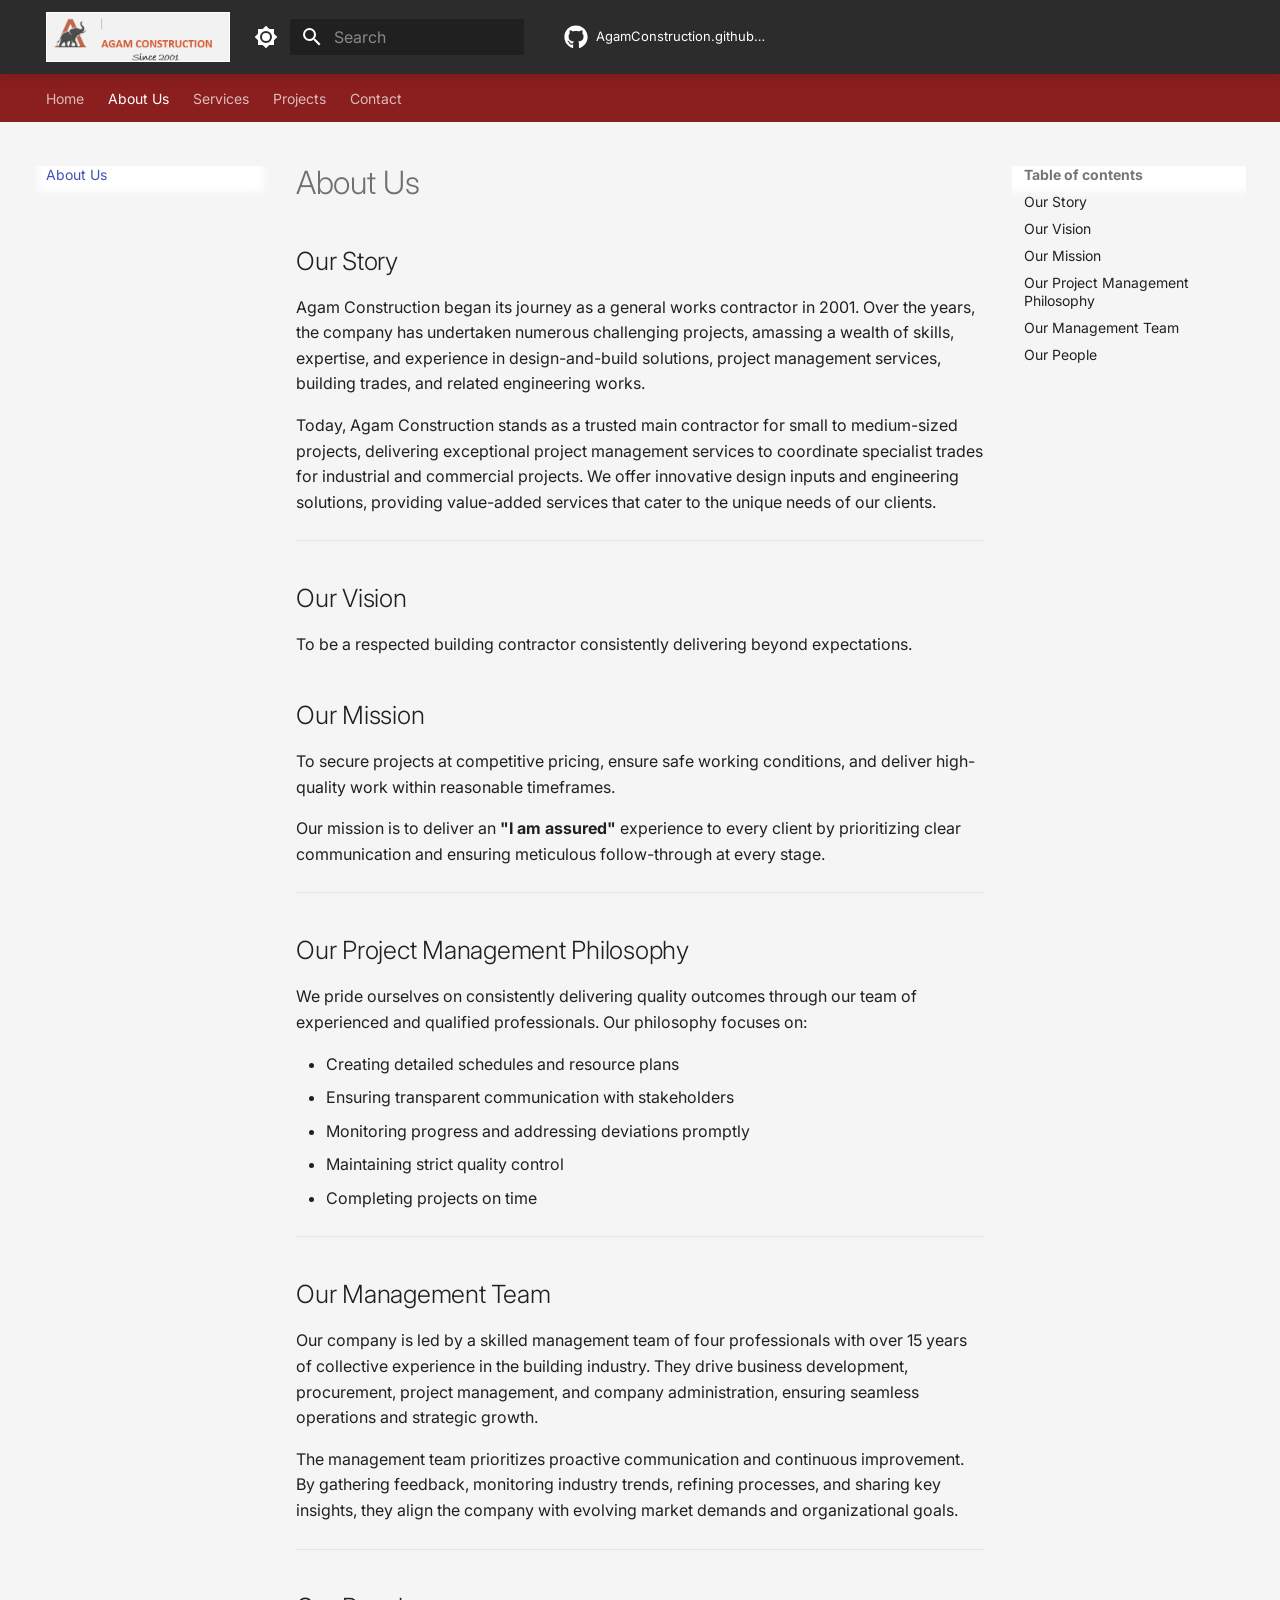
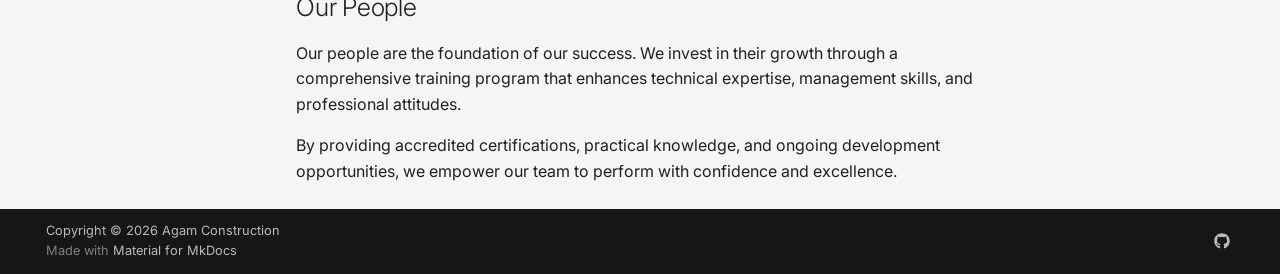
==== commit c39de734: "Deployed 3a9f928 with MkDocs version: 1.6.1" ====
--- a/about/index.html
+++ b/about/index.html
@@ -73,7 +73,7 @@
     
     
     
-    <body dir="ltr" data-md-color-scheme="default" data-md-color-primary="red" data-md-color-accent="deep-orange">
+    <body dir="ltr" data-md-color-scheme="default" data-md-color-primary="grey" data-md-color-accent="amber">
   
     
     <input class="md-toggle" data-md-toggle="drawer" type="checkbox" id="__drawer" autocomplete="off">
@@ -128,7 +128,7 @@
     
     
     
-    <input class="md-option" data-md-color-media="(prefers-color-scheme: light)" data-md-color-scheme="default" data-md-color-primary="red" data-md-color-accent="deep-orange"  aria-label="Switch to dark mode"  type="radio" name="__palette" id="__palette_0">
+    <input class="md-option" data-md-color-media="(prefers-color-scheme: light)" data-md-color-scheme="default" data-md-color-primary="grey" data-md-color-accent="amber"  aria-label="Switch to dark mode"  type="radio" name="__palette" id="__palette_0">
     
       <label class="md-header__button md-icon" title="Switch to dark mode" for="__palette_1" hidden>
         <svg xmlns="http://www.w3.org/2000/svg" viewBox="0 0 24 24"><path d="M12 8a4 4 0 0 0-4 4 4 4 0 0 0 4 4 4 4 0 0 0 4-4 4 4 0 0 0-4-4m0 10a6 6 0 0 1-6-6 6 6 0 0 1 6-6 6 6 0 0 1 6 6 6 6 0 0 1-6 6m8-9.31V4h-4.69L12 .69 8.69 4H4v4.69L.69 12 4 15.31V20h4.69L12 23.31 15.31 20H20v-4.69L23.31 12z"/></svg>
@@ -138,7 +138,7 @@
     
     
     
-    <input class="md-option" data-md-color-media="(prefers-color-scheme: dark)" data-md-color-scheme="slate" data-md-color-primary="red" data-md-color-accent="deep-orange"  aria-label="Switch to light mode"  type="radio" name="__palette" id="__palette_1">
+    <input class="md-option" data-md-color-media="(prefers-color-scheme: dark)" data-md-color-scheme="slate" data-md-color-primary="grey" data-md-color-accent="amber"  aria-label="Switch to light mode"  type="radio" name="__palette" id="__palette_1">
     
       <label class="md-header__button md-icon" title="Switch to light mode" for="__palette_0" hidden>
         <svg xmlns="http://www.w3.org/2000/svg" viewBox="0 0 24 24"><path d="M12 18c-.89 0-1.74-.2-2.5-.55C11.56 16.5 13 14.42 13 12s-1.44-4.5-3.5-5.45C10.26 6.2 11.11 6 12 6a6 6 0 0 1 6 6 6 6 0 0 1-6 6m8-9.31V4h-4.69L12 .69 8.69 4H4v4.69L.69 12 4 15.31V20h4.69L12 23.31 15.31 20H20v-4.69L23.31 12z"/></svg>
--- a/extra.css
+++ b/extra.css
@@ -7,4 +7,56 @@
 .md-header__button.md-logo img {
   height: 50px;
   width: auto;
+}
+/* Header background */
+.md-header {
+    background-color: #2C2C2C; /* Premium dark charcoal */
+}
+/* Premium brand red accents */
+
+.md-tabs {
+    background-color: #8B1E1E; /* Deep maroon */
+}
+
+.md-button {
+    background-color: #8B1E1E;
+    color: white;
+}
+
+.md-button:hover {
+    background-color: #5A0F0F;
+}
+/* Softer page look */
+
+.md-main {
+    background-color: #F5F5F5;
+}
+
+/* Header shadow */
+
+.md-header {
+    box-shadow: 0 4px 12px rgba(0,0,0,0.1);
+}
+/* Gold highlight for active tab */
+
+.md-tabs__link--active {
+    border-bottom: 2px solid #C5A46D;
+}
+
+/* Gold hover effect */
+
+.md-tabs__link:hover {
+    color: #C5A46D;
+}
+/* Professional content cards */
+
+.md-typeset .admonition,
+.md-typeset details {
+    border-radius: 12px;
+    box-shadow: 0 6px 18px rgba(0,0,0,0.08);
+}
+/* Improve spacing */
+
+.md-main__inner {
+    margin-top: 20px;
 }
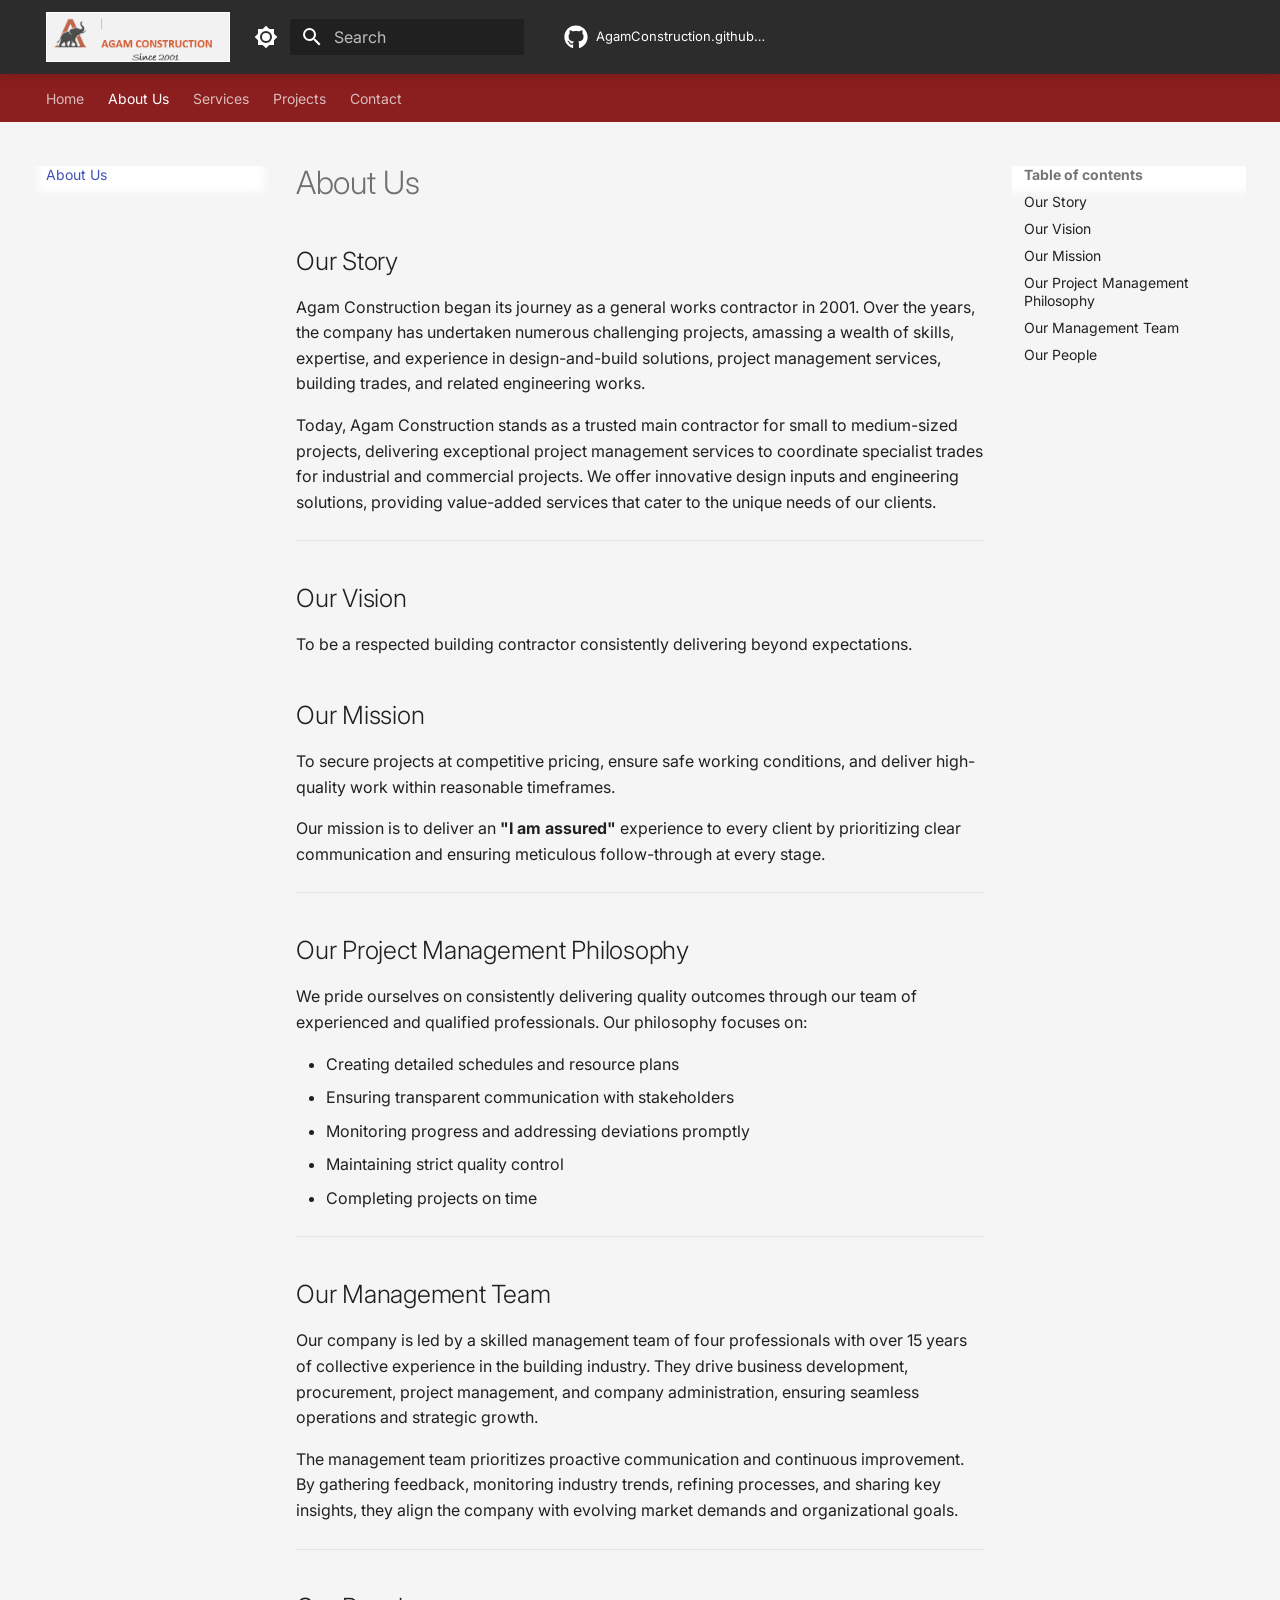
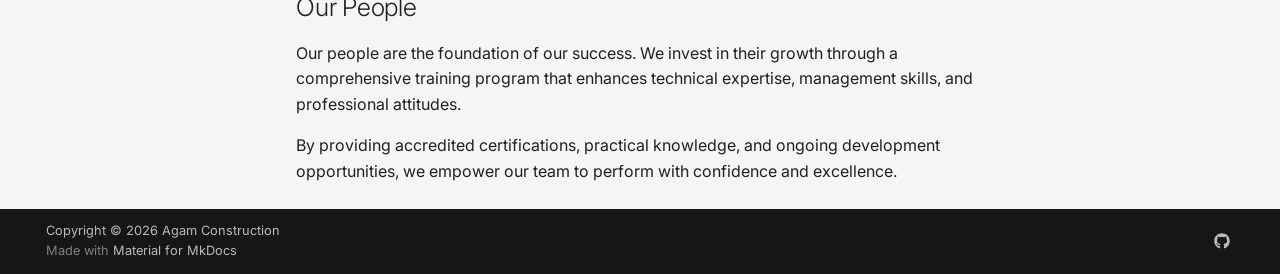
==== commit 63ec8a64: "Deployed 3a9f928 with MkDocs version: 1.6.1" ====
--- a/about/index.html
+++ b/about/index.html
@@ -73,7 +73,7 @@
     
     
     
-    <body dir="ltr" data-md-color-scheme="default" data-md-color-primary="grey" data-md-color-accent="amber">
+    <body dir="ltr" data-md-color-scheme="default" data-md-color-primary="blue-grey" data-md-color-accent="red">
   
     
     <input class="md-toggle" data-md-toggle="drawer" type="checkbox" id="__drawer" autocomplete="off">
@@ -128,7 +128,7 @@
     
     
     
-    <input class="md-option" data-md-color-media="(prefers-color-scheme: light)" data-md-color-scheme="default" data-md-color-primary="grey" data-md-color-accent="amber"  aria-label="Switch to dark mode"  type="radio" name="__palette" id="__palette_0">
+    <input class="md-option" data-md-color-media="(prefers-color-scheme: light)" data-md-color-scheme="default" data-md-color-primary="blue-grey" data-md-color-accent="red"  aria-label="Switch to dark mode"  type="radio" name="__palette" id="__palette_0">
     
       <label class="md-header__button md-icon" title="Switch to dark mode" for="__palette_1" hidden>
         <svg xmlns="http://www.w3.org/2000/svg" viewBox="0 0 24 24"><path d="M12 8a4 4 0 0 0-4 4 4 4 0 0 0 4 4 4 4 0 0 0 4-4 4 4 0 0 0-4-4m0 10a6 6 0 0 1-6-6 6 6 0 0 1 6-6 6 6 0 0 1 6 6 6 6 0 0 1-6 6m8-9.31V4h-4.69L12 .69 8.69 4H4v4.69L.69 12 4 15.31V20h4.69L12 23.31 15.31 20H20v-4.69L23.31 12z"/></svg>
@@ -138,7 +138,7 @@
     
     
     
-    <input class="md-option" data-md-color-media="(prefers-color-scheme: dark)" data-md-color-scheme="slate" data-md-color-primary="grey" data-md-color-accent="amber"  aria-label="Switch to light mode"  type="radio" name="__palette" id="__palette_1">
+    <input class="md-option" data-md-color-media="(prefers-color-scheme: dark)" data-md-color-scheme="slate" data-md-color-primary="blue-grey" data-md-color-accent="red"  aria-label="Switch to light mode"  type="radio" name="__palette" id="__palette_1">
     
       <label class="md-header__button md-icon" title="Switch to light mode" for="__palette_0" hidden>
         <svg xmlns="http://www.w3.org/2000/svg" viewBox="0 0 24 24"><path d="M12 18c-.89 0-1.74-.2-2.5-.55C11.56 16.5 13 14.42 13 12s-1.44-4.5-3.5-5.45C10.26 6.2 11.11 6 12 6a6 6 0 0 1 6 6 6 6 0 0 1-6 6m8-9.31V4h-4.69L12 .69 8.69 4H4v4.69L.69 12 4 15.31V20h4.69L12 23.31 15.31 20H20v-4.69L23.31 12z"/></svg>
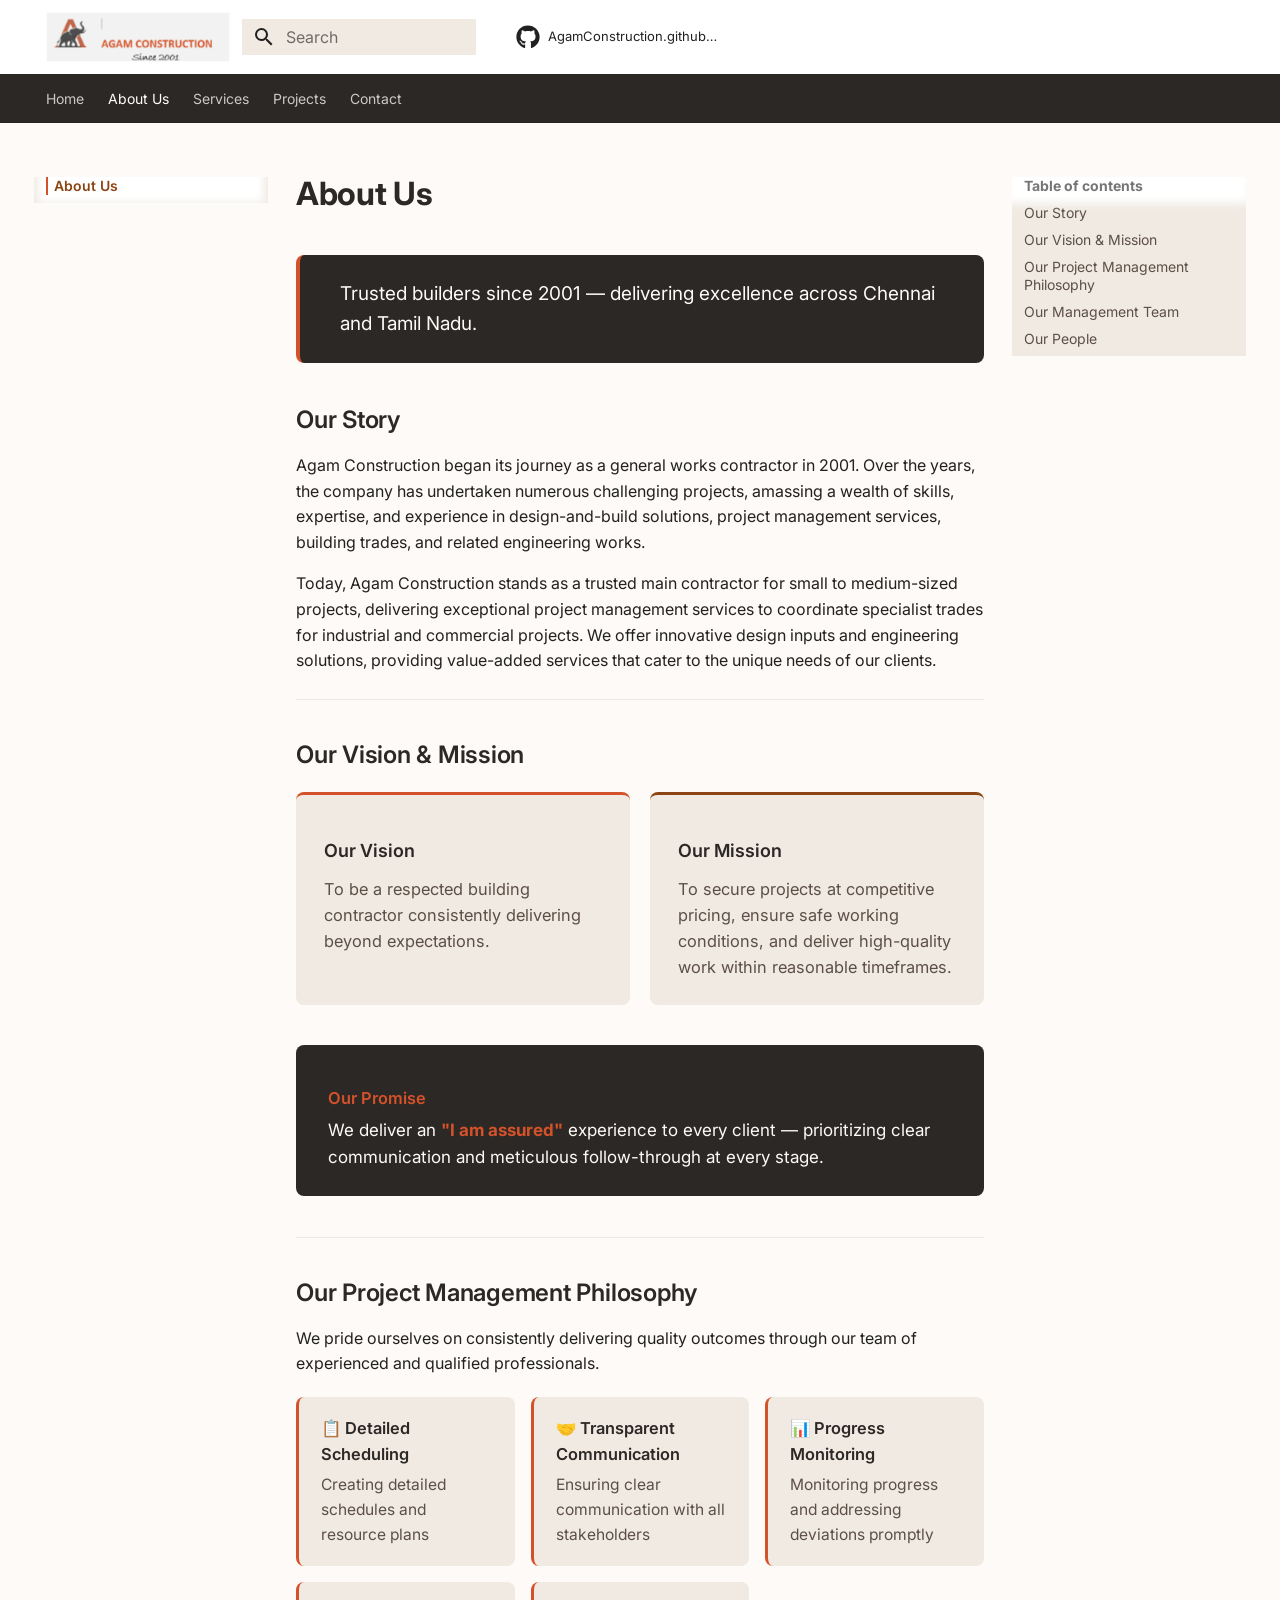
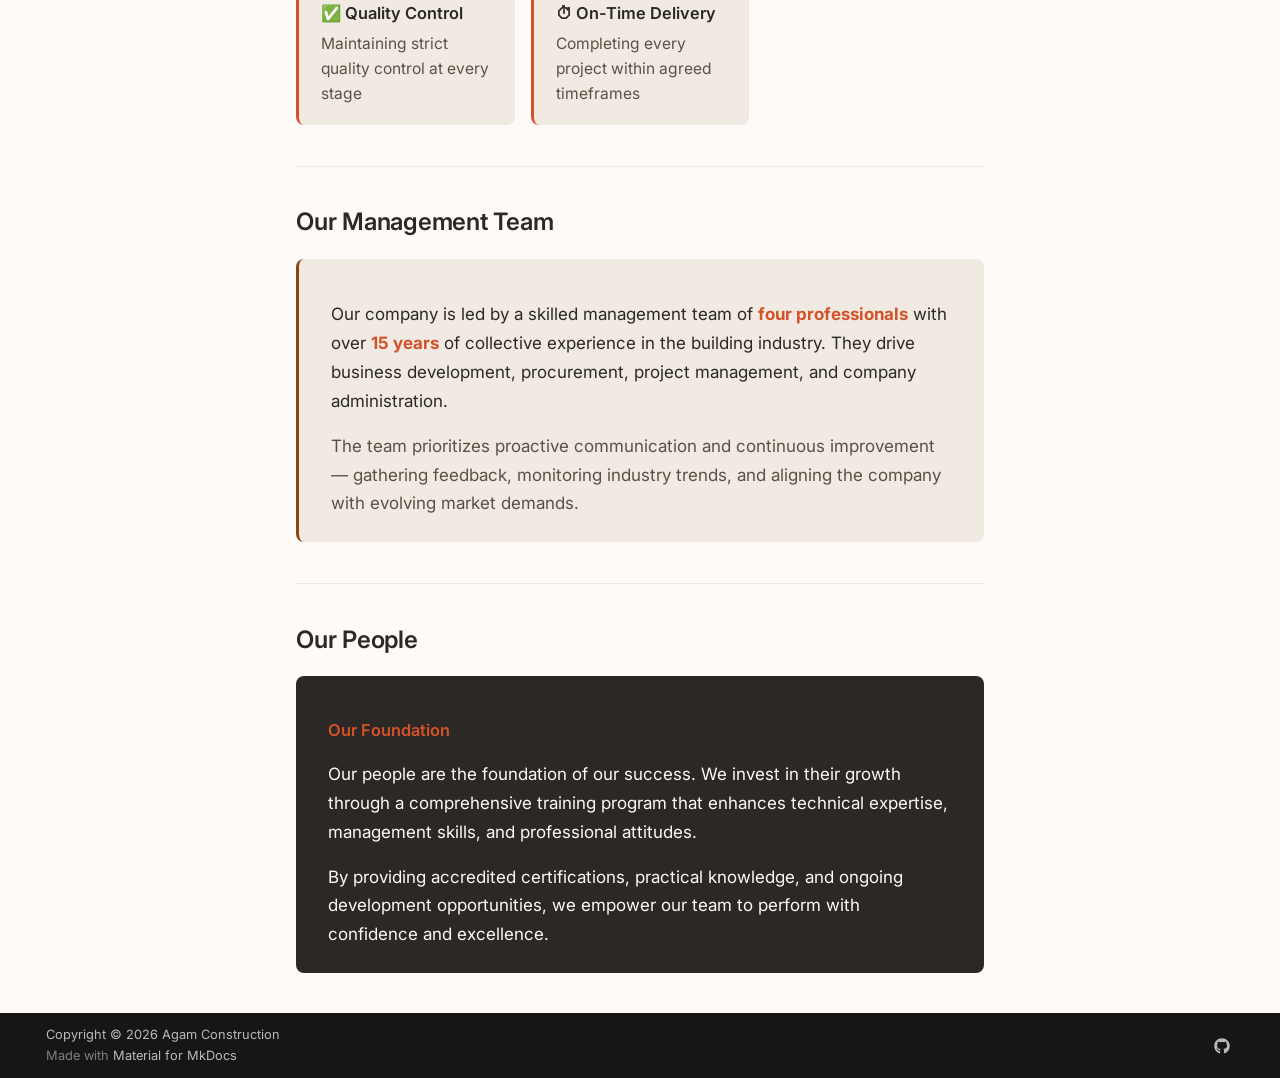
==== commit df22582e: "Deployed 3a9f928 with MkDocs version: 1.6.1" ====
--- a/about/index.html
+++ b/about/index.html
@@ -68,12 +68,10 @@
   
     
     
-      
-    
-    
-    
-    
-    <body dir="ltr" data-md-color-scheme="default" data-md-color-primary="blue-grey" data-md-color-accent="red">
+    
+    
+    
+    <body dir="ltr" data-md-color-scheme="default" data-md-color-primary="white" data-md-color-accent="deep-orange">
   
     
     <input class="md-toggle" data-md-toggle="drawer" type="checkbox" id="__drawer" autocomplete="off">
@@ -123,33 +121,7 @@
     </div>
     
       
-        <form class="md-header__option" data-md-component="palette">
-  
-    
-    
-    
-    <input class="md-option" data-md-color-media="(prefers-color-scheme: light)" data-md-color-scheme="default" data-md-color-primary="blue-grey" data-md-color-accent="red"  aria-label="Switch to dark mode"  type="radio" name="__palette" id="__palette_0">
-    
-      <label class="md-header__button md-icon" title="Switch to dark mode" for="__palette_1" hidden>
-        <svg xmlns="http://www.w3.org/2000/svg" viewBox="0 0 24 24"><path d="M12 8a4 4 0 0 0-4 4 4 4 0 0 0 4 4 4 4 0 0 0 4-4 4 4 0 0 0-4-4m0 10a6 6 0 0 1-6-6 6 6 0 0 1 6-6 6 6 0 0 1 6 6 6 6 0 0 1-6 6m8-9.31V4h-4.69L12 .69 8.69 4H4v4.69L.69 12 4 15.31V20h4.69L12 23.31 15.31 20H20v-4.69L23.31 12z"/></svg>
-      </label>
-    
-  
-    
-    
-    
-    <input class="md-option" data-md-color-media="(prefers-color-scheme: dark)" data-md-color-scheme="slate" data-md-color-primary="blue-grey" data-md-color-accent="red"  aria-label="Switch to light mode"  type="radio" name="__palette" id="__palette_1">
-    
-      <label class="md-header__button md-icon" title="Switch to light mode" for="__palette_0" hidden>
-        <svg xmlns="http://www.w3.org/2000/svg" viewBox="0 0 24 24"><path d="M12 18c-.89 0-1.74-.2-2.5-.55C11.56 16.5 13 14.42 13 12s-1.44-4.5-3.5-5.45C10.26 6.2 11.11 6 12 6a6 6 0 0 1 6 6 6 6 0 0 1-6 6m8-9.31V4h-4.69L12 .69 8.69 4H4v4.69L.69 12 4 15.31V20h4.69L12 23.31 15.31 20H20v-4.69L23.31 12z"/></svg>
-      </label>
-    
-  
-</form>
-      
-    
-    
-      <script>var palette=__md_get("__palette");if(palette&&palette.color){if("(prefers-color-scheme)"===palette.color.media){var media=matchMedia("(prefers-color-scheme: light)"),input=document.querySelector(media.matches?"[data-md-color-media='(prefers-color-scheme: light)']":"[data-md-color-media='(prefers-color-scheme: dark)']");palette.color.media=input.getAttribute("data-md-color-media"),palette.color.scheme=input.getAttribute("data-md-color-scheme"),palette.color.primary=input.getAttribute("data-md-color-primary"),palette.color.accent=input.getAttribute("data-md-color-accent")}for(var[key,value]of Object.entries(palette.color))document.body.setAttribute("data-md-color-"+key,value)}</script>
+    
     
     
     
@@ -468,21 +440,10 @@
 </li>
       
         <li class="md-nav__item">
-  <a href="#our-vision" class="md-nav__link">
-    <span class="md-ellipsis">
-      
-        Our Vision
-      
-    </span>
-  </a>
-  
-</li>
-      
-        <li class="md-nav__item">
-  <a href="#our-mission" class="md-nav__link">
-    <span class="md-ellipsis">
-      
-        Our Mission
+  <a href="#our-vision-mission" class="md-nav__link">
+    <span class="md-ellipsis">
+      
+        Our Vision &amp; Mission
       
     </span>
   </a>
@@ -649,21 +610,10 @@
 </li>
       
         <li class="md-nav__item">
-  <a href="#our-vision" class="md-nav__link">
-    <span class="md-ellipsis">
-      
-        Our Vision
-      
-    </span>
-  </a>
-  
-</li>
-      
-        <li class="md-nav__item">
-  <a href="#our-mission" class="md-nav__link">
-    <span class="md-ellipsis">
-      
-        Our Mission
+  <a href="#our-vision-mission" class="md-nav__link">
+    <span class="md-ellipsis">
+      
+        Our Vision &amp; Mission
       
     </span>
   </a>
@@ -724,55 +674,101 @@
 
 
 <h1 id="about-us">About Us</h1>
+<div style="background: #2C2825; padding: 1.2rem 2rem; border-radius: 8px; border-left: 4px solid #D4522A; margin-bottom: 2rem;">
+  <p style="color: #FDFAF7; font-size: 0.95rem; font-weight: 400; margin: 0;">
+    Trusted builders since 2001 — delivering excellence across Chennai and Tamil Nadu.
+  </p>
+</div>
+
 <h2 id="our-story">Our Story</h2>
-<p>Agam Construction began its journey as a general works contractor in 2001. 
-Over the years, the company has undertaken numerous challenging projects, 
-amassing a wealth of skills, expertise, and experience in design-and-build 
-solutions, project management services, building trades, and related 
+<p>Agam Construction began its journey as a general works contractor in 2001.
+Over the years, the company has undertaken numerous challenging projects,
+amassing a wealth of skills, expertise, and experience in design-and-build
+solutions, project management services, building trades, and related
 engineering works.</p>
-<p>Today, Agam Construction stands as a trusted main contractor for small to 
-medium-sized projects, delivering exceptional project management services 
-to coordinate specialist trades for industrial and commercial projects. 
-We offer innovative design inputs and engineering solutions, providing 
+<p>Today, Agam Construction stands as a trusted main contractor for small to
+medium-sized projects, delivering exceptional project management services
+to coordinate specialist trades for industrial and commercial projects.
+We offer innovative design inputs and engineering solutions, providing
 value-added services that cater to the unique needs of our clients.</p>
 <hr />
-<h2 id="our-vision">Our Vision</h2>
-<p>To be a respected building contractor consistently delivering beyond expectations.</p>
-<h2 id="our-mission">Our Mission</h2>
-<p>To secure projects at competitive pricing, ensure safe working conditions, 
-and deliver high-quality work within reasonable timeframes.</p>
-<p>Our mission is to deliver an <strong>"I am assured"</strong> experience to every client 
-by prioritizing clear communication and ensuring meticulous follow-through 
-at every stage.</p>
+<h2 id="our-vision-mission">Our Vision &amp; Mission</h2>
+<div style="display: grid; grid-template-columns: repeat(auto-fit, minmax(220px, 1fr)); gap: 1rem; margin: 1rem 0 2rem;">
+
+  <div style="background: #F0EAE2; border-radius: 8px; padding: 1.2rem 1.4rem; border-top: 3px solid #D4522A;">
+    <p style="font-weight: 600; color: #2C2825; font-size: 0.9rem; margin-bottom: 0.5rem;">Our Vision</p>
+    <p style="font-size: 0.82rem; color: #5c4f46; line-height: 1.6; margin: 0;">To be a respected building contractor consistently delivering beyond expectations.</p>
+  </div>
+
+  <div style="background: #F0EAE2; border-radius: 8px; padding: 1.2rem 1.4rem; border-top: 3px solid #8B4513;">
+    <p style="font-weight: 600; color: #2C2825; font-size: 0.9rem; margin-bottom: 0.5rem;">Our Mission</p>
+    <p style="font-size: 0.82rem; color: #5c4f46; line-height: 1.6; margin: 0;">To secure projects at competitive pricing, ensure safe working conditions, and deliver high-quality work within reasonable timeframes.</p>
+  </div>
+
+</div>
+
+<div style="background: #2C2825; padding: 1.2rem 1.6rem; border-radius: 8px; margin-bottom: 2rem;">
+  <p style="color: #D4522A; font-size: 0.82rem; font-weight: 600; margin-bottom: 0.3rem;">Our Promise</p>
+  <p style="color: #FDFAF7; font-size: 0.85rem; font-weight: 400; margin: 0; line-height: 1.6;">
+    We deliver an <strong style="color: #D4522A;">"I am assured"</strong> experience to every client — prioritizing clear communication and meticulous follow-through at every stage.
+  </p>
+</div>
+
 <hr />
 <h2 id="our-project-management-philosophy">Our Project Management Philosophy</h2>
-<p>We pride ourselves on consistently delivering quality outcomes through our 
-team of experienced and qualified professionals. Our philosophy focuses on:</p>
-<ul>
-<li>Creating detailed schedules and resource plans</li>
-<li>Ensuring transparent communication with stakeholders</li>
-<li>Monitoring progress and addressing deviations promptly</li>
-<li>Maintaining strict quality control</li>
-<li>Completing projects on time</li>
-</ul>
+<p>We pride ourselves on consistently delivering quality outcomes through our
+team of experienced and qualified professionals.</p>
+<div style="display: grid; grid-template-columns: repeat(auto-fit, minmax(200px, 1fr)); gap: 0.8rem; margin: 1rem 0 2rem;">
+
+  <div style="background: #F0EAE2; border-radius: 8px; padding: 0.9rem 1.1rem; border-left: 3px solid #D4522A;">
+    <p style="font-size: 0.82rem; color: #2C2825; font-weight: 600; margin: 0;">📋 Detailed Scheduling</p>
+    <p style="font-size: 0.78rem; color: #5c4f46; margin: 0.3rem 0 0;">Creating detailed schedules and resource plans</p>
+  </div>
+
+  <div style="background: #F0EAE2; border-radius: 8px; padding: 0.9rem 1.1rem; border-left: 3px solid #D4522A;">
+    <p style="font-size: 0.82rem; color: #2C2825; font-weight: 600; margin: 0;">🤝 Transparent Communication</p>
+    <p style="font-size: 0.78rem; color: #5c4f46; margin: 0.3rem 0 0;">Ensuring clear communication with all stakeholders</p>
+  </div>
+
+  <div style="background: #F0EAE2; border-radius: 8px; padding: 0.9rem 1.1rem; border-left: 3px solid #D4522A;">
+    <p style="font-size: 0.82rem; color: #2C2825; font-weight: 600; margin: 0;">📊 Progress Monitoring</p>
+    <p style="font-size: 0.78rem; color: #5c4f46; margin: 0.3rem 0 0;">Monitoring progress and addressing deviations promptly</p>
+  </div>
+
+  <div style="background: #F0EAE2; border-radius: 8px; padding: 0.9rem 1.1rem; border-left: 3px solid #D4522A;">
+    <p style="font-size: 0.82rem; color: #2C2825; font-weight: 600; margin: 0;">✅ Quality Control</p>
+    <p style="font-size: 0.78rem; color: #5c4f46; margin: 0.3rem 0 0;">Maintaining strict quality control at every stage</p>
+  </div>
+
+  <div style="background: #F0EAE2; border-radius: 8px; padding: 0.9rem 1.1rem; border-left: 3px solid #D4522A;">
+    <p style="font-size: 0.82rem; color: #2C2825; font-weight: 600; margin: 0;">⏱ On-Time Delivery</p>
+    <p style="font-size: 0.78rem; color: #5c4f46; margin: 0.3rem 0 0;">Completing every project within agreed timeframes</p>
+  </div>
+
+</div>
+
 <hr />
 <h2 id="our-management-team">Our Management Team</h2>
-<p>Our company is led by a skilled management team of four professionals with 
-over 15 years of collective experience in the building industry. They drive 
-business development, procurement, project management, and company 
-administration, ensuring seamless operations and strategic growth.</p>
-<p>The management team prioritizes proactive communication and continuous 
-improvement. By gathering feedback, monitoring industry trends, refining 
-processes, and sharing key insights, they align the company with evolving 
-market demands and organizational goals.</p>
+<div style="background: #F0EAE2; border-radius: 8px; padding: 1.2rem 1.6rem; margin: 1rem 0 2rem; border-left: 3px solid #8B4513;">
+  <p style="font-size: 0.85rem; color: #2C2825; line-height: 1.7; margin-bottom: 0.8rem;">
+    Our company is led by a skilled management team of <strong style="color: #D4522A;">four professionals</strong> with over <strong style="color: #D4522A;">15 years</strong> of collective experience in the building industry. They drive business development, procurement, project management, and company administration.
+  </p>
+  <p style="font-size: 0.85rem; color: #5c4f46; line-height: 1.7; margin: 0;">
+    The team prioritizes proactive communication and continuous improvement — gathering feedback, monitoring industry trends, and aligning the company with evolving market demands.
+  </p>
+</div>
+
 <hr />
 <h2 id="our-people">Our People</h2>
-<p>Our people are the foundation of our success. We invest in their growth 
-through a comprehensive training program that enhances technical expertise, 
-management skills, and professional attitudes.</p>
-<p>By providing accredited certifications, practical knowledge, and ongoing 
-development opportunities, we empower our team to perform with confidence 
-and excellence.</p>
+<div style="background: #2C2825; padding: 1.2rem 1.6rem; border-radius: 8px; margin: 1rem 0 2rem;">
+  <p style="color: #D4522A; font-size: 0.82rem; font-weight: 600; margin-bottom: 0.3rem;">Our Foundation</p>
+  <p style="color: #FDFAF7; font-size: 0.85rem; line-height: 1.7; margin-bottom: 0.8rem;">
+    Our people are the foundation of our success. We invest in their growth through a comprehensive training program that enhances technical expertise, management skills, and professional attitudes.
+  </p>
+  <p style="color: #FDFAF7; font-size: 0.85rem; line-height: 1.7; margin: 0;">
+    By providing accredited certifications, practical knowledge, and ongoing development opportunities, we empower our team to perform with confidence and excellence.
+  </p>
+</div>
 
 
 
--- a/extra.css
+++ b/extra.css
@@ -1,4 +1,28 @@
-/* Hide site name in header - logo already has the name */
+/* Typography */
+.md-typeset {
+  font-size: 0.8rem;
+  line-height: 1.6;
+}
+
+.md-typeset h1 {
+  font-size: 1.6rem;
+  font-weight: 700;
+  color: #2C2825;
+}
+
+.md-typeset h2 {
+  font-size: 1.2rem;
+  font-weight: 600;
+  color: #2C2825;
+}
+
+.md-typeset h3 {
+  font-size: 1rem;
+  font-weight: 600;
+  color: #2C2825;
+}
+
+/* Hide site name - logo has the name already */
 .md-header__title {
   display: none;
 }
@@ -8,55 +32,79 @@
   height: 50px;
   width: auto;
 }
-/* Header background */
+
+/* Top bar - white */
 .md-header {
-    background-color: #2C2C2C; /* Premium dark charcoal */
-}
-/* Premium brand red accents */
-
-.md-tabs {
-    background-color: #8B1E1E; /* Deep maroon */
+  background-color: #ffffff !important;
+  box-shadow: 0 2px 4px rgba(44,40,37,0.12);
 }
 
-.md-button {
-    background-color: #8B1E1E;
-    color: white;
+/* Search and icons - dark on white */
+.md-header__button {
+  color: #2C2825 !important;
 }
 
-.md-button:hover {
-    background-color: #5A0F0F;
-}
-/* Softer page look */
-
-.md-main {
-    background-color: #F5F5F5;
+.md-search__input {
+  background-color: #F0EAE2 !important;
+  color: #2C2825 !important;
 }
 
-/* Header shadow */
-
-.md-header {
-    box-shadow: 0 4px 12px rgba(0,0,0,0.1);
-}
-/* Gold highlight for active tab */
-
-.md-tabs__link--active {
-    border-bottom: 2px solid #C5A46D;
+/* Navigation tabs - warm charcoal */
+.md-tabs {
+  background-color: #2C2825 !important;
 }
 
-/* Gold hover effect */
+/* Tab text - white */
+.md-tabs__link {
+  color: #ffffff !important;
+  opacity: 0.75;
+}
 
+/* Active tab */
+.md-tabs__link--active {
+  opacity: 1 !important;
+  border-bottom: 2px solid #D4522A;
+}
+
+/* Tab hover */
 .md-tabs__link:hover {
-    color: #C5A46D;
+  opacity: 1 !important;
+  color: #D4522A !important;
 }
-/* Professional content cards */
 
-.md-typeset .admonition,
-.md-typeset details {
-    border-radius: 12px;
-    box-shadow: 0 6px 18px rgba(0,0,0,0.08);
+/* Page background - warm white */
+.md-main {
+  background-color: #FDFAF7 !important;
 }
-/* Improve spacing */
 
-.md-main__inner {
-    margin-top: 20px;
+/* Sidebar background - warm gray */
+.md-nav--primary,
+.md-sidebar__inner {
+  background-color: #F0EAE2 !important;
+}
+
+/* TOC and sidebar links - warm readable tone */
+.md-nav__link {
+  color: #5c4f46 !important;
+}
+
+/* TOC active link - deep sienna */
+.md-nav__link--active {
+  color: #8B4513 !important;
+  font-weight: 600;
+  border-left: 2px solid #D4522A;
+  padding-left: 6px;
+}
+
+/* TOC hover */
+.md-nav__link:hover {
+  color: #D4522A !important;
+}
+
+/* Brand accent - rust red throughout */
+:root {
+  --md-accent-fg-color: #D4522A;
+  --md-accent-fg-color--transparent: rgba(212, 82, 42, 0.1);
+  --md-primary-fg-color: #2C2825;
+  --md-primary-bg-color: #ffffff;
 }
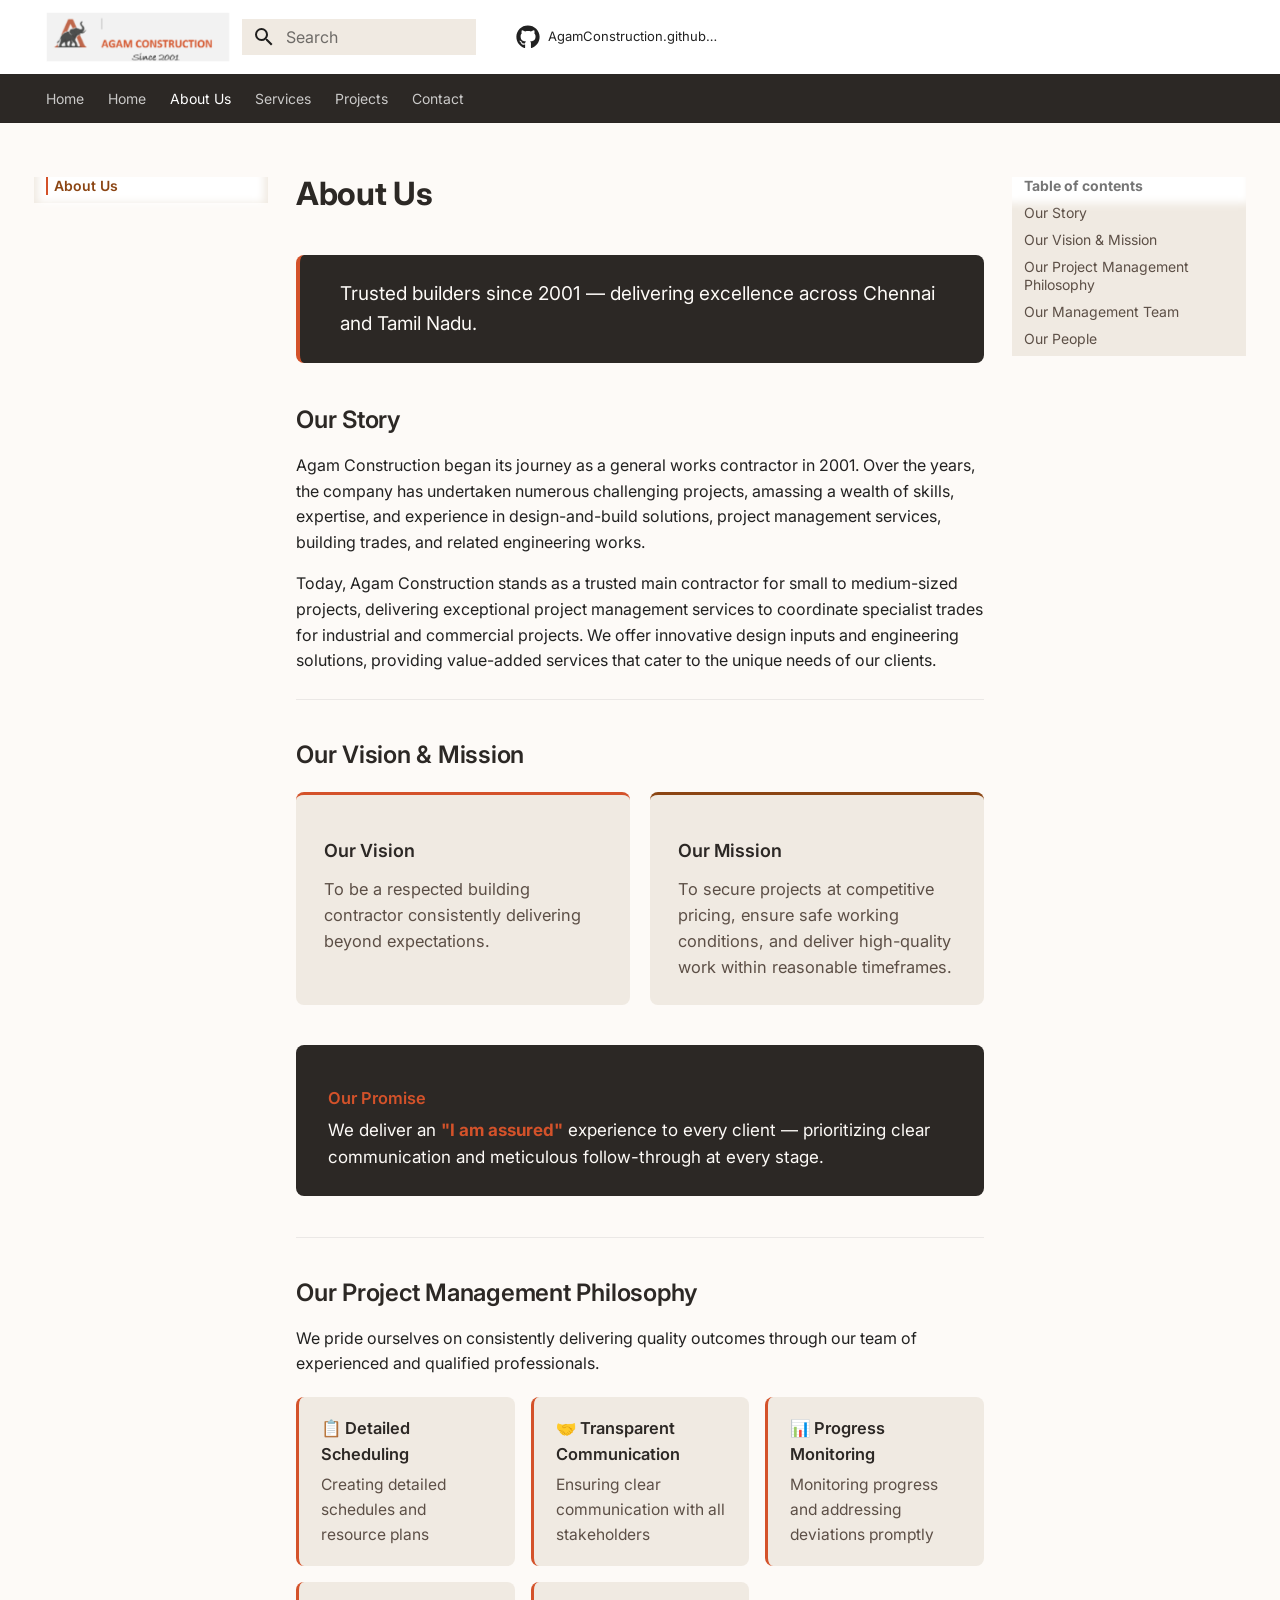
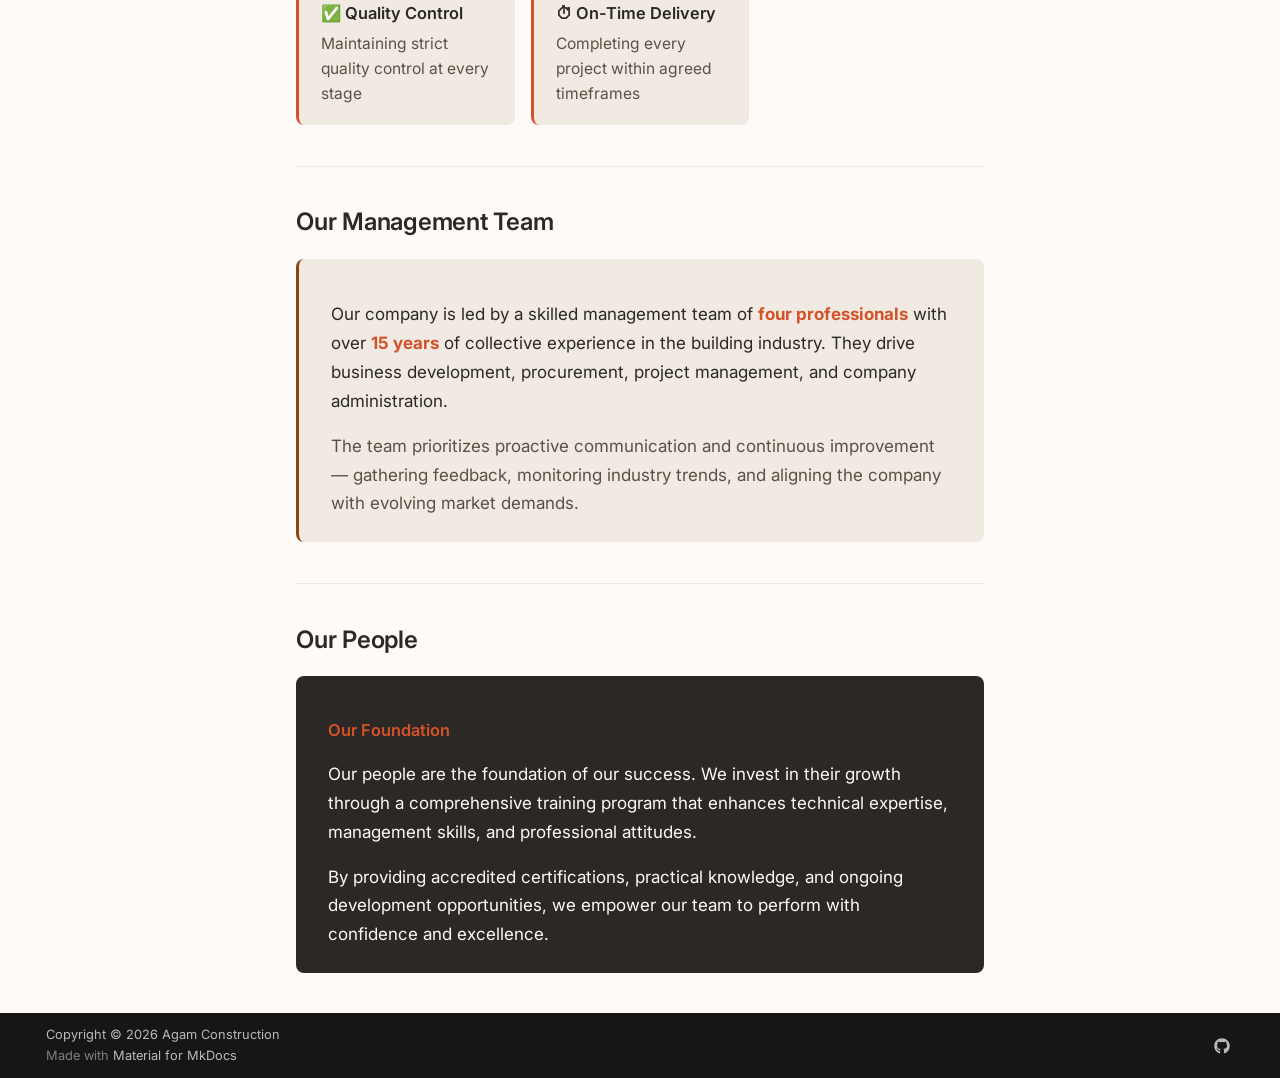
==== commit 00950067: "Deployed 8005a85 with MkDocs version: 1.6.1" ====
--- a/about/index.html
+++ b/about/index.html
@@ -217,6 +217,25 @@
   
   
   
+  
+    <li class="md-tabs__item">
+      <a href=".." class="md-tabs__link">
+        
+  
+  
+    
+  
+  Home
+
+      </a>
+    </li>
+  
+
+      
+        
+  
+  
+  
     
   
   
@@ -334,6 +353,33 @@
     </div>
   
   <ul class="md-nav__list" data-md-scrollfix>
+    
+      
+      
+  
+  
+  
+  
+    <li class="md-nav__item">
+      <a href=".." class="md-nav__link">
+        
+  
+  
+  <span class="md-ellipsis">
+    
+  
+    Home
+  
+
+    
+  </span>
+  
+  
+
+      </a>
+    </li>
+  
+
     
       
       
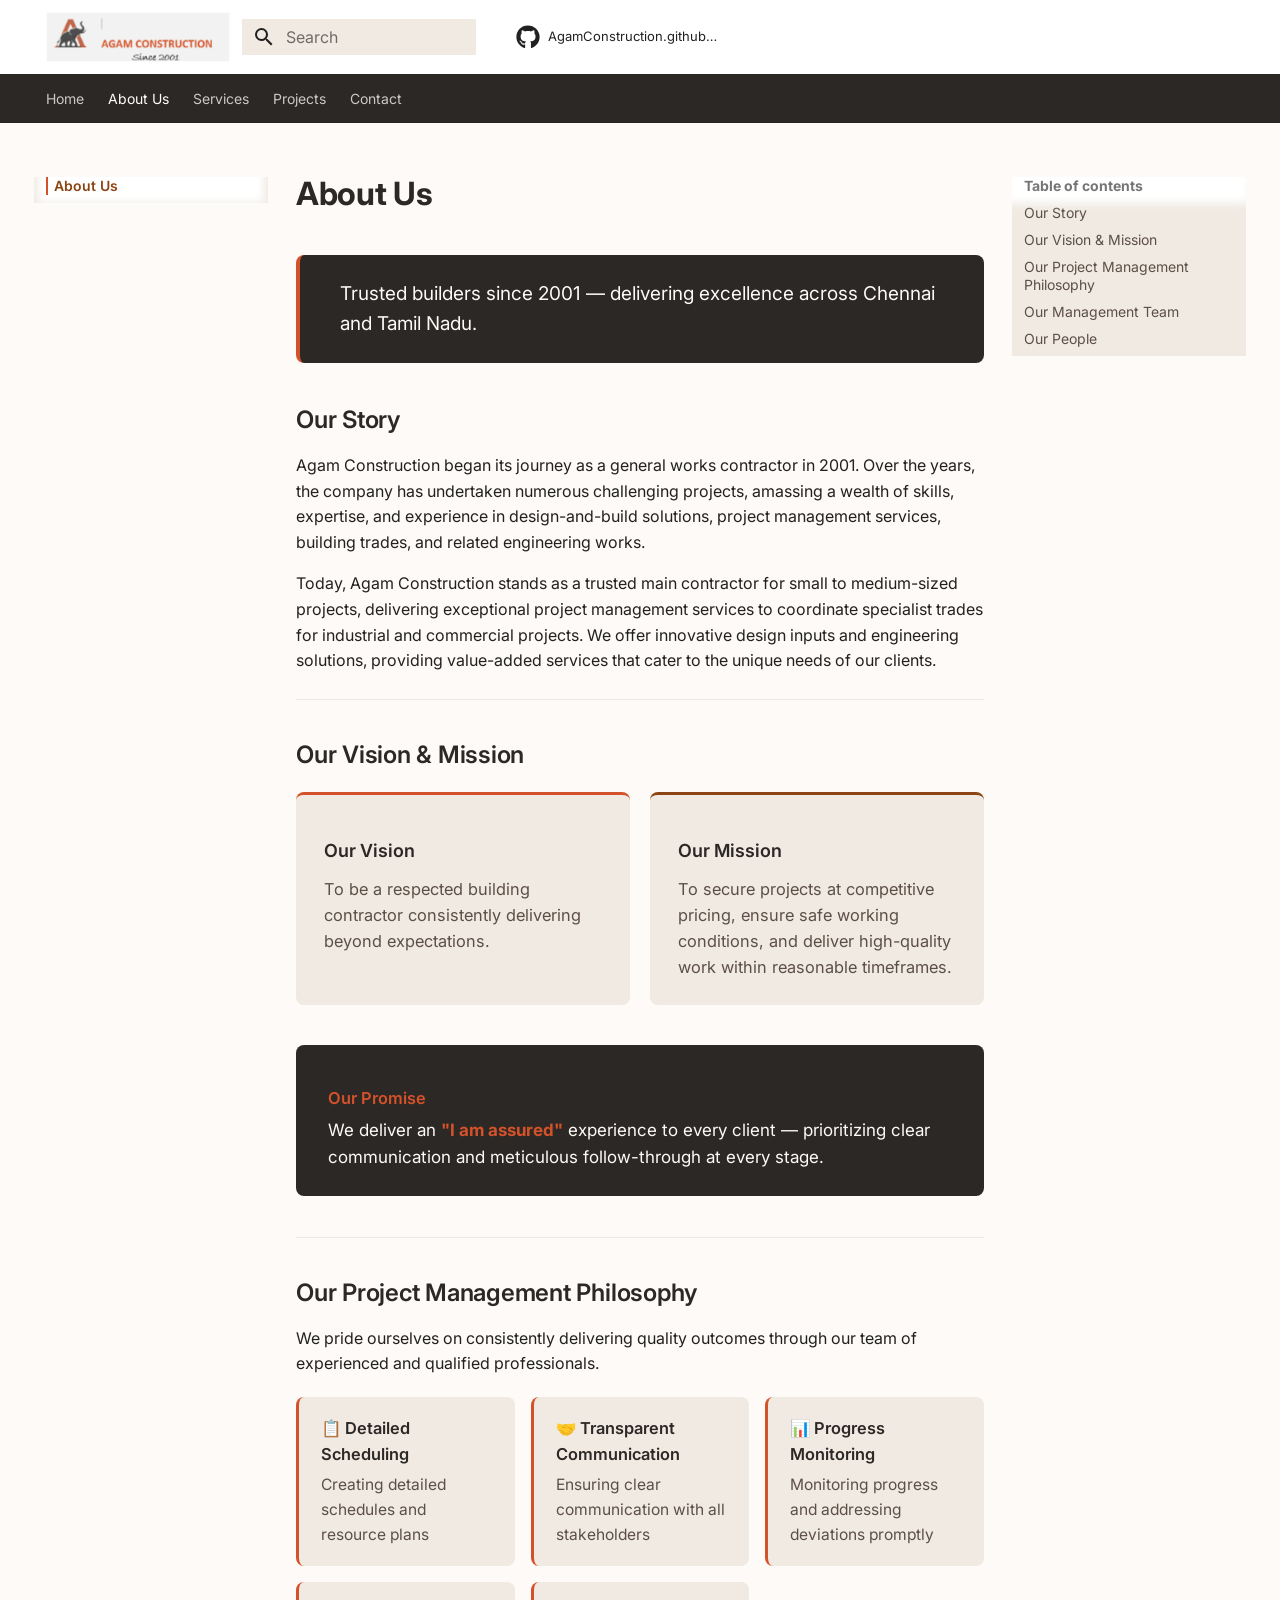
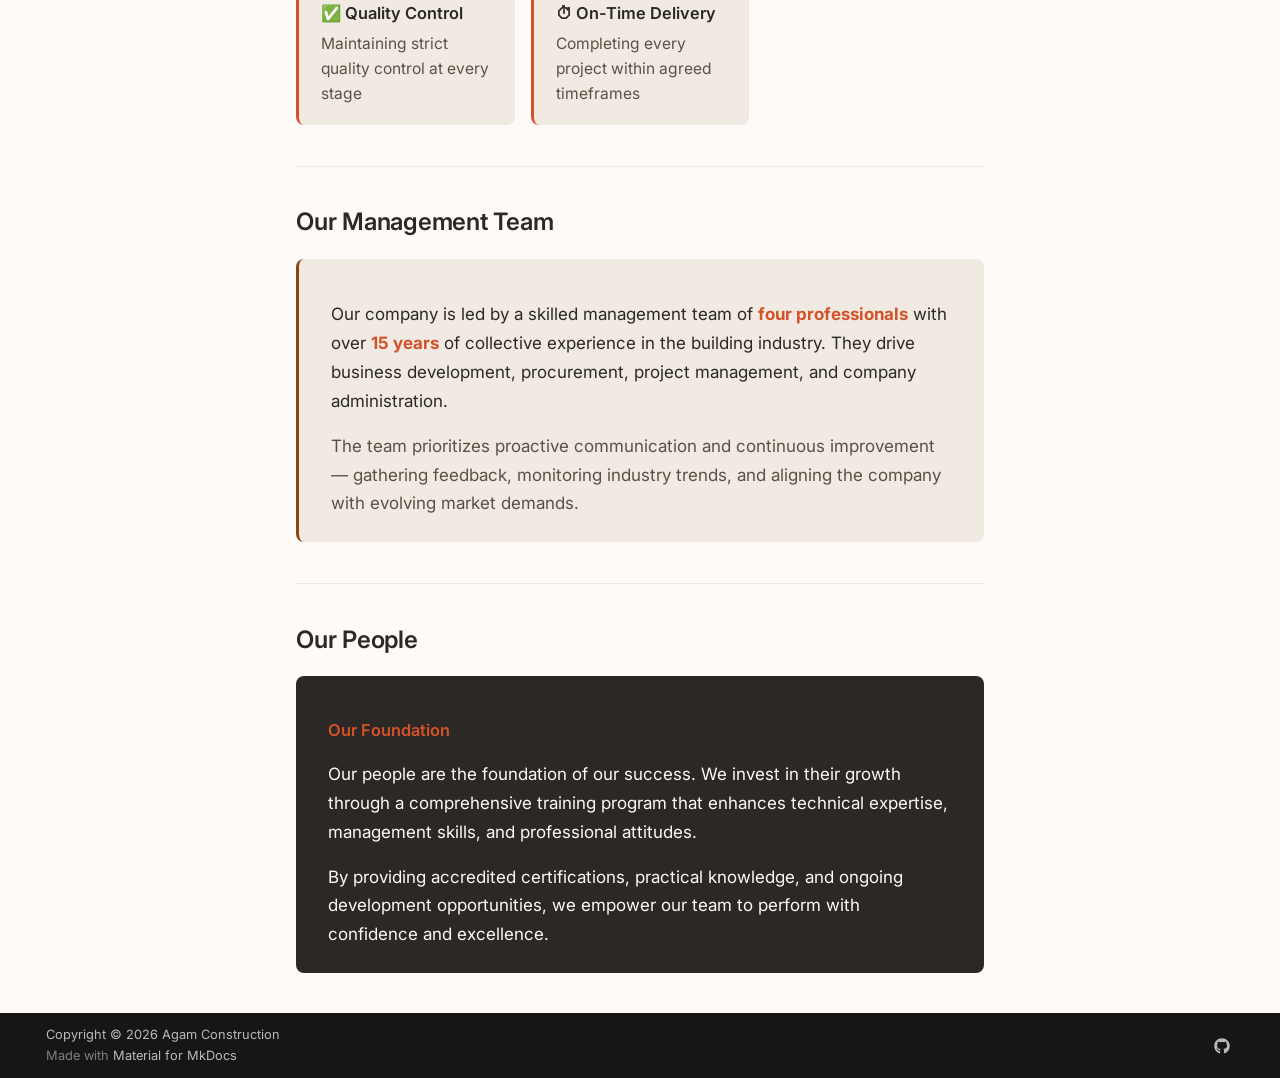
==== commit 5462a771: "Deployed cdc6e1b with MkDocs version: 1.6.1" ====
--- a/about/index.html
+++ b/about/index.html
@@ -217,25 +217,6 @@
   
   
   
-  
-    <li class="md-tabs__item">
-      <a href=".." class="md-tabs__link">
-        
-  
-  
-    
-  
-  Home
-
-      </a>
-    </li>
-  
-
-      
-        
-  
-  
-  
     
   
   
@@ -353,33 +334,6 @@
     </div>
   
   <ul class="md-nav__list" data-md-scrollfix>
-    
-      
-      
-  
-  
-  
-  
-    <li class="md-nav__item">
-      <a href=".." class="md-nav__link">
-        
-  
-  
-  <span class="md-ellipsis">
-    
-  
-    Home
-  
-
-    
-  </span>
-  
-  
-
-      </a>
-    </li>
-  
-
     
       
       
